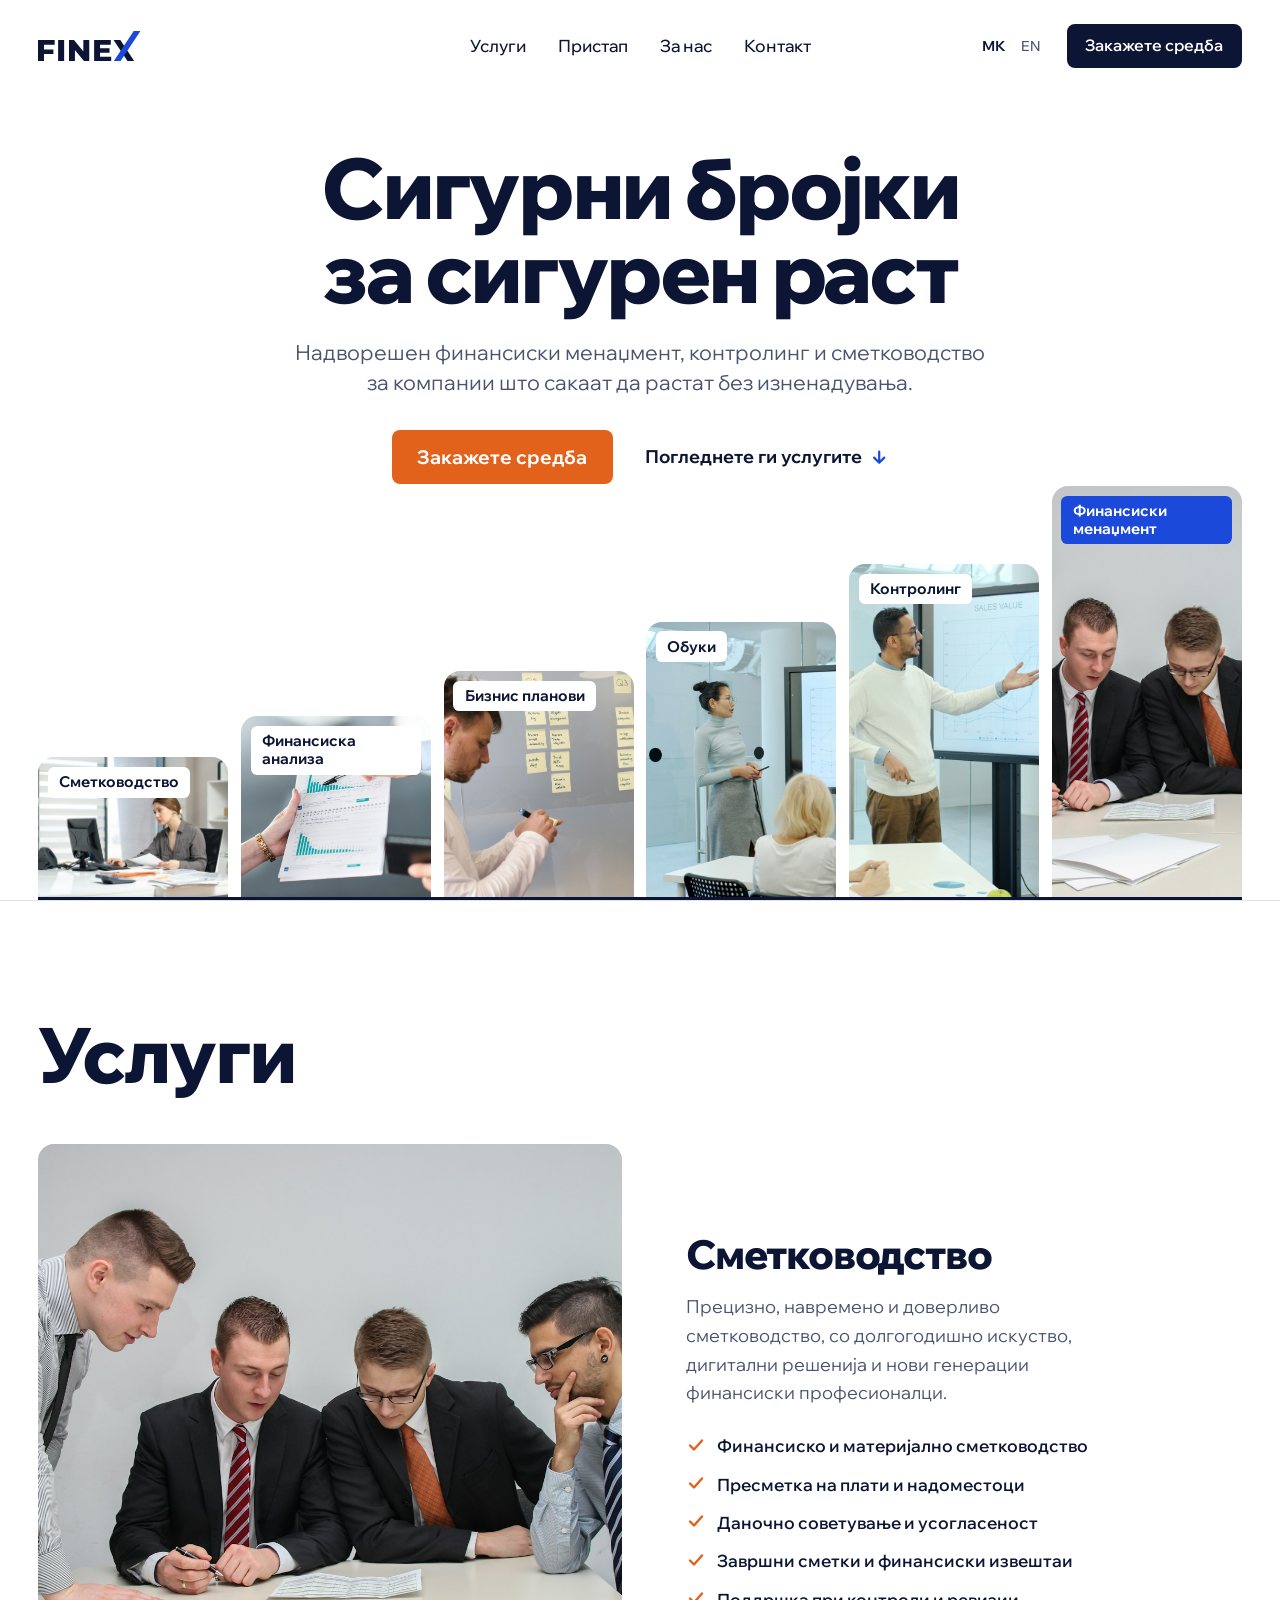
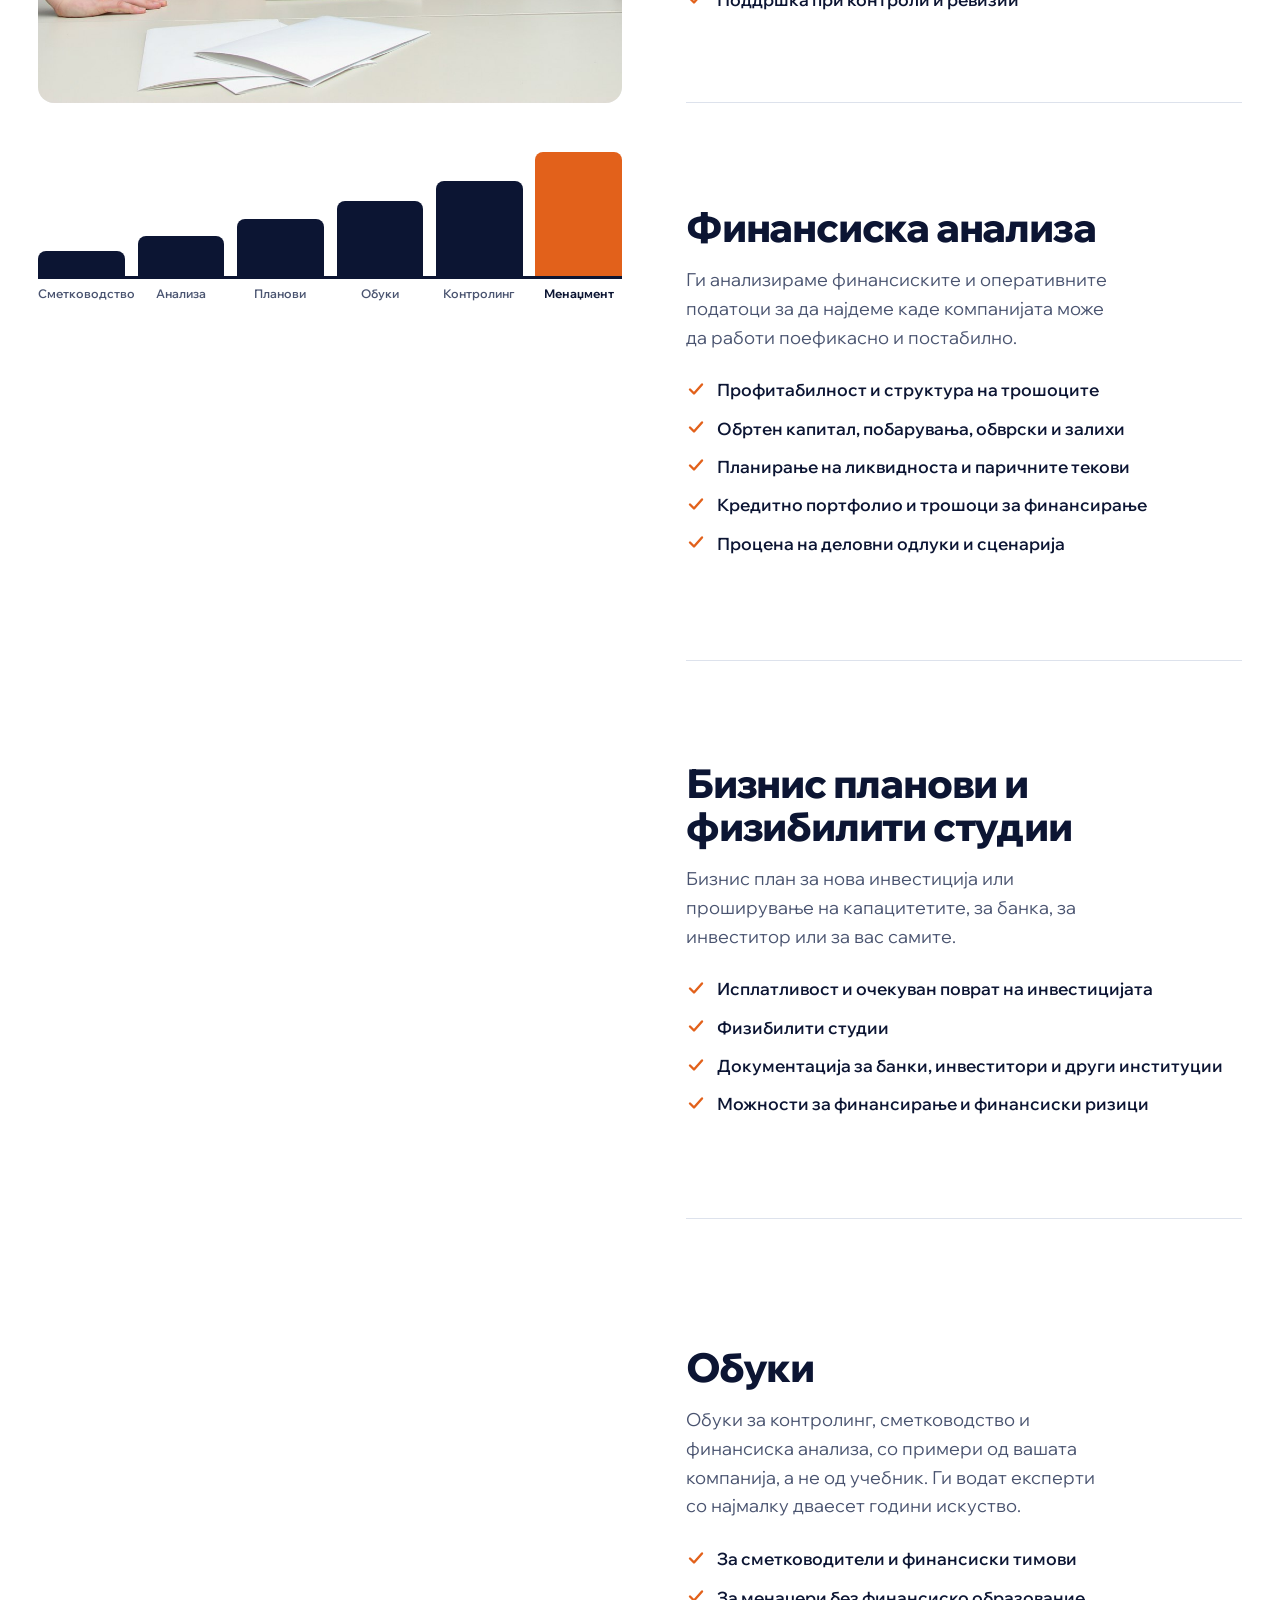
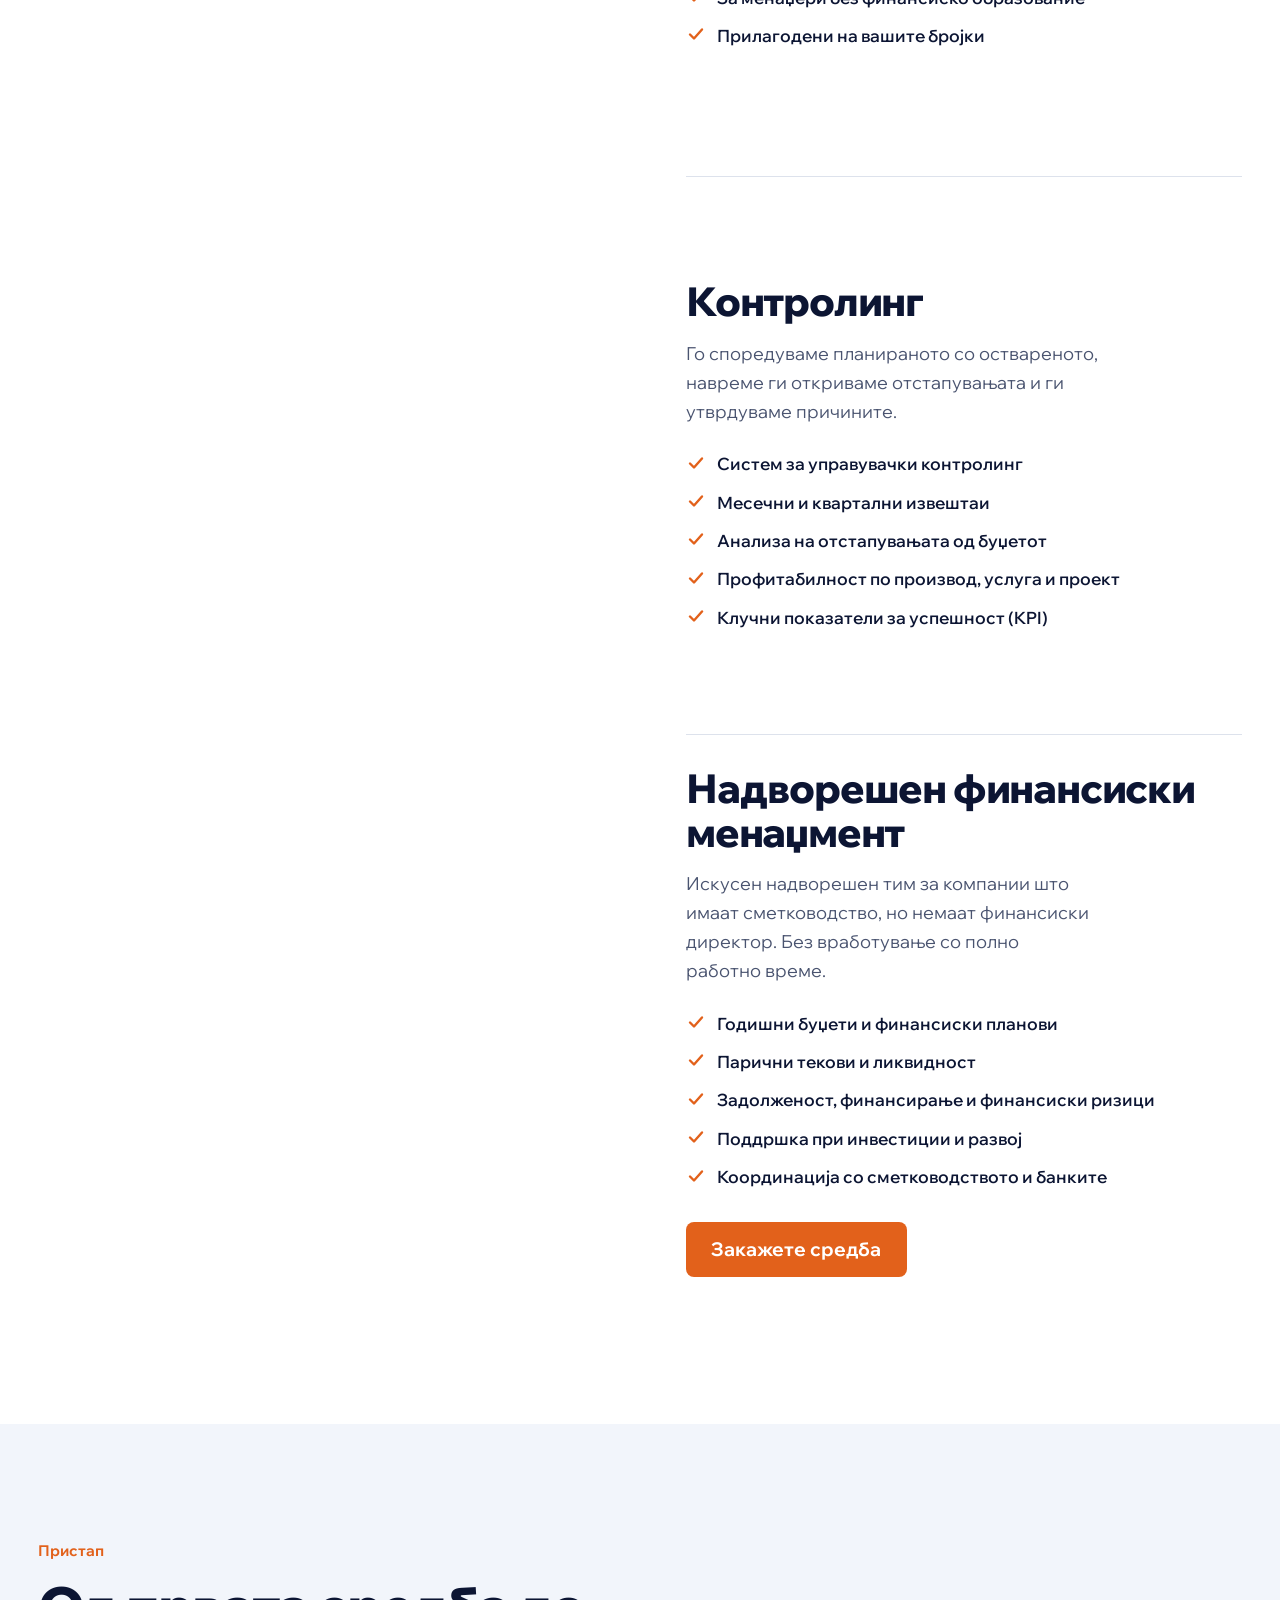
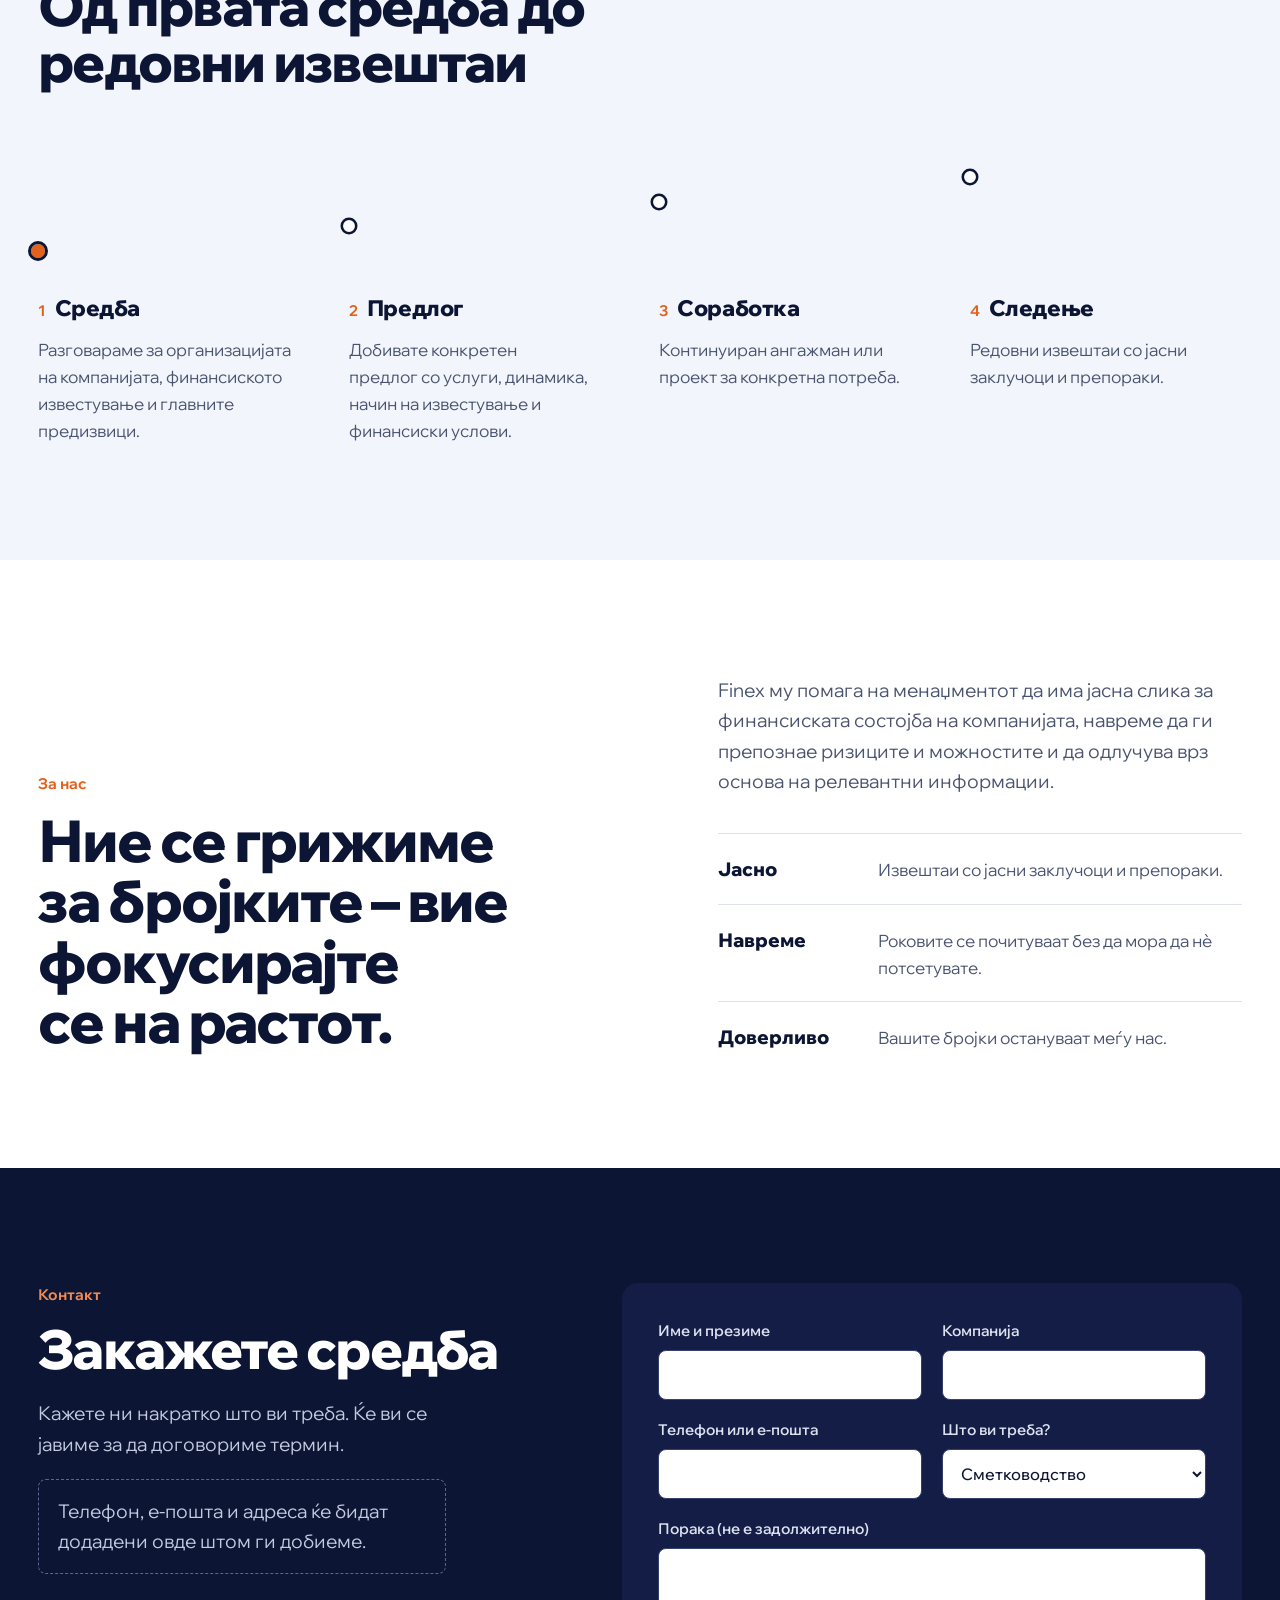
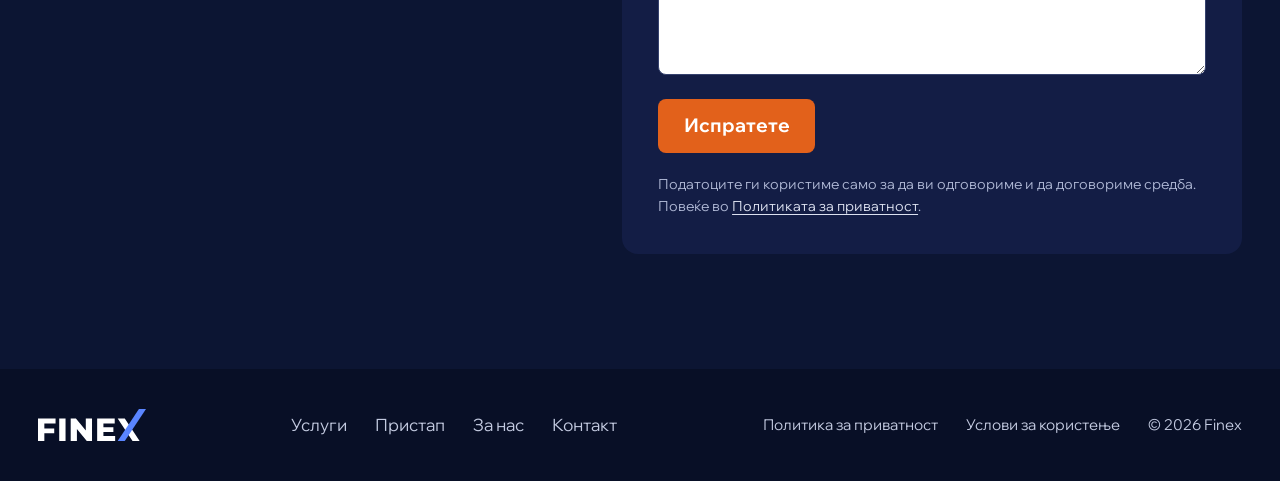
==== index.html @ ae4fdedc "Dark favicon, services link and heading Co-Authored-By: Claude Opus 5.5 <noreply@anthropic.com>" ====
<!doctype html>
<html lang="mk">
<head>
<meta charset="utf-8">
<meta name="robots" content="noindex, nofollow">
<meta name="viewport" content="width=device-width, initial-scale=1">
<title data-en="Finex | Reliable numbers for steady growth">Finex | Сигурни бројки за сигурен раст</title>
<meta name="description" content="Надворешен финансиски менаџмент, контролинг и сметководство за компании што сакаат да растат без изненадувања." data-en-content="Outsourced financial management, controlling and accounting for companies that want to grow without surprises.">
<meta name="theme-color" content="#FFFFFF">
<link rel="icon" href="logo/favicon.ico?v=3" sizes="48x48">
<link rel="icon" href="logo/favicon.svg?v=3" type="image/svg+xml">
<link rel="apple-touch-icon" href="logo/apple-touch-icon.png">
<link rel="preconnect" href="https://fonts.googleapis.com">
<link rel="preconnect" href="https://fonts.gstatic.com" crossorigin>
<link href="https://fonts.googleapis.com/css2?family=Wix+Madefor+Display:wght@400;500;600;700;800&display=swap" rel="stylesheet">
<link rel="stylesheet" href="engine/scrollcraft.css">
<link rel="stylesheet" href="finex.css">
</head>
<body>
<svg width="0" height="0" style="position:absolute" aria-hidden="true">
  <symbol id="finex" viewBox="0 0 3371.91 1000"><path fill="#0C1533" d="M0 1000V300H548.21V453.48H198.14V1000ZM184 760.17V606.69H506.59V760.17ZM662 1000V300H860.14V1000ZM1021 1000V300H1183.97L1569.45 766.34H1492.48V300H1686.48V1000H1523.52L1138.04 533.66H1215V1000ZM1847 1000V300H2395.21V453.48H2042.38V846.52H2408.52V1000ZM2028.55 718.52V571.17H2353.59V718.52ZM2487.78 300L2709.1 300L3173.07 1000L2951.75 1000Z"/><path fill="#1B49D9" d="M2487.78 1000L2709.1 1000L3371.91 0L3150.59 0Z"/></symbol>
  <symbol id="tick" viewBox="0 0 20 20"><path d="M4 10.5l4 4 8-9" fill="none" stroke="currentColor" stroke-width="2.4" stroke-linecap="round" stroke-linejoin="round"/></symbol>
</svg>

<a class="skip" href="#uslugi" data-en="Skip to services">Прескокни до услугите</a>

<header class="bar" data-bar>
  <a class="logo" href="#top" aria-label="Finex"><svg viewBox="0 0 3371.91 1000" aria-hidden="true"><use href="#finex"/></svg></a>
  <nav class="bar__nav" id="menu" aria-label="Главно мени" data-en-aria-label="Main menu">
    <a href="#uslugi" data-en="Services">Услуги</a>
    <a href="#pristap" data-en="Approach">Пристап</a>
    <a href="#za-nas" data-en="About">За нас</a>
    <a href="#kontakt" data-en="Contact">Контакт</a>
    <a class="btn btn--navy bar__menu-cta" href="#kontakt" data-en="Book a meeting">Закажете средба</a>
  </nav>
  <div class="bar__end">
    <div class="lang" role="group" aria-label="Јазик" data-en-aria-label="Language">
      <button type="button" data-lang-set="mk" lang="mk">МК</button>
      <button type="button" data-lang-set="en" lang="en">EN</button>
    </div>
    <a class="btn btn--navy bar__cta" href="#kontakt" data-en="Book a meeting">Закажете средба</a>
    <button class="bar__toggle" type="button" data-menu-toggle aria-controls="menu" aria-expanded="false" aria-label="Мени" data-en-aria-label="Menu"><span></span><span></span></button>
  </div>
</header>

<main>
  <!-- 1. Hero: the client's chosen first screen (5a-1). Readable before any scroll. -->
  <section class="hero" id="top">
    <div class="head">
      <h1 style="--i:0" data-en="Reliable numbers<br>for steady <em>growth</em>">Сигурни бројки<br>за сигурен <em>раст</em></h1>
      <p class="sub" style="--i:1" data-en="Outsourced financial management, controlling and accounting for companies that want to grow without surprises.">Надворешен финансиски менаџмент, контролинг и сметководство за компании што сакаат да растат без изненадувања.</p>
      <div class="act" style="--i:2"><a class="btn" href="#kontakt" data-en="Book a meeting">Закажете средба</a><a class="link" href="#uslugi"><span data-en="See the services">Погледнете ги услугите</span><svg viewBox="0 0 20 20" aria-hidden="true"><path d="M10 4v12M4.5 10.5L10 16l5.5-5.5" fill="none" stroke="currentColor" stroke-width="2.4" stroke-linecap="round" stroke-linejoin="round"/></svg></a></div>
    </div>

    <nav class="chart" aria-label="Услуги" data-en-aria-label="Services">
      <a class="col" href="#s-1" style="--i:0;--h:34%"><img src="img/woman-desk-documents.jpg" alt="" style="object-position:70% 42%"><span data-en="Accounting">Сметководство</span></a>
      <a class="col" href="#s-2" style="--i:1;--h:44%"><img src="img/chart-report-hands.jpg" alt="" style="object-position:62% 50%"><span data-en="Financial analysis">Финансиска анализа</span></a>
      <a class="col" href="#s-3" style="--i:2;--h:55%"><img src="img/planning-notes-man.jpg" alt="" style="object-position:30% 50%"><span data-en="Business plans">Бизнис планови</span></a>
      <a class="col" href="#s-4" style="--i:3;--h:67%"><img src="img/presenting-graph-woman.jpg" alt="" style="object-position:30% 50%"><span data-en="Training">Обуки</span></a>
      <a class="col" href="#s-5" style="--i:4;--h:81%"><img src="img/presenting-charts-man.jpg" alt="" style="object-position:62% 50%"><span data-en="Controlling">Контролинг</span></a>
      <a class="col" href="#s-6" style="--i:5;--h:100%"><img src="img/four-at-table.jpg" alt=""><span data-en="Financial management">Финансиски менаџмент</span></a>
    </nav>
  </section>

  <!-- 2. Services: the hero chart again, now beside the text. The bar of the service you are
       reading is orange, the ones you have read are navy. The bars are links. -->
  <section class="services" id="uslugi">
    <div class="wrap">
      <header class="sec-head sec-head--solo" data-sc-in>
        <h2 data-en="Services">Услуги</h2>
      </header>

      <div class="svc" data-svc>
        <div class="svc__stage" aria-hidden="true">
          <div class="svc__photo">
            <img src="img/woman-desk-documents.jpg" alt="" style="object-position:70% 42%" class="is-on" data-svc-photo="0">
            <img src="img/chart-report-hands.jpg" alt="" style="object-position:62% 50%" data-svc-photo="1" loading="lazy">
            <img src="img/planning-notes-man.jpg" alt="" style="object-position:30% 50%" data-svc-photo="2" loading="lazy">
            <img src="img/presenting-graph-woman.jpg" alt="" style="object-position:30% 50%" data-svc-photo="3" loading="lazy">
            <img src="img/presenting-charts-man.jpg" alt="" style="object-position:62% 50%" data-svc-photo="4" loading="lazy">
            <img src="img/four-at-table.jpg" alt="" data-svc-photo="5" loading="lazy">
          </div>
          <div class="svc__chart">
            <a href="#s-1" tabindex="-1" style="--h:34%" data-svc-bar="0" class="is-on"><i></i><span data-en="Accounting">Сметководство</span></a>
            <a href="#s-2" tabindex="-1" style="--h:44%" data-svc-bar="1"><i></i><span data-en="Analysis">Анализа</span></a>
            <a href="#s-3" tabindex="-1" style="--h:55%" data-svc-bar="2"><i></i><span data-en="Plans">Планови</span></a>
            <a href="#s-4" tabindex="-1" style="--h:67%" data-svc-bar="3"><i></i><span data-en="Training">Обуки</span></a>
            <a href="#s-5" tabindex="-1" style="--h:81%" data-svc-bar="4"><i></i><span data-en="Controlling">Контролинг</span></a>
            <a href="#s-6" tabindex="-1" style="--h:100%" data-svc-bar="5"><i></i><span data-en="Management">Менаџмент</span></a>
          </div>
        </div>

        <div class="svc__list">
          <article class="svc__item" id="s-1" data-svc-item="0">
            <img class="svc__img" src="img/woman-desk-documents.jpg" alt="" style="object-position:70% 42%" loading="lazy">
            <h3 data-en="Accounting">Сметководство</h3>
            <p data-en="Precise, timely and reliable accounting, with many years of experience, digital tools and a new generation of finance professionals.">Прецизно, навремено и доверливо сметководство, со долгогодишно искуство, дигитални решенија и нови генерации финансиски професионалци.</p>
            <ul class="ticks">
              <li><svg aria-hidden="true"><use href="#tick"/></svg><span data-en="Financial and inventory accounting">Финансиско и материјално сметководство</span></li>
              <li><svg aria-hidden="true"><use href="#tick"/></svg><span data-en="Payroll and compensation">Пресметка на плати и надоместоци</span></li>
              <li><svg aria-hidden="true"><use href="#tick"/></svg><span data-en="Tax advice and compliance">Даночно советување и усогласеност</span></li>
              <li><svg aria-hidden="true"><use href="#tick"/></svg><span data-en="Annual accounts and financial statements">Завршни сметки и финансиски извештаи</span></li>
              <li><svg aria-hidden="true"><use href="#tick"/></svg><span data-en="Support during inspections and audits">Поддршка при контроли и ревизии</span></li>
            </ul>
          </article>

          <article class="svc__item" id="s-2" data-svc-item="1">
            <img class="svc__img" src="img/chart-report-hands.jpg" alt="" style="object-position:62% 50%" loading="lazy">
            <h3 data-en="Financial analysis">Финансиска анализа</h3>
            <p data-en="We analyse your financial and operating data to find where the company can work more efficiently and on firmer ground.">Ги анализираме финансиските и оперативните податоци за да најдеме каде компанијата може да работи поефикасно и постабилно.</p>
            <ul class="ticks">
              <li><svg aria-hidden="true"><use href="#tick"/></svg><span data-en="Profitability and cost structure">Профитабилност и структура на трошоците</span></li>
              <li><svg aria-hidden="true"><use href="#tick"/></svg><span data-en="Working capital, receivables, payables and stock">Обртен капитал, побарувања, обврски и залихи</span></li>
              <li><svg aria-hidden="true"><use href="#tick"/></svg><span data-en="Liquidity and cash flow planning">Планирање на ликвидноста и паричните текови</span></li>
              <li><svg aria-hidden="true"><use href="#tick"/></svg><span data-en="Loan portfolio and financing costs">Кредитно портфолио и трошоци за финансирање</span></li>
              <li><svg aria-hidden="true"><use href="#tick"/></svg><span data-en="Assessment of business decisions and scenarios">Процена на деловни одлуки и сценарија</span></li>
            </ul>
          </article>

          <article class="svc__item" id="s-3" data-svc-item="2">
            <img class="svc__img" src="img/planning-notes-man.jpg" alt="" style="object-position:30% 50%" loading="lazy">
            <h3 data-en="Business plans and feasibility studies">Бизнис планови и физибилити студии</h3>
            <p data-en="A business plan for a new investment or for expanding capacity, for a bank, an investor or for yourself.">Бизнис план за нова инвестиција или проширување на капацитетите, за банка, за инвеститор или за вас самите.</p>
            <ul class="ticks">
              <li><svg aria-hidden="true"><use href="#tick"/></svg><span data-en="Viability and expected return on the investment">Исплатливост и очекуван поврат на инвестицијата</span></li>
              <li><svg aria-hidden="true"><use href="#tick"/></svg><span data-en="Feasibility studies">Физибилити студии</span></li>
              <li><svg aria-hidden="true"><use href="#tick"/></svg><span data-en="Documents for banks, investors and other institutions">Документација за банки, инвеститори и други институции</span></li>
              <li><svg aria-hidden="true"><use href="#tick"/></svg><span data-en="Financing options and financial risks">Можности за финансирање и финансиски ризици</span></li>
            </ul>
          </article>

          <article class="svc__item" id="s-4" data-svc-item="3">
            <img class="svc__img" src="img/presenting-graph-woman.jpg" alt="" style="object-position:30% 50%" loading="lazy">
            <h3 data-en="Training">Обуки</h3>
            <p data-en="Training in controlling, accounting and financial analysis, built on examples from your own company, not from a textbook. Led by experts with at least twenty years of experience.">Обуки за контролинг, сметководство и финансиска анализа, со примери од вашата компанија, а не од учебник. Ги водат експерти со најмалку дваесет години искуство.</p>
            <ul class="ticks">
              <li><svg aria-hidden="true"><use href="#tick"/></svg><span data-en="For accountants and finance teams">За сметководители и финансиски тимови</span></li>
              <li><svg aria-hidden="true"><use href="#tick"/></svg><span data-en="For managers without a finance background">За менаџери без финансиско образование</span></li>
              <li><svg aria-hidden="true"><use href="#tick"/></svg><span data-en="Built around your own numbers">Прилагодени на вашите бројки</span></li>
            </ul>
          </article>

          <article class="svc__item" id="s-5" data-svc-item="4">
            <img class="svc__img" src="img/presenting-charts-man.jpg" alt="" style="object-position:62% 50%" loading="lazy">
            <h3 data-en="Controlling">Контролинг</h3>
            <p data-en="We compare the plan with what was achieved, spot deviations in time and establish what caused them.">Го споредуваме планираното со оствареното, навреме ги откриваме отстапувањата и ги утврдуваме причините.</p>
            <ul class="ticks">
              <li><svg aria-hidden="true"><use href="#tick"/></svg><span data-en="A management controlling system">Систем за управувачки контролинг</span></li>
              <li><svg aria-hidden="true"><use href="#tick"/></svg><span data-en="Monthly and quarterly reports">Месечни и квартални извештаи</span></li>
              <li><svg aria-hidden="true"><use href="#tick"/></svg><span data-en="Analysis of deviations from the budget">Анализа на отстапувањата од буџетот</span></li>
              <li><svg aria-hidden="true"><use href="#tick"/></svg><span data-en="Profitability by product, service and project">Профитабилност по производ, услуга и проект</span></li>
              <li><svg aria-hidden="true"><use href="#tick"/></svg><span data-en="Key performance indicators (KPIs)">Клучни показатели за успешност (KPI)</span></li>
            </ul>
          </article>

          <article class="svc__item" id="s-6" data-svc-item="5">
            <img class="svc__img" src="img/four-at-table.jpg" alt="" loading="lazy">
            <h3 data-en="Outsourced financial management">Надворешен финансиски менаџмент</h3>
            <p data-en="An experienced outside team for companies that have accounting but no finance director. No full-time hire needed.">Искусен надворешен тим за компании што имаат сметководство, но немаат финансиски директор. Без вработување со полно работно време.</p>
            <ul class="ticks">
              <li><svg aria-hidden="true"><use href="#tick"/></svg><span data-en="Annual budgets and financial plans">Годишни буџети и финансиски планови</span></li>
              <li><svg aria-hidden="true"><use href="#tick"/></svg><span data-en="Cash flow and liquidity">Парични текови и ликвидност</span></li>
              <li><svg aria-hidden="true"><use href="#tick"/></svg><span data-en="Debt, financing and financial risks">Задолженост, финансирање и финансиски ризици</span></li>
              <li><svg aria-hidden="true"><use href="#tick"/></svg><span data-en="Support for investments and growth">Поддршка при инвестиции и развој</span></li>
              <li><svg aria-hidden="true"><use href="#tick"/></svg><span data-en="Coordination with your accountants and banks">Координација со сметководството и банките</span></li>
            </ul>
            <a class="btn svc__cta" href="#kontakt" data-en="Book a meeting">Закажете средба</a>
          </article>
        </div>
      </div>
    </div>
  </section>

  <!-- 3. Approach: four steps on the rising line of the logo. The line draws as the section
       passes (scroll progress from the engine, --sc-p); each dot lights when the line reaches it. -->
  <section class="approach" id="pristap" data-sc-act="flow">
    <div class="wrap">
      <header class="sec-head" data-sc-in>
        <p class="eyebrow" data-en="Approach">Пристап</p>
        <h2 data-en="From the first meeting to regular reports">Од првата средба до редовни извештаи</h2>
      </header>
      <div class="steps">
        <div class="steps__track" aria-hidden="true">
          <svg viewBox="0 0 100 100" preserveAspectRatio="none"><line x1="0" y1="100" x2="100" y2="0" vector-effect="non-scaling-stroke"/></svg>
          <i style="--i:0"></i><i style="--i:1"></i><i style="--i:2"></i><i style="--i:3"></i>
        </div>
        <ol>
          <li style="--i:0"><h3 data-en="Meeting">Средба</h3><p data-en="We talk about how the company is organised, its financial reporting and the main challenges.">Разговараме за организацијата на компанијата, финансиското известување и главните предизвици.</p></li>
          <li style="--i:1"><h3 data-en="Proposal">Предлог</h3><p data-en="You get a concrete proposal with services, schedule, way of reporting and financial terms.">Добивате конкретен предлог со услуги, динамика, начин на известување и финансиски услови.</p></li>
          <li style="--i:2"><h3 data-en="Cooperation">Соработка</h3><p data-en="Ongoing engagement or a project for a specific need.">Континуиран ангажман или проект за конкретна потреба.</p></li>
          <li style="--i:3"><h3 data-en="Follow-up">Следење</h3><p data-en="Regular reports with clear conclusions and recommendations.">Редовни извештаи со јасни заклучоци и препораки.</p></li>
        </ol>
      </div>
    </div>
  </section>

  <!-- 4. About: quiet on purpose. The slogan is the client's own, from their Facebook. -->
  <section class="about" id="za-nas">
    <div class="wrap about__grid">
      <div data-sc-in>
        <p class="eyebrow" data-en="About">За нас</p>
        <h2 class="slogan" data-en="We take care of the numbers, you focus on <em>growth</em>.">Ние се грижиме за бројките – вие фокусирајте се на <em>растот</em>.</h2>
      </div>
      <div class="about__body" data-sc-in>
        <p data-en="Finex helps management see the company's financial position clearly, recognise risks and opportunities in time and make decisions based on relevant information.">Finex му помага на менаџментот да има јасна слика за финансиската состојба на компанијата, навреме да ги препознае ризиците и можностите и да одлучува врз основа на релевантни информации.</p>
        <ul class="values" data-sc-in data-sc-stagger="90">
          <li><h3 data-en="Clear">Јасно</h3><p data-en="Reports with clear conclusions and recommendations.">Извештаи со јасни заклучоци и препораки.</p></li>
          <li><h3 data-en="On time">Навреме</h3><p data-en="Deadlines are met without you having to remind us.">Роковите се почитуваат без да мора да нѐ потсетувате.</p></li>
          <li><h3 data-en="In confidence">Доверливо</h3><p data-en="Your figures stay between us.">Вашите бројки остануваат меѓу нас.</p></li>
        </ul>
      </div>
    </div>
  </section>

  <!-- 5. Contact: the one action, same label as everywhere else. -->
  <section class="contact" id="kontakt">
    <div class="wrap contact__grid">
      <div class="contact__intro" data-sc-in>
        <p class="eyebrow eyebrow--light" data-en="Contact">Контакт</p>
        <h2 data-en="Book a meeting">Закажете средба</h2>
        <p data-en="Tell us briefly what you need. We will get back to you to agree on a time.">Кажете ни накратко што ви треба. Ќе ви се јавиме за да договориме термин.</p>
        <p class="note" data-en="Phone, e-mail and address will be added here once we have them.">Телефон, е-пошта и адреса ќе бидат додадени овде штом ги добиеме.</p>
      </div>
      <form class="form" data-form novalidate data-sc-in>
        <label><span data-en="Name and surname">Име и презиме</span><input name="ime" autocomplete="name" required></label>
        <label><span data-en="Company">Компанија</span><input name="firma" autocomplete="organization"></label>
        <label><span data-en="Phone or e-mail">Телефон или е-пошта</span><input name="kontakt" autocomplete="email" required></label>
        <label><span data-en="What do you need?">Што ви треба?</span>
          <select name="usluga">
            <option data-en="Accounting">Сметководство</option>
            <option data-en="Financial analysis">Финансиска анализа</option>
            <option data-en="Business plan or feasibility study">Бизнис план или физибилити студија</option>
            <option data-en="Training">Обука</option>
            <option data-en="Controlling">Контролинг</option>
            <option data-en="Outsourced financial management">Надворешен финансиски менаџмент</option>
            <option data-en="Not sure yet">Сѐ уште не знам</option>
          </select>
        </label>
        <label class="form__wide"><span data-en="Message (optional)">Порака (не е задолжително)</span><textarea name="poraka" rows="4"></textarea></label>
        <div class="form__wide form__end">
          <button class="btn" type="submit" data-en="Send">Испратете</button>
          <p class="form__status" data-form-status role="status" aria-live="polite"></p>
          <p class="form__privacy" data-en="We use this information only to answer you and arrange a meeting. More in the <a href='privatnost.html?lang=en'>Privacy policy</a>.">Податоците ги користиме само за да ви одговориме и да договориме средба. Повеќе во <a href="privatnost.html">Политиката за приватност</a>.</p>
        </div>
      </form>
    </div>
  </section>
</main>

<footer class="foot">
  <div class="wrap foot__grid">
    <a class="foot__logo" href="#top"><img src="logo/finex-logo-reversed.svg" alt="Finex" width="135" height="40"></a>
    <nav aria-label="Подножје" data-en-aria-label="Footer">
      <a href="#uslugi" data-en="Services">Услуги</a>
      <a href="#pristap" data-en="Approach">Пристап</a>
      <a href="#za-nas" data-en="About">За нас</a>
      <a href="#kontakt" data-en="Contact">Контакт</a>
    </nav>
    <div class="foot__legal">
      <a href="privatnost.html" data-page="privatnost.html" data-en="Privacy policy">Политика за приватност</a>
      <a href="uslovi.html" data-page="uslovi.html" data-en="Terms of use">Услови за користење</a>
      <p class="foot__copy">© 2026 Finex</p>
    </div>
  </div>
</footer>

<script src="engine/scrollcraft.js"></script>
<script src="finex.js"></script>
</body>
</html>
---- engine/scrollcraft.css ----
/* ============================================================================
   scrollcraft.css: the taste floor
   ----------------------------------------------------------------------------
   Two layers, and the split matters:

     TOKENS   what you override per brand. Colour roles, the type ramp, the
              spacing scale, elevation, motion. A brand is ~12 values.
     DEVICES  what the engine drives. Do not restyle these to taste; they are
              the mechanism. Style your own markup instead.

   Nothing here draws a "component". There are no card, badge, or pill classes,
   because a stylesheet that ships those is how every page built on it ends up
   with the same shapes. You get a floor and a vocabulary; the composition is
   yours.
   ========================================================================== */

/* ---------------------------------------------------------------- tokens -- */
:root {
  /* --- colour roles. Override these six and the page is rebranded. -------- */
  --sc-canvas:      #08090b;   /* the page ground. Drift interpolates this.   */
  --sc-surface:     #101217;   /* anything raised off the ground             */
  --sc-ink:         #f4f2ef;   /* primary text                               */
  --sc-ink-soft:    #9a9ba1;   /* secondary text. Tinted, never flat gray.   */
  --sc-accent:      #d8ff3e;   /* ONE accent. It owns a region, not confetti. */
  --sc-accent-ink:  #08090b;   /* text that sits on the accent               */

  --sc-hairline:    color-mix(in oklab, var(--sc-ink) 12%, transparent);
  --sc-hairline-strong: color-mix(in oklab, var(--sc-ink) 22%, transparent);

  /* --- type. Two families max. Display carries voice, text carries prose. - */
  --sc-font-display: "Instrument Sans", "Geist", system-ui, sans-serif;
  --sc-font-text:    "Geist", system-ui, sans-serif;
  --sc-font-mono:    "Geist Mono", ui-monospace, monospace;

  /* Fluid ramp. Tracking tightens as size grows because a face set at 6rem
     with 0 tracking reads loose; this is optical correction, not decoration. */
  --sc-t-xs:   clamp(0.75rem, 0.72rem + 0.15vw, 0.82rem);
  --sc-t-sm:   clamp(0.875rem, 0.84rem + 0.18vw, 0.95rem);
  --sc-t-base: clamp(1rem, 0.96rem + 0.22vw, 1.125rem);
  --sc-t-lg:   clamp(1.2rem, 1.1rem + 0.5vw, 1.5rem);
  --sc-t-xl:   clamp(1.6rem, 1.35rem + 1.2vw, 2.25rem);
  --sc-t-2xl:  clamp(2.1rem, 1.6rem + 2.4vw, 3.4rem);
  --sc-t-3xl:  clamp(2.8rem, 1.9rem + 4.2vw, 5rem);
  --sc-t-4xl:  clamp(3.4rem, 1.9rem + 6.6vw, 7.5rem);

  --sc-track-tight:  -0.035em;
  --sc-track-snug:   -0.02em;
  --sc-track-normal: -0.005em;
  --sc-track-wide:    0.08em;

  --sc-leading-none: 0.94;
  --sc-leading-tight: 1.06;
  --sc-leading-body: 1.62;

  --sc-measure: 62ch;

  /* --- space. 4px base: the useful middle steps an 8-only scale misses. --- */
  --sc-1: 0.25rem;  --sc-2: 0.5rem;   --sc-3: 0.75rem;  --sc-4: 1rem;
  --sc-5: 1.5rem;   --sc-6: 2rem;     --sc-7: 3rem;     --sc-8: 4rem;
  --sc-9: 6rem;     --sc-10: 8rem;    --sc-11: 12rem;

  /* Section rhythm is fluid so a phone doesn't inherit desktop air. */
  --sc-section: clamp(4.5rem, 9vw, 11rem);
  --sc-gutter:  clamp(1.25rem, 5vw, 5.5rem);
  --sc-maxw:    82rem;

  /* --- radius. Pick one scale for the page and hold it. ------------------- */
  --sc-r-sm: 6px;  --sc-r-md: 12px;  --sc-r-lg: 20px;  --sc-r-pill: 999px;

  /* --- elevation. Every shadow has an offset AND a soft blur, and is tinted
         to the canvas hue. A zero-offset coloured halo is decoration, not
         depth, so there isn't one here. ---------------------------------- */
  --sc-shadow-color: 220 40% 2%;
  --sc-e1: 0 1px 2px hsl(var(--sc-shadow-color) / 0.28),
           0 2px 6px -1px hsl(var(--sc-shadow-color) / 0.20);
  --sc-e2: 0 2px 4px hsl(var(--sc-shadow-color) / 0.24),
           0 8px 18px -4px hsl(var(--sc-shadow-color) / 0.30);
  --sc-e3: 0 4px 8px hsl(var(--sc-shadow-color) / 0.22),
           0 18px 40px -8px hsl(var(--sc-shadow-color) / 0.38),
           0 48px 90px -24px hsl(var(--sc-shadow-color) / 0.30);

  /* Edge light: a 1px top highlight sells a raised surface better than any
     amount of blur, because real raised things catch light on their lip. */
  --sc-edge: inset 0 1px 0 color-mix(in oklab, var(--sc-ink) 10%, transparent);

  /* --- motion. Built-in CSS easings are too weak for UI. ------------------ */
  --sc-ease-out:    cubic-bezier(0.23, 1, 0.32, 1);
  --sc-ease-in-out: cubic-bezier(0.77, 0, 0.175, 1);
  --sc-ease-drawer: cubic-bezier(0.32, 0.72, 0, 1);
  --sc-d-fast: 160ms;  --sc-d-base: 240ms;  --sc-d-slow: 420ms;

  --sc-z-stage: 1; --sc-z-copy: 20; --sc-z-chrome: 60;
}

/* --------------------------------------------------------------- reset -- */
*, *::before, *::after { box-sizing: border-box; }
html { -webkit-text-size-adjust: 100%; scroll-behavior: smooth; }
@media (prefers-reduced-motion: reduce) { html { scroll-behavior: auto; } }

body {
  margin: 0;
  background: var(--sc-canvas);
  color: var(--sc-ink);
  font-family: var(--sc-font-text);
  font-size: var(--sc-t-base);
  line-height: var(--sc-leading-body);
  letter-spacing: var(--sc-track-normal);
  -webkit-font-smoothing: antialiased;
  text-rendering: optimizeLegibility;
  font-synthesis-weight: none;
  overflow-x: clip;
}
img, video, canvas, svg { display: block; max-width: 100%; }
button, input, select, textarea { font: inherit; color: inherit; }

/* ------------------------------------------------- the browser surfaces --
   The parts you did not draw still carry the design. Selection, caret, focus
   ring, scrollbar and tabular numerals all ship with defaults that belong to no
   design system. Theming them is the cheapest signal that a page was built
   rather than assembled, and it is the step that gets skipped most reliably. */
::selection { background: var(--sc-accent); color: var(--sc-accent-ink); }
:root { caret-color: var(--sc-accent); accent-color: var(--sc-accent); }
:focus-visible {
  outline: 2px solid var(--sc-accent);
  outline-offset: 3px;
  border-radius: var(--sc-r-sm);
}
:where(a) { color: inherit; text-decoration-thickness: 1px; text-underline-offset: 0.22em; }
@supports (scrollbar-color: auto) {
  html { scrollbar-color: color-mix(in oklab, var(--sc-ink) 26%, transparent) transparent; scrollbar-width: thin; }
}
:where(table, .sc-nums, [data-sc-count]) { font-variant-numeric: tabular-nums; }

/* ----------------------------------------------------------- typography -- */
.sc-display {
  font-family: var(--sc-font-display);
  font-weight: 500;
  line-height: var(--sc-leading-none);
  letter-spacing: var(--sc-track-tight);
  text-wrap: balance;
  margin: 0;
}
.sc-display--xl { font-size: var(--sc-t-4xl); }
.sc-display--lg { font-size: var(--sc-t-3xl); }
.sc-display--md { font-size: var(--sc-t-2xl); letter-spacing: var(--sc-track-snug); }
.sc-lede {
  font-size: var(--sc-t-lg);
  line-height: 1.44;
  letter-spacing: var(--sc-track-snug);
  color: var(--sc-ink);
  max-width: 46ch;
  text-wrap: pretty;
  margin: 0;
}
.sc-body { max-width: var(--sc-measure); color: var(--sc-ink-soft); text-wrap: pretty; margin: 0; }
.sc-label {
  font-family: var(--sc-font-mono);
  font-size: var(--sc-t-xs);
  letter-spacing: var(--sc-track-wide);
  text-transform: uppercase;
  color: var(--sc-ink-soft);
}

/* ---------------------------------------------------------------- layout -- */
.sc-wrap { width: 100%; max-width: var(--sc-maxw); margin-inline: auto; padding-inline: var(--sc-gutter); }
.sc-section { padding-block: var(--sc-section); }
/* More space above a heading than below it: the gap belongs to the boundary,
   not to the pair. */
.sc-stack > * + * { margin-top: var(--sc-4); }
.sc-stack > :is(h1,h2,h3) { margin-top: var(--sc-7); }
.sc-stack > :is(h1,h2,h3):first-child { margin-top: 0; }
.sc-rule { height: 1px; border: 0; background: var(--sc-hairline); margin: 0; }

/* =============================================================== DEVICES ==
   Driven by the engine. Restyle your own markup, not these.                */

.sc-act--pinned { position: relative; }
.sc-stage {
  position: sticky; top: 0;
  height: 100vh; height: 100svh;
  overflow: clip;
  z-index: var(--sc-z-stage);
}

/* scrub / sequence media */
.sc-stage :is(video[data-sc-scrub], canvas[data-sc-sequence], .sc-stage__poster) {
  position: absolute; inset: 0;
  width: 100%; height: 100%;
  object-fit: cover;
}
video[data-sc-scrub] { opacity: 0; transition: opacity 380ms var(--sc-ease-out); }
.sc-has-clip video[data-sc-scrub] { opacity: 1; }
/* The poster is a live frame-holder, not a placeholder: it stays up until a
   real video frame has painted, which is what stops the blank-stage flash. */
.sc-stage__poster { z-index: 0; transition: opacity 380ms var(--sc-ease-out); }
.sc-has-clip .sc-stage__poster { opacity: 0; }

/* A scrim only where text sits. A full-frame darkening layer flattens the
   image everywhere to fix contrast in one corner. */
.sc-scrim {
  position: absolute; inset: 0; pointer-events: none; z-index: 1;
  background: linear-gradient(
    var(--sc-scrim-angle, 180deg),
    color-mix(in oklab, var(--sc-canvas) var(--sc-scrim-a, 78%), transparent) 0%,
    color-mix(in oklab, var(--sc-canvas) 30%, transparent) 42%,
    transparent 68%);
}
/* Point the scrim at the copy. A scrim gradient that darkens the top while the
   copy sits at the bottom fixes contrast nowhere and flattens the image
   everywhere, which is the most common way text-over-video goes wrong. */
.sc-scrim--bottom { --sc-scrim-angle: 0deg; }
.sc-scrim--left   { --sc-scrim-angle: 90deg; }
.sc-scrim--right  { --sc-scrim-angle: 270deg; }

/* Corner scrims, for copy anchored to a corner. An edge gradient has to darken
   a whole band across the frame to cover one corner; a corner gradient puts the
   density where the text is and leaves the rest of the image alone. Pair with
   .sc-copy--lead / .sc-copy--trail. */
.sc-scrim--lead {
  background: linear-gradient(to top right,
    color-mix(in oklab, var(--sc-canvas) 94%, transparent) 0%,
    color-mix(in oklab, var(--sc-canvas) 72%, transparent) 30%,
    color-mix(in oklab, var(--sc-canvas) 30%, transparent) 52%,
    transparent 72%);
}
.sc-scrim--trail {
  background: linear-gradient(to top left,
    color-mix(in oklab, var(--sc-canvas) 94%, transparent) 0%,
    color-mix(in oklab, var(--sc-canvas) 72%, transparent) 30%,
    color-mix(in oklab, var(--sc-canvas) 30%, transparent) 52%,
    transparent 72%);
}
/* A band across the bottom, for copy that spans the full width of the frame.
   That is what both corner anchors become below 860px, and it is also the right
   shape whenever the copy block is wider than a corner. */
.sc-scrim--band {
  background: linear-gradient(to top,
    color-mix(in oklab, var(--sc-canvas) 94%, transparent) 0%,
    color-mix(in oklab, var(--sc-canvas) 74%, transparent) 22%,
    color-mix(in oklab, var(--sc-canvas) 30%, transparent) 42%,
    transparent 58%);
}
.sc-scrim--vignette {
  background: radial-gradient(120% 90% at 50% 45%, transparent 40%,
              color-mix(in oklab, var(--sc-canvas) 70%, transparent) 100%);
}

/* copy over a stage.
   max-width is in rem, never ch. A `ch` on this container resolves against the
   CONTAINER's font-size (body size), not the display size of the heading inside
   it, so `max-width: 20ch` here silently produces a ~180px column and wraps a
   hero headline to six lines. Set a ch measure on the text element itself. */
.sc-copy {
  position: absolute; z-index: var(--sc-z-copy);
  inset-inline: var(--sc-gutter);
  max-width: min(46rem, 76vw);
  will-change: opacity, transform;
}
.sc-copy--lead   { left: var(--sc-gutter); bottom: clamp(3rem, 12vh, 9rem); }
/* inset-inline FIRST. It is the shorthand for left+right, so declaring it after
   `left: 50%` resets left to auto and the block drifts off the left edge. */
.sc-copy--center { inset-inline: auto; left: 50%; top: 50%; translate: -50% -50%; text-align: center; }
.sc-copy--trail  { inset-inline: auto; right: var(--sc-gutter); bottom: clamp(3rem, 12vh, 9rem); text-align: right; }

/* cue defaults: the engine writes opacity/transform inline, these are the
   pre-paint state so nothing flashes before the first read() */
[data-sc-cue] { opacity: 0; will-change: opacity, transform; }
.sc-ready [data-sc-cue] { transition: none; }

/* kinetic split */
.sc-split { display: inline-block; overflow: hidden; vertical-align: top; }
/* Descenders live below the baseline; a line mask clipped to the line box eats
   the tails off g, y, p, j. The padding buys them room back. */
.sc-split--line { display: block; padding-bottom: 0.14em; margin-bottom: -0.14em; }
.sc-split__i { display: inline-block; will-change: transform, opacity; }
.sc-is-split { opacity: 1 !important; }

/* horizontal rail */
[data-sc-pan] { display: flex; will-change: transform; }

/* reveal + parallax */
[data-sc-reveal] { will-change: clip-path; }
[data-sc-parallax] { will-change: transform; }

/* flow reveal (fires once) */
[data-sc-in], [data-sc-stagger] > * {
  opacity: 0;
  transform: translate3d(0, 14px, 0);
  transition: opacity 620ms var(--sc-ease-out), transform 620ms var(--sc-ease-out);
}
[data-sc-in].sc-in, [data-sc-stagger] > .sc-in { opacity: 1; transform: none; }

/* pointer devices */
[data-sc-tilt] { transform-style: preserve-3d; will-change: transform; }
[data-sc-magnet] { will-change: transform; }
/* isolation always; position only if nothing more specific already set it.
   Written with :where() (zero specificity) on purpose: a plain `position:
   relative` here has the same weight as `.sc-stage` and, being later in the
   file, silently wins. A stage carrying both attributes then stops being
   sticky and the whole act scrolls away instead of pinning. */
[data-sc-spotlight] { isolation: isolate; }
:where([data-sc-spotlight]) { position: relative; }
[data-sc-spotlight]::after {
  content: ""; position: absolute; inset: 0; pointer-events: none; z-index: 2;
  background: radial-gradient(
    28rem 28rem at calc(var(--sc-mx, 0.5) * 100%) calc(var(--sc-my, 0.5) * 100%),
    color-mix(in oklab, var(--sc-accent) 16%, transparent), transparent 70%);
  opacity: 0; transition: opacity var(--sc-d-slow) var(--sc-ease-out);
}
[data-sc-spotlight]:hover::after { opacity: 1; }

/* =========================================================== WORLDFLIGHT ==
   One fixed stage for the whole page. The only thing in document flow is the
   spacer, and it is empty. If you find yourself adding a section here, you want
   act mode instead: the moment a real block scrolls past the fixed stage, the
   page has a seam again and the whole point is gone.                        */

[data-sc-mode="worldflight"] { position: relative; }

.sc-world {
  position: fixed; inset: 0;
  overflow: clip;
  z-index: var(--sc-z-stage);
  background: var(--sc-canvas);
}

/* Every leg is mounted for the life of the page and stacked in the same box.
   The engine owns opacity, visibility and z-index here; do not set them. */
.sc-world__seg {
  position: absolute; inset: 0;
  opacity: 0;
  will-change: opacity;
}
.sc-world__seg > :is(video, img, canvas) {
  position: absolute; inset: 0;
  width: 100%; height: 100%;
  object-fit: cover;
}
/* The poster is the frame-holder AND the first camera move: the engine pushes
   it in slowly until a real decoded frame is available to replace it. */
.sc-world__poster {
  z-index: 0;
  transform-origin: 50% 50%;
  transition: opacity 420ms var(--sc-ease-out);
}
.sc-world__seg > video { z-index: 1; }
.sc-world__seg.sc-has-clip .sc-world__poster { opacity: 0; }
/* The act stylesheet lights a clip through its ancestor act. A worldflight leg
   has no act, so match the class the engine also writes on the clip itself. */
video[data-sc-scrub].sc-has-clip { opacity: 1; }

/* The copy layer is fixed too, and inert by default: the engine hands
   pointer-events back to a block only while it is actually legible. */
.sc-world__copy {
  position: fixed; inset: 0;
  z-index: var(--sc-z-copy);
  pointer-events: none;
}
.sc-world__scrim { position: absolute; inset: 0; pointer-events: none; z-index: 0; }
[data-sc-copy] {
  opacity: 0;
  pointer-events: none;
  will-change: opacity, transform;
}
.sc-ready [data-sc-copy] { transition: none; }

/* The track. Empty on purpose. */
.sc-world__spacer { pointer-events: none; }

/* scroll progress */
[data-sc-progress] {
  position: fixed; inset: 0 0 auto 0; height: 2px; z-index: var(--sc-z-chrome);
  background: var(--sc-accent); transform-origin: 0 50%; transform: scaleX(0);
  will-change: transform;
}

/* ----------------------------------------------------------- atmosphere --
   Depth is not only shadow. Grain keeps a flat dark ground from banding, and
   it is the difference between "a dark page" and "a lit room". */
.sc-grain { position: fixed; inset: 0; pointer-events: none; z-index: 3; opacity: 0.045; }
.sc-grain::before {
  content: ""; position: absolute; inset: -50%;
  background-image: url("data:image/svg+xml;utf8,<svg xmlns='http://www.w3.org/2000/svg' width='140' height='140'><filter id='n'><feTurbulence type='fractalNoise' baseFrequency='0.85' numOctaves='3'/></filter><rect width='140' height='140' filter='url(%23n)'/></svg>");
}

/* -------------------------------------------------------- reduced motion -- */
@media (prefers-reduced-motion: reduce) {
  /* Fewer and gentler, not zero. Opacity still carries the reveal so the page
     is comprehensible; every position change is dropped. */
  [data-sc-in], [data-sc-stagger] > * { transform: none; transition-duration: 220ms; }
  [data-sc-parallax], [data-sc-pan], .sc-split__i { transform: none !important; }
  /* A wipe is a position change too. Show reveal content settled. */
  [data-sc-reveal] { clip-path: none !important; }
  /* A rail's transform IS its navigation, not decoration. Zeroing it the way
     parallax and kinetic type are zeroed parks the act on its first screenful
     and makes everything past the fold unreachable: a device degrading into
     missing content. Hand the travel back to the reader as an ordinary scroll
     region instead, so the same items are all still gettable without motion.
     A build that would rather re-lay the rail out as a grid can still do that;
     this is the floor, not the ceiling. */
  [data-sc-act="pan"] .sc-stage,
  [data-sc-act="pan"] [data-sc-stage] {
    overflow-x: auto; overflow-y: hidden;
    overscroll-behavior-x: contain;
    scroll-snap-type: x proximity;
  }
  [data-sc-pan] > * { scroll-snap-align: center; }
  [data-sc-spotlight]::after { display: none; }
  /* A worldflight keeps its whole story here. No clip is ever fetched, so the
     posters are the film, and they cross-dissolve through exactly the same
     seams at exactly the same scroll positions. The push-in and the copy drift
     are the only things that go. */
  .sc-world__poster, [data-sc-copy] { transform: none !important; }
}

/* --------------------------------------------------------------- mobile -- */
@media (max-width: 860px) {
  .sc-copy { inset-inline: var(--sc-gutter); max-width: none; }
  .sc-copy--trail { text-align: left; }
  .sc-stage { height: 100svh; }
  /* .sc-copy--trail re-anchors to the left and spans the full width here, so a
     bottom-RIGHT corner gradient darkens the one corner the copy just left and
     guarantees a contrast failure over any bright clip. Point the density at
     the copy: the same band .sc-scrim--band paints. */
  .sc-scrim--trail {
    background: linear-gradient(to top,
      color-mix(in oklab, var(--sc-canvas) 94%, transparent) 0%,
      color-mix(in oklab, var(--sc-canvas) 74%, transparent) 22%,
      color-mix(in oklab, var(--sc-canvas) 30%, transparent) 42%,
      transparent 58%);
  }
}
---- finex.css ----
/* Finex website. The first screen is the client's pick, 5A "Rising bars" as 5a-1
   (website/homepages/shared/5a.css); everything below it is new. Loaded after
   engine/scrollcraft.css, which is copied unchanged from the scroll-craft skill. */

:root {
  --navy: #0C1533; --navy-deep: #080F26; --blue: #1B49D9; --orange: #E2611B; --white: #FFFFFF;
  --soft: #F2F5FB; --pale: #DCE3F2; --muted: #4A5470; --line: #DDE2EC;
  --font: "Wix Madefor Display", "Helvetica Neue", Arial, sans-serif;
  --margin: clamp(1rem, 3vw, 3rem);
  --gap: clamp(0.5rem, 1vw, 1rem);
  --bar-h: 5.75rem;
  --maxw: 84rem;

  /* engine tokens, rebranded */
  --sc-canvas: var(--white); --sc-surface: var(--soft);
  --sc-ink: var(--navy); --sc-ink-soft: var(--muted);
  --sc-accent: var(--orange); --sc-accent-ink: var(--white);
  --sc-font-display: var(--font); --sc-font-text: var(--font);
  --sc-shadow-color: 228 60% 12%;
}
html { scroll-padding-top: calc(var(--bar-h) + 1rem); }
body { font-size: 1.0625rem; line-height: 1.6; letter-spacing: 0; }
h1, h2, h3, p, ul, ol { margin: 0; }
ul, ol { padding: 0; list-style: none; }
a { color: inherit; }
img { max-width: 100%; }
:focus-visible { outline-offset: 3px; }

.skip { position: absolute; left: 1rem; top: -4rem; z-index: 100; background: var(--navy); color: var(--white); padding: 0.75rem 1rem; border-radius: 0.5rem; text-decoration: none; font-weight: 600; }
.skip:focus { top: 1rem; }

.wrap { max-width: var(--maxw); margin-inline: auto; padding-inline: var(--margin); }

/* ------------------------------------------------------------ buttons -- */
.btn { display: inline-flex; align-items: center; justify-content: center; gap: 0.6rem; min-height: 3.4rem; padding: 0 1.6rem; border: 0; border-radius: 0.5rem; font: inherit; font-weight: 700; font-size: 1.1875rem; line-height: 1.1; text-decoration: none; white-space: nowrap; background: var(--orange); color: var(--white); cursor: pointer; transition: background-color 160ms ease, transform 160ms ease; }
.btn:hover { background: #C9551A; }
.btn:active { transform: translateY(1px); }
.btn--navy { background: var(--navy); font-size: 1rem; font-weight: 600; min-height: 2.75rem; padding: 0 1.15rem; }
.btn--navy:hover { background: #1A2550; }
/* No underline (Nikola, 2026-11-22): navy and bold, the blue arrow says it is a link. */
.link { display: inline-flex; align-items: center; gap: 0.5rem; min-height: 2.75rem; font-weight: 700; font-size: 1.125rem; color: var(--navy); text-decoration: none; transition: color 160ms ease; }
.link svg { color: var(--blue); width: 1.15rem; height: 1.15rem; flex: none; transition: transform 160ms ease; }
.link:hover { color: var(--blue); }
.link:hover svg { transform: translateY(3px); }

/* --------------------------------------------------------------- bar -- */
.bar { position: fixed; inset: 0 0 auto; z-index: 60; height: var(--bar-h); display: grid; grid-template-columns: 1fr auto 1fr; align-items: center; padding: 0 var(--margin); background: var(--white); transition: box-shadow 200ms ease; }
.bar.is-scrolled { box-shadow: 0 1px 0 var(--line), 0 6px 18px -10px hsl(228 60% 12% / 0.18); }
.logo { display: block; height: 1.9rem; width: fit-content; }
.logo svg { height: 100%; width: auto; }
.bar__nav { display: flex; gap: 2rem; font-weight: 500; }
.bar__nav a { text-decoration: none; position: relative; }
.bar__nav a:not(.btn):hover { color: var(--blue); }
.bar__nav a.is-here::after { content: ""; position: absolute; left: 0; right: 0; bottom: -0.35rem; height: 2px; background: var(--orange); }
.bar__menu-cta { display: none; }
.bar__end { justify-self: end; display: flex; align-items: center; gap: 1.25rem; }
.lang { display: flex; gap: 0.15rem; }
.lang button { background: none; border: 0; padding: 0.35rem 0.4rem; font-size: 0.875rem; font-weight: 500; color: var(--muted); cursor: pointer; border-radius: 0.3rem; }
.lang button[aria-pressed="true"] { color: var(--navy); font-weight: 700; }
.bar__toggle { display: none; }

/* -------------------------------------------------------------- hero -- */
.hero { position: relative; height: 100vh; height: 100svh; min-height: 50rem; padding-top: var(--bar-h); overflow: hidden; display: flex; flex-direction: column; align-items: center; }
.head { margin-top: clamp(2rem, 6vh, 4.5rem); text-align: center; padding-inline: var(--margin); position: relative; z-index: 2; }
h1 { font-weight: 800; font-size: clamp(2.75rem, 0.9rem + 5.4vw, 6rem); line-height: 1; letter-spacing: -0.04em; }
h1 em, .slogan em { font-style: normal; white-space: nowrap; }
.sub { margin: 1.5rem auto 0; font-size: clamp(1.125rem, 1rem + 0.4vw, 1.3125rem); line-height: 1.45; max-width: 54ch; text-wrap: balance; color: var(--muted); }
.act { margin-top: 2rem; display: flex; justify-content: center; align-items: center; gap: 2rem; }

.chart { position: absolute; left: var(--margin); right: var(--margin); bottom: 0; height: 46vh; display: flex; align-items: flex-end; gap: var(--gap); border-bottom: 3px solid var(--navy); }
.col { position: relative; flex: 1; height: var(--h); border-radius: 1rem 1rem 0 0; overflow: hidden; background: var(--soft); text-decoration: none; }
.col img { width: 100%; height: 100%; object-fit: cover; transition: transform 500ms var(--sc-ease-out); }
.col span { position: absolute; left: 0.6rem; top: 0.6rem; background: var(--white); padding: 0.4rem 0.7rem; border-radius: 0.4rem; font-weight: 700; font-size: 0.9375rem; line-height: 1.2; }
.col:last-of-type span { background: var(--blue); color: var(--white); }
@media (min-width: 861px) { .col span { max-width: calc(100% - 1.2rem); } } /* a two-line label keeps its gap on the right too */
.col:hover img { transform: scale(1.04); }

/* Opening (Nikola, 2026-11-15: no squish; the dashed trend line was removed on 2026-11-22).
   Each bar rises out of the base line like a column of a chart being filled: the bar's
   outline opens upward while its photo slides up inside it, left to right, one after another.
   The label lands once its bar is up. All with fill-mode
   backwards, so nothing holds a transform afterwards and the hover zoom still works. */
@media (prefers-reduced-motion: no-preference) {
  .col { --t: calc(var(--i) * 120ms + 250ms); animation: bar-up 950ms cubic-bezier(0.65, 0, 0.2, 1) var(--t) backwards; }
  .col img { animation: photo-up 1300ms cubic-bezier(0.22, 1, 0.36, 1) var(--t) backwards; }
  .col span { animation: label-in 380ms ease-out calc(var(--t) + 750ms) backwards; }
  .head > * { animation: rise 800ms cubic-bezier(0.22, 1, 0.36, 1) both; animation-delay: calc(var(--i, 0) * 90ms); }
}
@keyframes bar-up { from { clip-path: inset(100% 0 0 0 round 1rem 1rem 0 0); } to { clip-path: inset(0 0 0 0 round 1rem 1rem 0 0); } }
@keyframes photo-up { from { transform: translateY(35%) scale(1.15); } }
@keyframes label-in { from { opacity: 0; } }
@keyframes rise { from { transform: translateY(18px); opacity: 0; } }

/* ------------------------------------------------- section furniture -- */
section[id]:not(.hero) { padding-block: clamp(4.5rem, 9vw, 8.5rem); }
.sec-head { max-width: 46rem; margin-bottom: clamp(2.5rem, 5vw, 4rem); }
.eyebrow { font-size: 0.9375rem; font-weight: 700; color: var(--orange); margin-bottom: 0.9rem; }
.eyebrow--light { color: #F08A52; }
h2 { font-weight: 800; font-size: clamp(2.1rem, 1.3rem + 2.6vw, 3.6rem); line-height: 1.05; letter-spacing: -0.035em; text-wrap: balance; }
#uslugi { scroll-margin-top: -1.25rem; } /* no strip of the hero left under the bar */
.sec-head--solo { margin-bottom: clamp(2rem, 4vw, 3.25rem); }
.sec-head--solo h2 { font-size: clamp(2.75rem, 1.6rem + 4vw, 5rem); line-height: 1; }
.lead { margin-top: 1.25rem; font-size: clamp(1.125rem, 1rem + 0.3vw, 1.25rem); color: var(--muted); max-width: 40ch; }

/* ----------------------------------------------------------- services -- */
.services { background: var(--white); border-top: 1px solid var(--line); }
.svc { display: grid; grid-template-columns: minmax(0, 1.05fr) minmax(0, 1fr); gap: clamp(2rem, 5vw, 5.5rem); align-items: start; }
.svc__stage { position: sticky; top: calc(var(--bar-h) + 1.5rem); height: calc(100vh - var(--bar-h) - 3rem); height: calc(100svh - var(--bar-h) - 3rem); max-height: 48rem; display: grid; grid-template-rows: 1fr auto; gap: 1.5rem; }
.svc__photo { position: relative; border-radius: 1rem; overflow: hidden; background: var(--soft); min-height: 0; }
.svc__photo img { position: absolute; inset: 0; width: 100%; height: 100%; object-fit: cover; opacity: 0; transition: opacity 450ms ease; }
.svc__photo img.is-on { opacity: 1; }
.svc__chart { height: 9.5rem; display: flex; align-items: flex-end; gap: var(--gap); border-bottom: 3px solid var(--navy); }
.svc__chart a { flex: 1; height: 100%; display: flex; flex-direction: column; justify-content: flex-end; text-decoration: none; position: relative; }
.svc__chart i { display: block; height: calc(var(--h) - 1.6rem); min-height: 0.5rem; border-radius: 0.5rem 0.5rem 0 0; background: var(--pale); transition: background-color 300ms ease; }
.svc__chart a.is-done i { background: var(--navy); }
.svc__chart a.is-on i { background: var(--orange); }
.svc__chart span { position: absolute; left: 0; right: 0; top: calc(100% + 0.5rem); font-size: 0.75rem; font-weight: 600; color: var(--muted); text-align: center; white-space: nowrap; }
.svc__chart a.is-on span { color: var(--navy); font-weight: 700; }
.svc__chart a:hover i { outline: 2px solid var(--navy); outline-offset: 2px; }
.svc__stage { padding-bottom: 1.6rem; }

.svc__item { min-height: 62vh; display: flex; flex-direction: column; justify-content: center; padding-block: 2rem; }
.svc__item + .svc__item { border-top: 1px solid var(--line); }
.svc__item h3 { font-weight: 800; font-size: clamp(1.75rem, 1.2rem + 1.6vw, 2.6rem); line-height: 1.1; letter-spacing: -0.03em; }
.svc__item p { text-wrap: pretty; margin-top: 1rem; font-size: 1.125rem; color: var(--muted); max-width: 36ch; }
.svc__img { display: none; }
.svc__cta { margin-top: 2rem; align-self: flex-start; }
.ticks { margin-top: 1.5rem; display: grid; gap: 0.7rem; }
.ticks li { display: flex; gap: 0.7rem; align-items: flex-start; font-weight: 600; }
.ticks svg { width: 1.25rem; height: 1.25rem; flex: none; margin-top: 0.15rem; color: var(--orange); }

/* ----------------------------------------------------------- approach -- */
.approach { background: var(--soft); --draw: clamp(0, calc((var(--sc-p, 1) - 0.22) / 0.3), 1); }
.steps__track { position: relative; height: 6rem; margin-bottom: 2.5rem; }
.steps__track svg { position: absolute; inset: 0; width: 100%; height: 100%; overflow: visible; clip-path: inset(-10px calc((1 - var(--draw)) * 100%) -10px -10px); }
.steps__track line { stroke: var(--orange); stroke-width: 3; stroke-dasharray: 6 7; stroke-linecap: round; }
.steps__track i { --at: var(--x, calc(var(--i) / 4)); --on: clamp(0, calc((var(--draw) - var(--at)) * 30 + 1), 1); position: absolute; left: calc(var(--at) * 100%); top: calc((1 - var(--at)) * 100%); width: 1.25rem; height: 1.25rem; margin: -0.625rem 0 0 -0.625rem; border-radius: 50%; background: var(--white); border: 3px solid var(--navy); box-shadow: inset 0 0 0 calc(var(--on) * 0.5rem) var(--orange); transform: scale(calc(0.85 + var(--on) * 0.15)); }
.steps ol { display: grid; grid-template-columns: repeat(4, minmax(0, 1fr)); gap: clamp(1.25rem, 3vw, 2.5rem); counter-reset: step; }
.steps li { counter-increment: step; }
.steps li h3 { font-size: 1.375rem; font-weight: 800; letter-spacing: -0.02em; display: flex; align-items: baseline; gap: 0.6rem; }
.steps li h3::before { content: counter(step); font-size: 0.9375rem; font-weight: 700; color: var(--orange); }
.steps li p { text-wrap: pretty; margin-top: 0.6rem; color: var(--muted); }

/* -------------------------------------------------------------- about -- */
.about__grid { display: grid; grid-template-columns: minmax(0, 1.15fr) minmax(0, 1fr); gap: clamp(2.5rem, 6vw, 6rem); align-items: end; }
.slogan { font-size: clamp(2.2rem, 1.2rem + 3vw, 4rem); line-height: 1.05; }
.about__body > p { font-size: 1.1875rem; color: var(--muted); }
.values { margin-top: 2.25rem; display: grid; gap: 1.25rem; }
.values li { padding-top: 1.25rem; border-top: 1px solid var(--line); display: grid; grid-template-columns: 9rem 1fr; gap: 1rem; align-items: baseline; }
.values h3 { font-size: 1.1875rem; font-weight: 800; }
.values p { color: var(--muted); }

/* ------------------------------------------------------------ contact -- */
.contact { background: var(--navy); color: var(--white); }
.contact__grid { display: grid; grid-template-columns: minmax(0, 0.9fr) minmax(0, 1.1fr); gap: clamp(2.5rem, 6vw, 6rem); align-items: start; }
.contact__intro > p:not(.eyebrow) { margin-top: 1.25rem; font-size: 1.1875rem; color: #C3CAE0; max-width: 34ch; }
.contact__intro .note { margin-top: 2rem; padding: 1rem 1.15rem; border: 1px dashed #5A6690; border-radius: 0.5rem; font-size: 0.9375rem; color: #AEB7D4; }
.form { display: grid; grid-template-columns: 1fr 1fr; gap: 1.1rem 1.25rem; background: #131D45; padding: clamp(1.25rem, 3vw, 2.25rem); border-radius: 1rem; }
.form label { display: grid; gap: 0.45rem; font-size: 0.9375rem; font-weight: 600; color: #DCE1F0; }
.form__wide { grid-column: 1 / -1; }
.form input, .form select, .form textarea { width: 100%; min-height: 3.1rem; padding: 0.7rem 0.9rem; border: 1px solid #36426E; border-radius: 0.5rem; background: var(--white); color: var(--navy); font-size: 1rem; font-weight: 500; }
.form textarea { resize: vertical; min-height: 7rem; }
.form input:focus-visible, .form select:focus-visible, .form textarea:focus-visible { outline: 3px solid var(--orange); outline-offset: 1px; }
.form [aria-invalid="true"] { border-color: var(--orange); box-shadow: 0 0 0 1px var(--orange); }
.form__end { display: flex; align-items: center; gap: 1.25rem; flex-wrap: wrap; margin-top: 0.4rem; }
.form__status { font-size: 0.9375rem; color: #DCE1F0; max-width: 34ch; }
.form__privacy { flex-basis: 100%; font-size: 0.875rem; color: #AEB7D4; }
.form__privacy a { color: #DCE1F0; }

/* ------------------------------------------------------------- footer -- */
.foot { background: var(--navy-deep); color: #C3CAE0; padding-block: 2.5rem; }
.foot__grid { display: flex; align-items: center; justify-content: space-between; gap: 1.5rem 2.5rem; flex-wrap: wrap; }
.foot__logo img { height: 2rem; width: auto; }
.foot nav { display: flex; gap: 1.75rem; flex-wrap: wrap; }
.foot nav a { text-decoration: none; }
.foot nav a:hover { color: var(--white); }
.foot__copy { font-size: 0.9375rem; }
.foot__legal { display: flex; align-items: center; gap: 0.5rem 1.75rem; flex-wrap: wrap; font-size: 0.9375rem; }
.foot__legal a { text-decoration: none; }
.foot__legal a:hover { color: var(--white); }

/* -------------------------------------- privacy policy and terms pages -- */
[data-lang-block="en"], html[lang="en"] [data-lang-block="mk"] { display: none; }
html[lang="en"] [data-lang-block="en"] { display: block; }
.legal { padding-block: calc(var(--bar-h) + clamp(2.5rem, 6vw, 5rem)) clamp(4rem, 8vw, 7rem); }
.legal__head { max-width: 46rem; margin-bottom: clamp(2rem, 4vw, 3.5rem); }
.legal h1 { font-size: clamp(2.1rem, 1.3rem + 2.6vw, 3.6rem); line-height: 1.05; letter-spacing: -0.035em; text-wrap: balance; }
.legal__date { margin-top: 1rem; font-size: 0.9375rem; color: var(--muted); }
.legal .lead { max-width: 52ch; }
.legal__sec { display: grid; grid-template-columns: minmax(0, 18rem) minmax(0, 44rem); gap: 1rem clamp(2rem, 5vw, 5rem); padding-block: 2rem; border-top: 1px solid var(--line); }
.legal__sec h2 { font-size: 1.375rem; line-height: 1.25; letter-spacing: -0.02em; text-wrap: balance; }
.legal__sec p + p, .legal__sec ul + p, .legal__sec p + ul { margin-top: 0.9rem; }
.legal__sec ul { list-style: disc; padding-left: 1.2rem; display: grid; gap: 0.4rem; }
.legal__sec li::marker { color: var(--orange); }
.legal__sec a { text-underline-offset: 0.2em; overflow-wrap: anywhere; }
.legal__sec a:hover { color: var(--blue); }
/* A detail the client has not given yet; none may be left when the site goes live. */
.todo { background: #FFE9DC; color: var(--navy); padding: 0.05em 0.3em; border-radius: 0.25rem; }

/* ----------------------------------------------- reduced motion extras -- */
@media (prefers-reduced-motion: reduce) {
  .approach { --draw: 1; }
  .svc__photo img, .col img, .link svg { transition: none; }
}

/* ----------------------------------- short laptop screens (720 to 820) -- */
/* The whole first screen, bars included, stays on screen without scrolling. */
@media (max-height: 820px) and (min-width: 861px) {
  .hero { min-height: 40rem; }
  .head { margin-top: 3vh; }
  h1 { font-size: clamp(2.75rem, 9vh, 6rem); }
  .sub { margin-top: 1rem; }
  .act { margin-top: 1.25rem; }
  .chart { height: 44vh; }
}

/* ------------------------------------------------------ laptop / tablet -- */
@media (max-width: 1100px) {
  .bar__nav { gap: 1.25rem; }
  .bar__cta { display: none; }
}

/* -------------------------------------------------------------- phone -- */
@media (max-width: 860px) {
  :root { --bar-h: 4.25rem; }
  .bar { grid-template-columns: 1fr auto; }
  .logo { height: 1.5rem; }
  .bar__end { gap: 0.5rem; }
  .bar__toggle { display: inline-grid; place-content: center; gap: 6px; width: 2.75rem; height: 2.75rem; border: 0; background: none; cursor: pointer; margin-right: -0.5rem; }
  .bar__toggle span { display: block; width: 1.4rem; height: 2px; background: var(--navy); transition: transform 200ms ease; }
  .bar__toggle[aria-expanded="true"] span:first-child { transform: translateY(4px) rotate(45deg); }
  .bar__toggle[aria-expanded="true"] span:last-child { transform: translateY(-4px) rotate(-45deg); }
  .bar__nav { position: fixed; inset: var(--bar-h) 0 auto; flex-direction: column; gap: 0; padding: 0.5rem var(--margin) 1.5rem; background: var(--white); box-shadow: 0 12px 24px -12px hsl(228 60% 12% / 0.25); border-top: 1px solid var(--line); visibility: hidden; opacity: 0; transform: translateY(-8px); transition: opacity 180ms ease, transform 180ms ease, visibility 0s 180ms; }
  .bar__nav.is-open { visibility: visible; opacity: 1; transform: none; transition: opacity 180ms ease, transform 180ms ease; }
  .bar__nav a:not(.btn) { padding: 0.9rem 0; font-size: 1.125rem; border-bottom: 1px solid var(--line); }
  .bar__nav a.is-here::after { display: none; }
  .bar__menu-cta { display: inline-flex; margin-top: 1.25rem; min-height: 3.2rem; }

  .hero { min-height: 40rem; }
  .head { margin-top: clamp(1.25rem, 4vh, 2.5rem); }
  h1 { font-size: clamp(2.5rem, 11vw, 3.4rem); }
  .sub { font-size: 1.0625rem; margin-top: 1rem; }
  .act { flex-direction: column; gap: 1rem; margin-top: 1.5rem; }
  /* Phones (Nikola, 2026-11-15: thin upright bars hid the photos and the sideways labels were
     hard to read). The chart lies on its side: six bars growing to the right from a navy base
     line on the left, shortest on top, Финансиски менаџмент full width at the bottom. Labels
     read normally and each photo shows as a wide strip. In the flow of the page, not pinned to
     the bottom, so it can never cover the buttons on a short phone. */
  .hero { height: auto; min-height: 100vh; min-height: 100svh; padding-bottom: 1.25rem; }
  .chart { position: relative; inset: auto; width: calc(100% - 2 * var(--margin)); height: auto; margin-top: auto; padding-top: 2rem;
    flex-direction: column; align-items: flex-start; gap: 0.5rem; border-bottom: 0; border-left: 3px solid var(--navy); }
  .col { flex: none; width: calc(25% + var(--h) * 0.75); height: clamp(2.9rem, 6.4svh, 3.75rem); border-radius: 0 0.6rem 0.6rem 0; }
  .col span { left: 0.45rem; top: 50%; transform: translateY(-50%); padding: 0.35rem 0.6rem; font-size: 0.875rem; white-space: nowrap; }
  /* The photos are framed for tall bars inline; a wide strip needs the faces instead. */
  .col:nth-of-type(1) img { object-position: 65% 22% !important; }
  .col:nth-of-type(2) img { object-position: 50% 40% !important; }
  .col:nth-of-type(3) img { object-position: 30% 30% !important; }
  .col:nth-of-type(4) img { object-position: 45% 26% !important; }
  .col:nth-of-type(5) img { object-position: 50% 22% !important; }
  .col:nth-of-type(6) img { object-position: 50% 30% !important; }

  .svc { grid-template-columns: 1fr; }
  .svc__stage { display: none; }
  .svc__item { min-height: 0; padding-block: 2.25rem; }
  .svc__item:first-child { padding-top: 0; }
  .svc__img { display: block; width: 100%; aspect-ratio: 16 / 10; object-fit: cover; border-radius: 0.75rem; margin-bottom: 1.25rem; }

  .steps__track { display: none; }
  .steps ol { grid-template-columns: 1fr; gap: 0; border-left: 3px dashed var(--orange); margin-left: 0.4rem; }
  .steps li { padding: 0 0 1.75rem 1.5rem; position: relative; }
  .steps li:last-child { padding-bottom: 0; }
  .steps li::before { content: ""; position: absolute; left: calc(-0.55rem - 1.5px); top: 0.35rem; width: 1.1rem; height: 1.1rem; border-radius: 50%; background: var(--orange); border: 3px solid var(--soft); }

  .about__grid, .contact__grid { grid-template-columns: 1fr; }
  .values li { grid-template-columns: 1fr; gap: 0.25rem; }
  .form { grid-template-columns: 1fr; }
  .legal__sec { grid-template-columns: 1fr; gap: 0.75rem; }
  .foot__grid { flex-direction: column; align-items: flex-start; }
}
/* Upright tablets: taller rows, so the chart fills the screen under the buttons. */
@media (min-width: 600px) and (max-width: 860px) {
  .col { height: clamp(3.5rem, 7.5svh, 5.5rem); }
  .col span { font-size: 1rem; }
}
/* Phone opening: the same idea as on desktop, turned on its side. Each bar grows out of the
   base line to the right, its photo sliding in with it, then the label lands. */
@media (max-width: 860px) and (prefers-reduced-motion: no-preference) {
  .col { animation-name: bar-right; }
  .col img { animation-name: photo-right; }
}
@keyframes bar-right { from { clip-path: inset(0 100% 0 0 round 0 0.6rem 0.6rem 0); } to { clip-path: inset(0 0 0 0 round 0 0.6rem 0.6rem 0); } }
@keyframes photo-right { from { transform: translateX(-30%) scale(1.15); } }
@media (max-width: 380px) {
  .lang button { padding-inline: 0.3rem; }
}
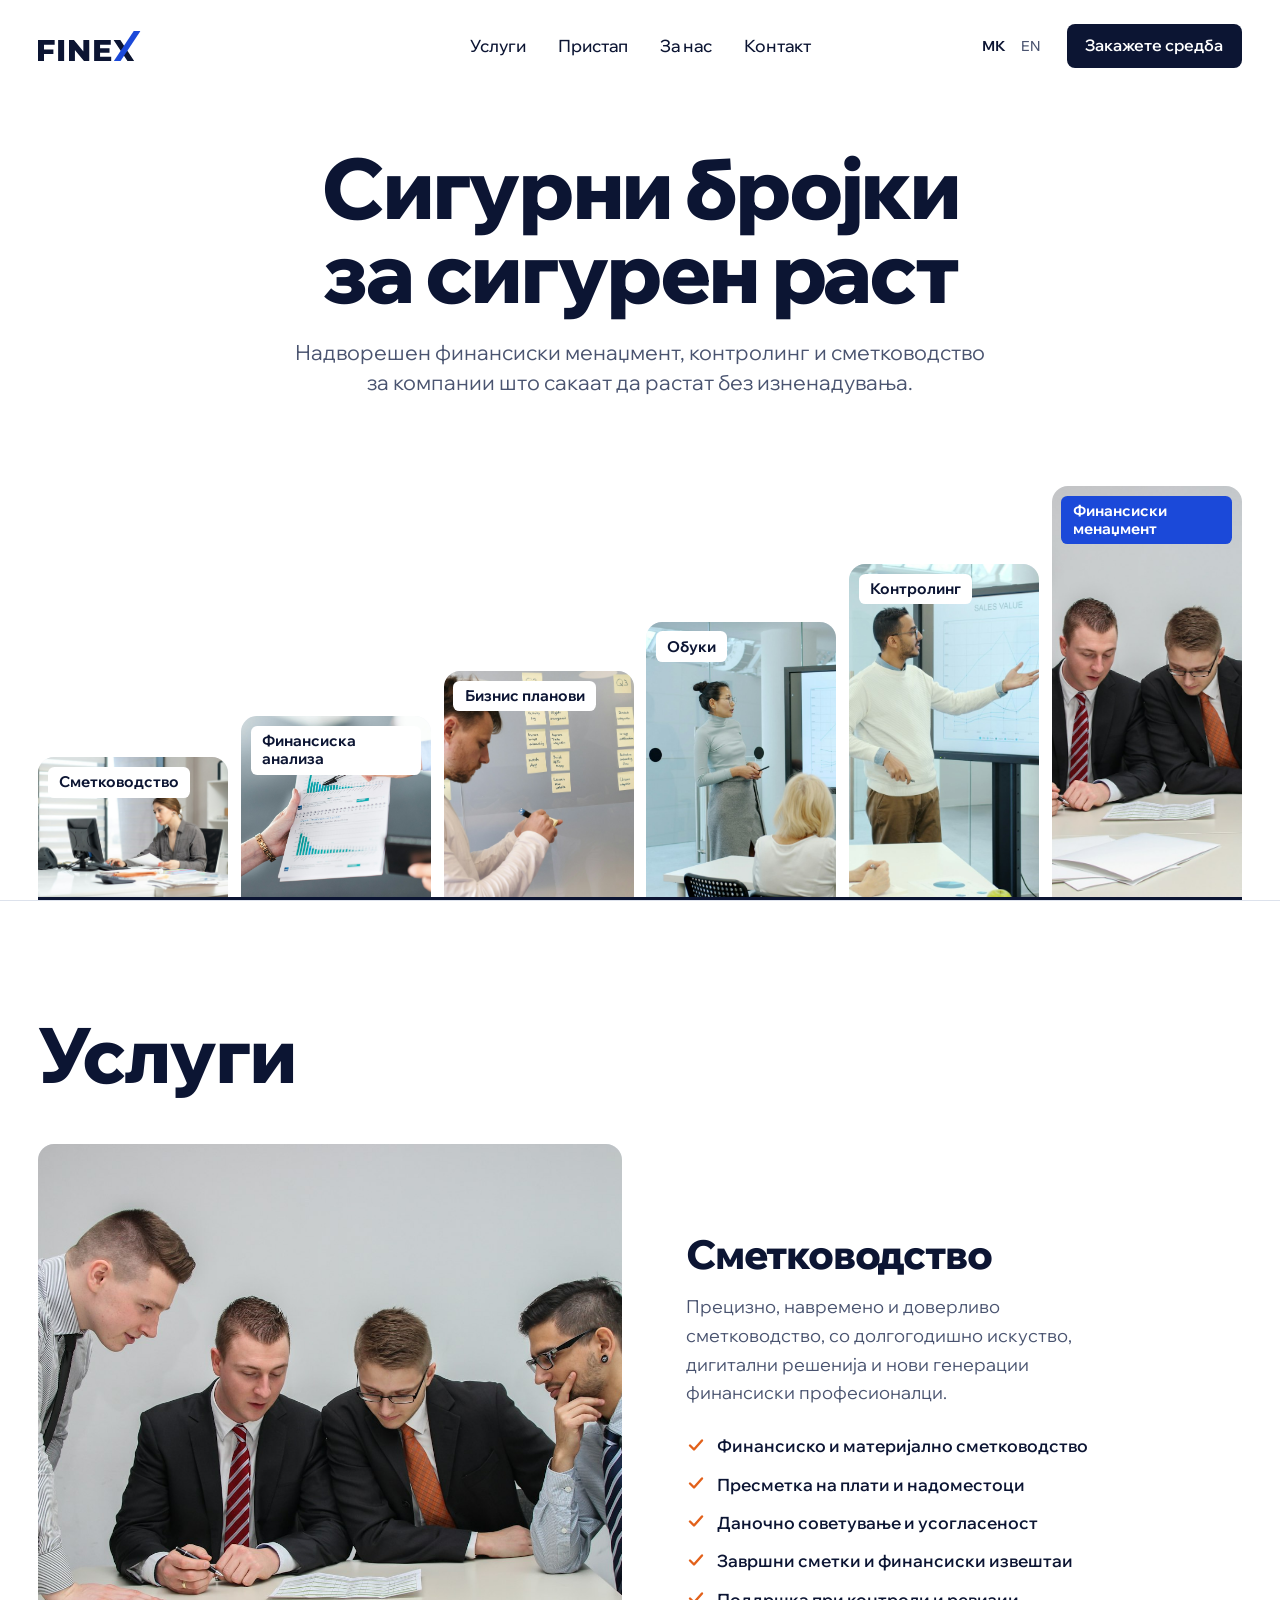
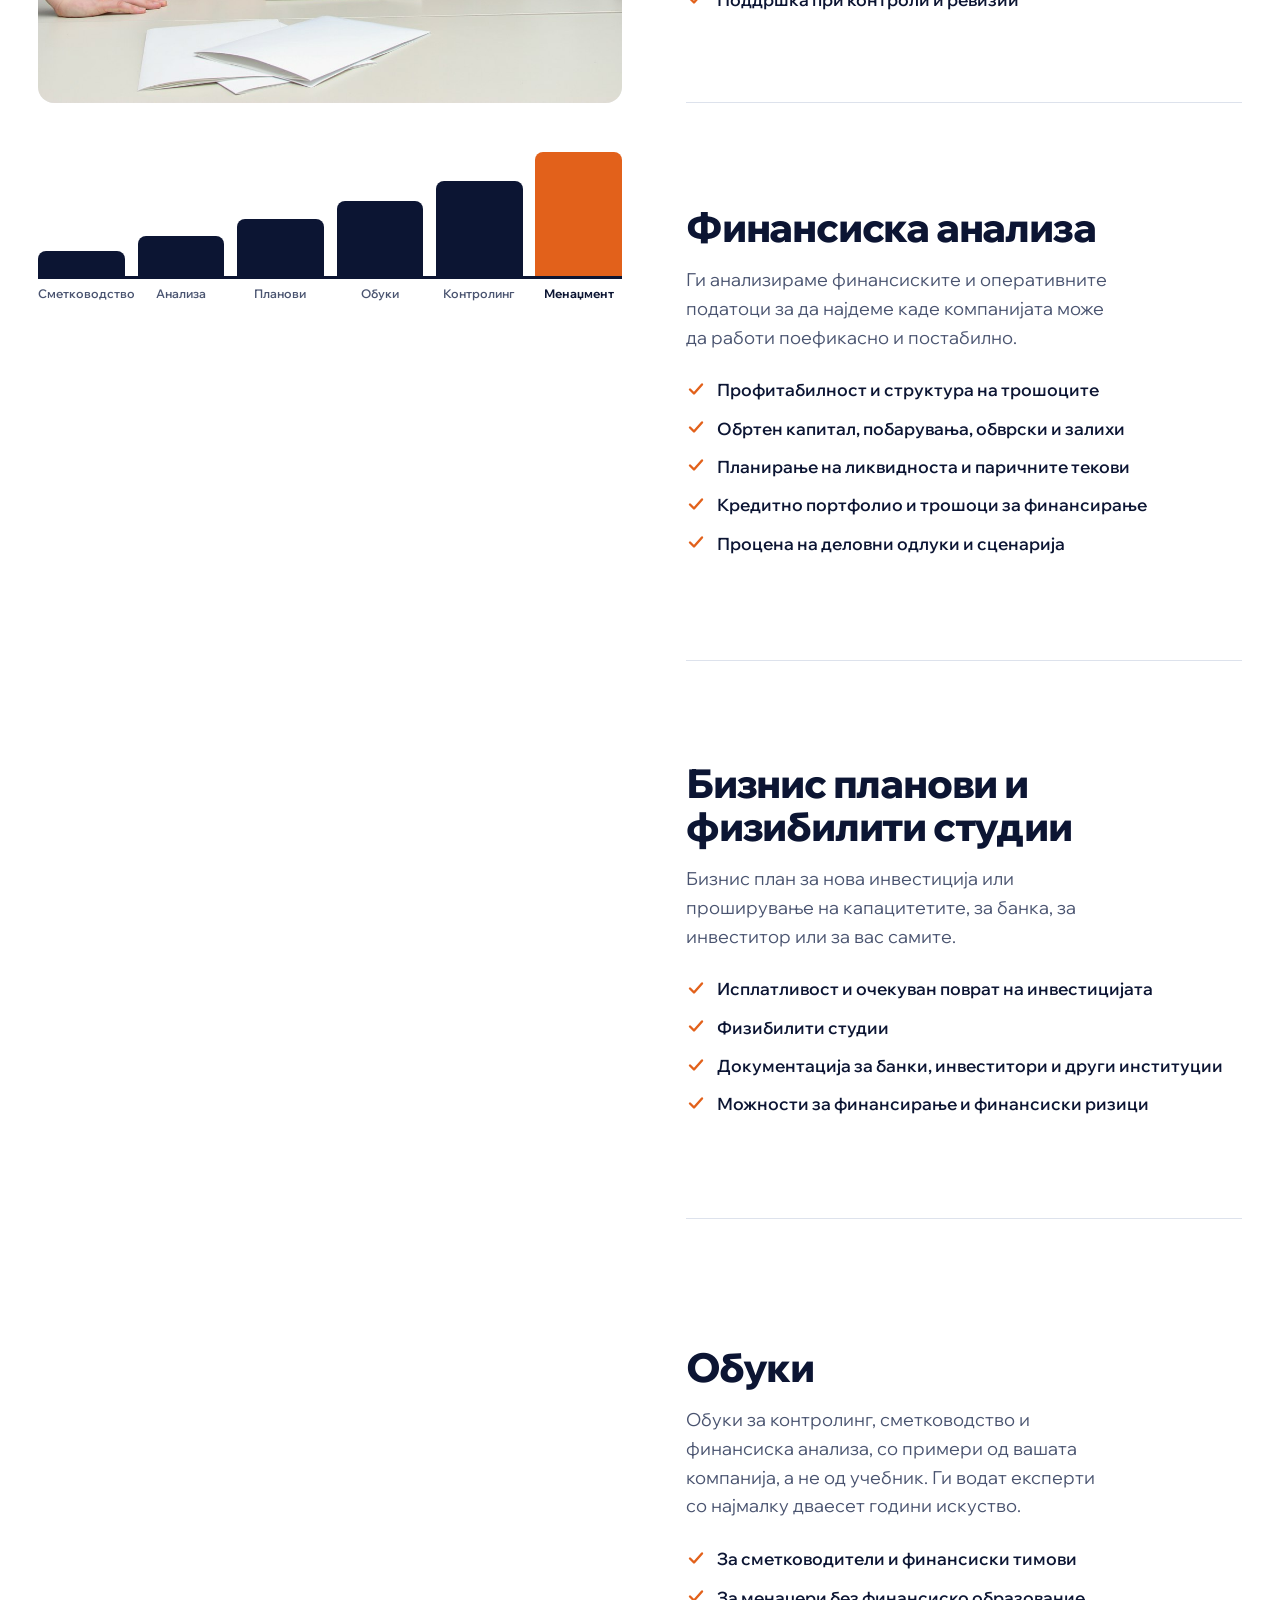
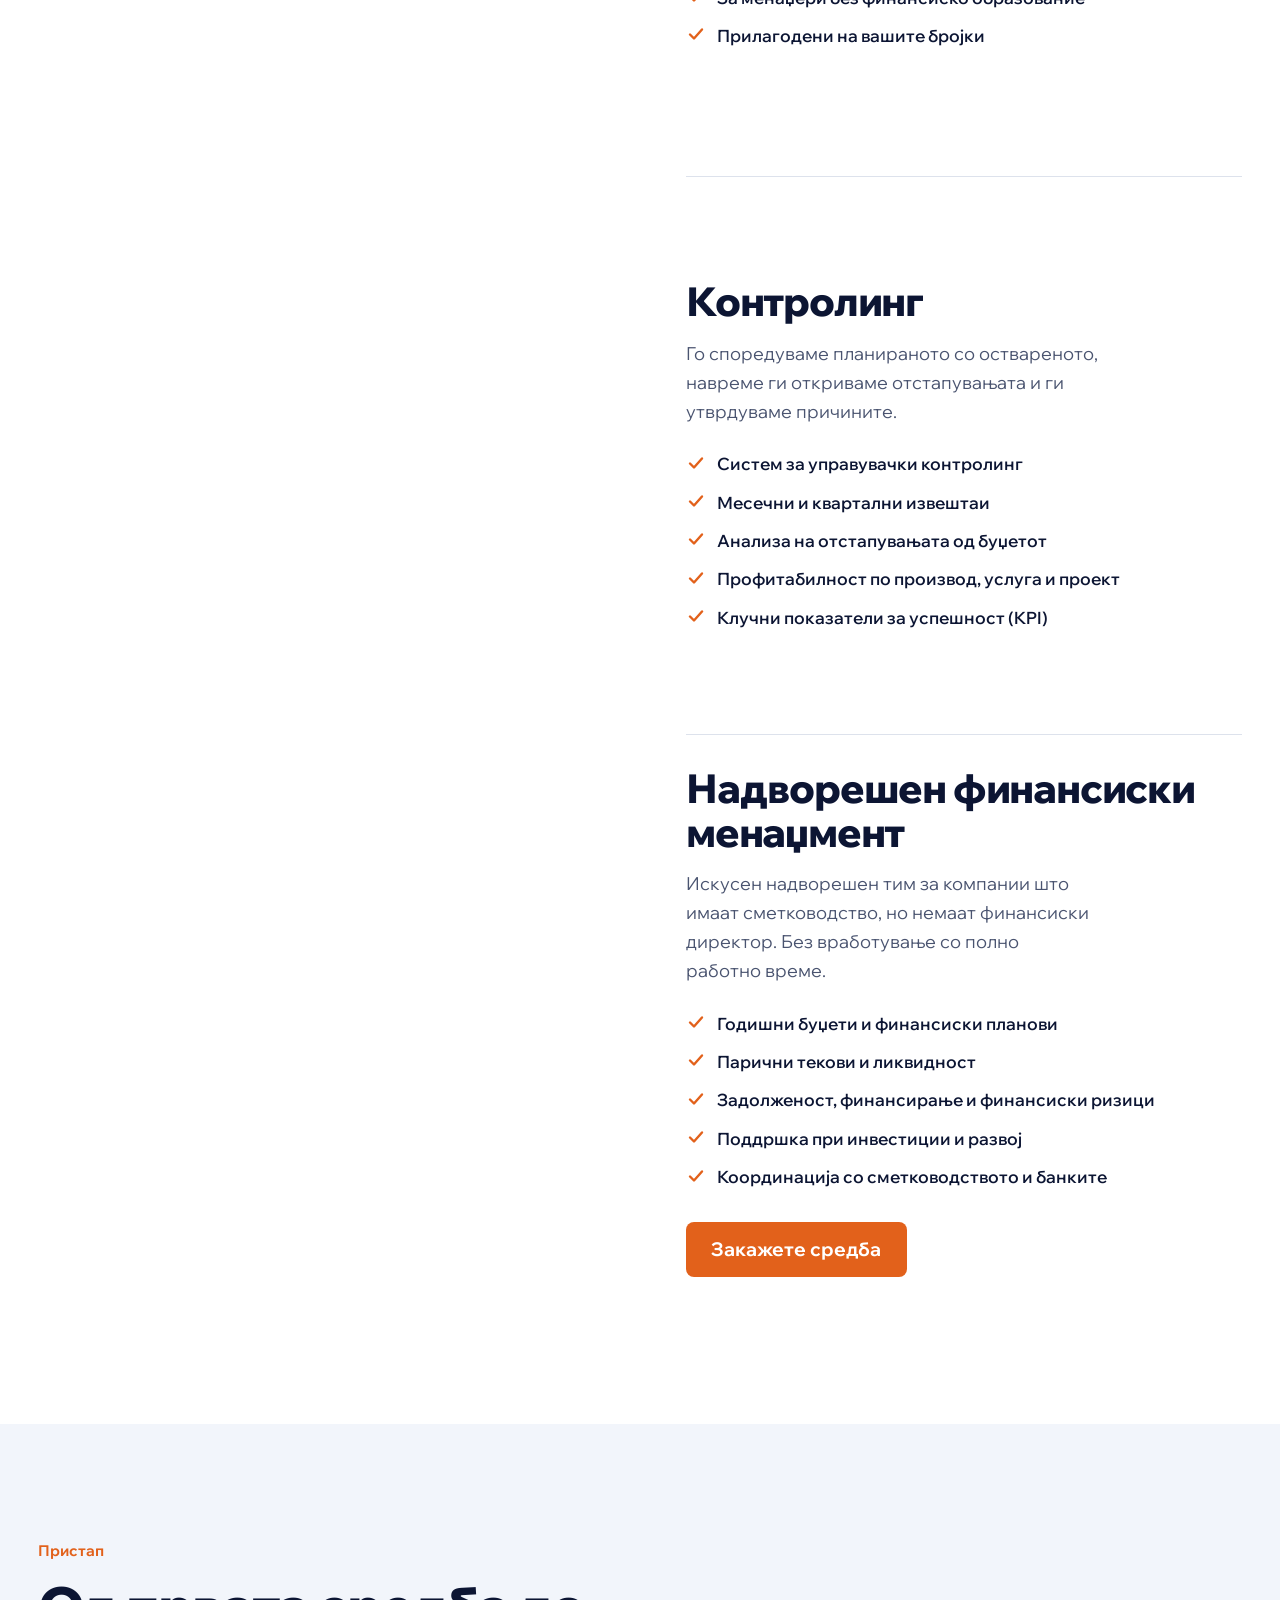
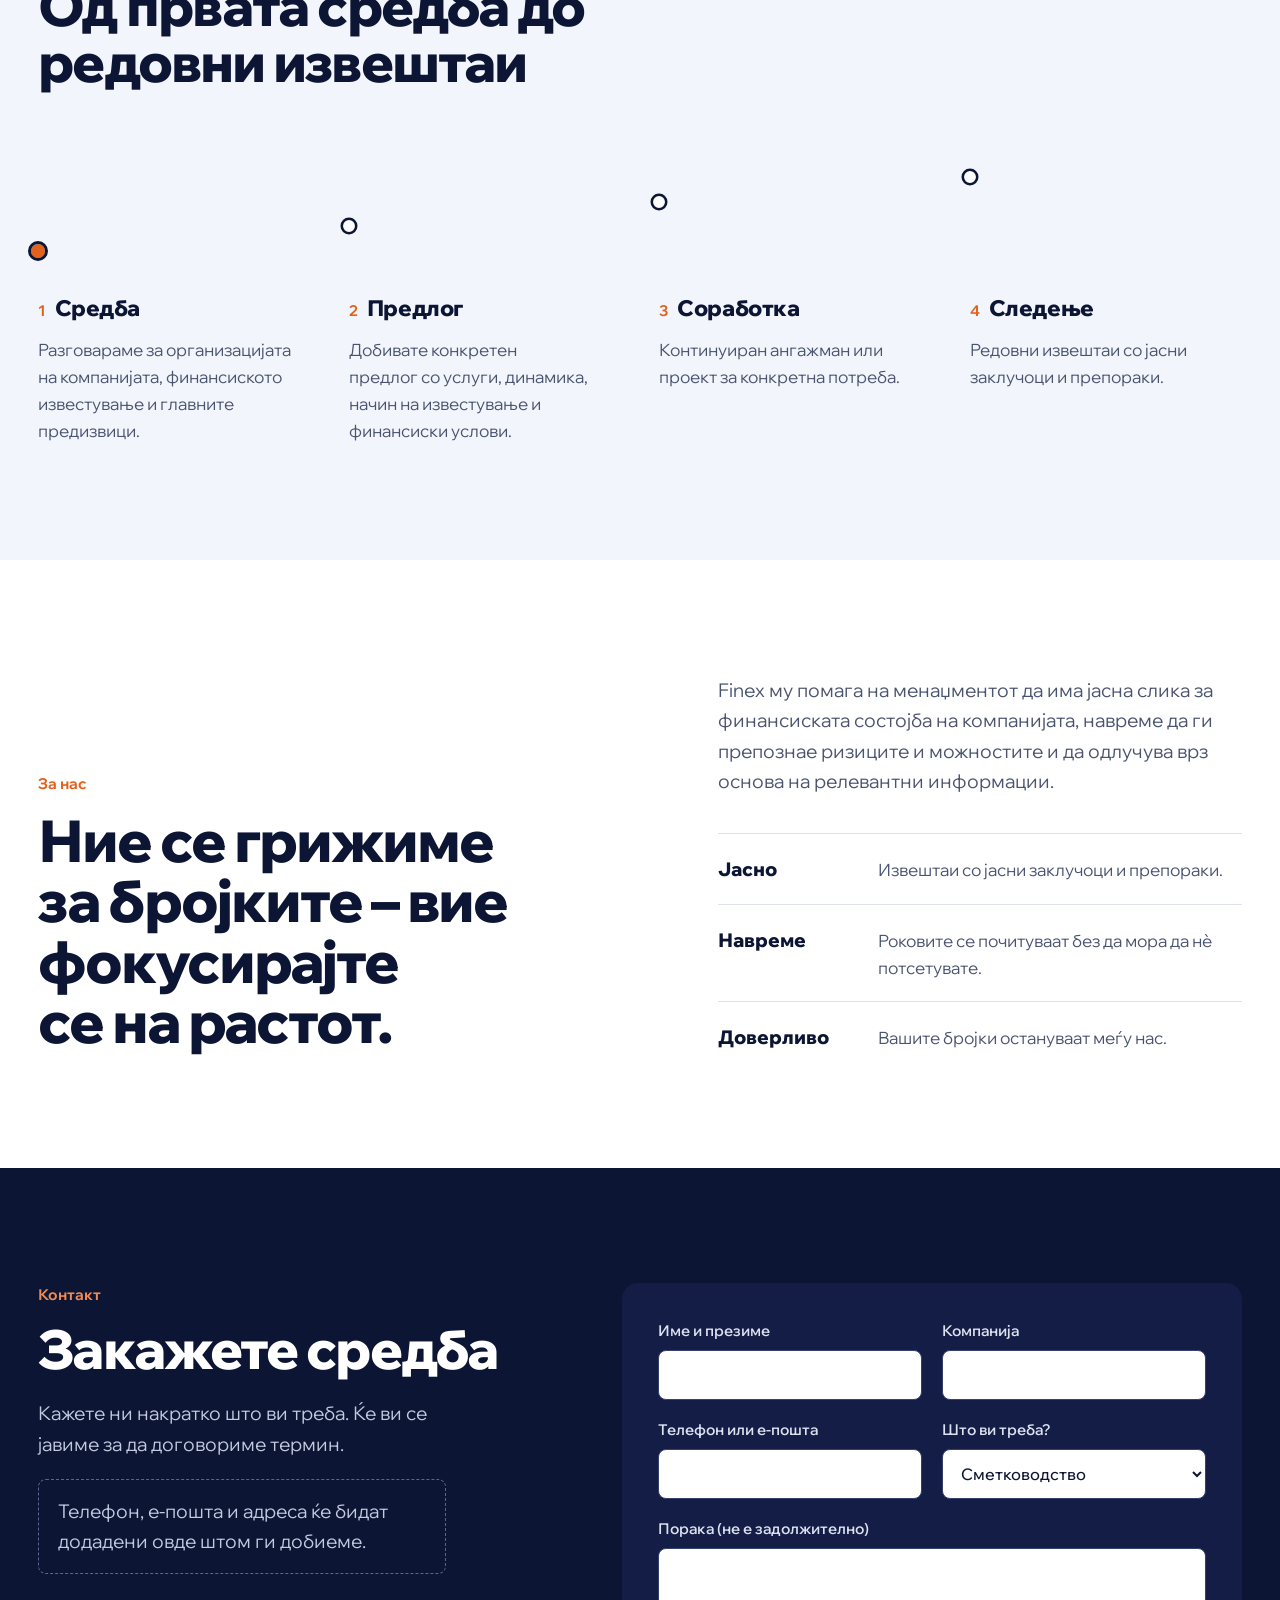
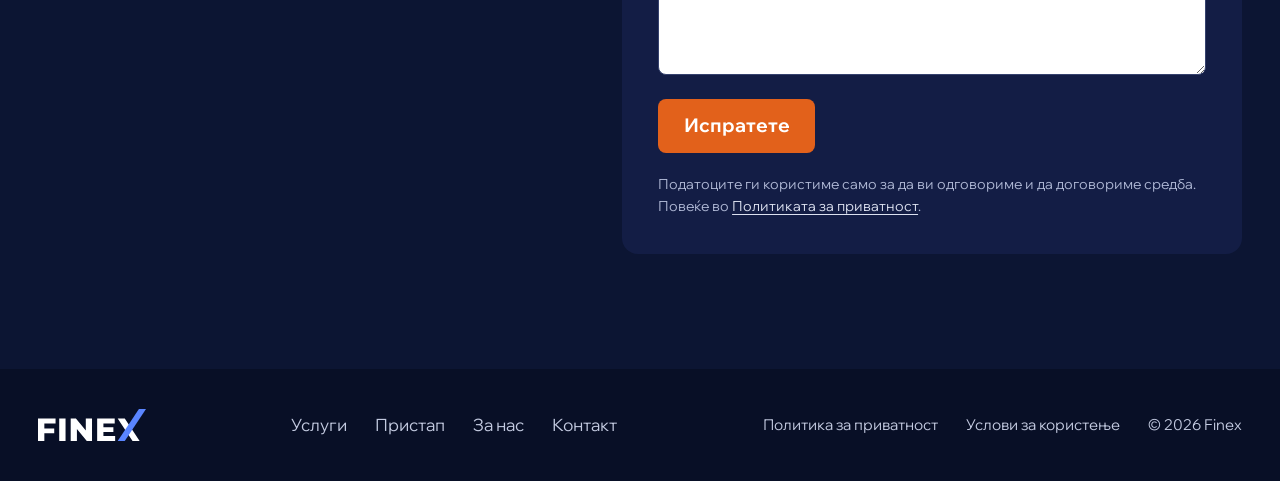
==== commit 18a3a6d4: "Hero without the two buttons (trial) Co-Authored-By: Claude Opus 5.5 <noreply@anthropic.com>" ====
--- a/index.html
+++ b/index.html
@@ -49,7 +49,6 @@
     <div class="head">
       <h1 style="--i:0" data-en="Reliable numbers<br>for steady <em>growth</em>">Сигурни бројки<br>за сигурен <em>раст</em></h1>
       <p class="sub" style="--i:1" data-en="Outsourced financial management, controlling and accounting for companies that want to grow without surprises.">Надворешен финансиски менаџмент, контролинг и сметководство за компании што сакаат да растат без изненадувања.</p>
-      <div class="act" style="--i:2"><a class="btn" href="#kontakt" data-en="Book a meeting">Закажете средба</a><a class="link" href="#uslugi"><span data-en="See the services">Погледнете ги услугите</span><svg viewBox="0 0 20 20" aria-hidden="true"><path d="M10 4v12M4.5 10.5L10 16l5.5-5.5" fill="none" stroke="currentColor" stroke-width="2.4" stroke-linecap="round" stroke-linejoin="round"/></svg></a></div>
     </div>
 
     <nav class="chart" aria-label="Услуги" data-en-aria-label="Services">
--- a/finex.css
+++ b/finex.css
@@ -282,6 +282,10 @@
   .col { height: clamp(3.5rem, 7.5svh, 5.5rem); }
   .col span { font-size: 1rem; }
 }
+/* No buttons in the hero (trial, Nikola 2026-11-22): the bars grow into their place. Stops
+   applying by itself if the .act row comes back. */
+@media (max-width: 599px) { .hero:not(:has(.act)) .col { height: clamp(2.9rem, calc((100svh - 26.5rem) / 6), 4.75rem); } }
+@media (min-width: 600px) and (max-width: 860px) { .hero:not(:has(.act)) .col { height: clamp(3.5rem, 9.2svh, 7rem); } }
 /* Phone opening: the same idea as on desktop, turned on its side. Each bar grows out of the
    base line to the right, its photo sliding in with it, then the label lands. */
 @media (max-width: 860px) and (prefers-reduced-motion: no-preference) {
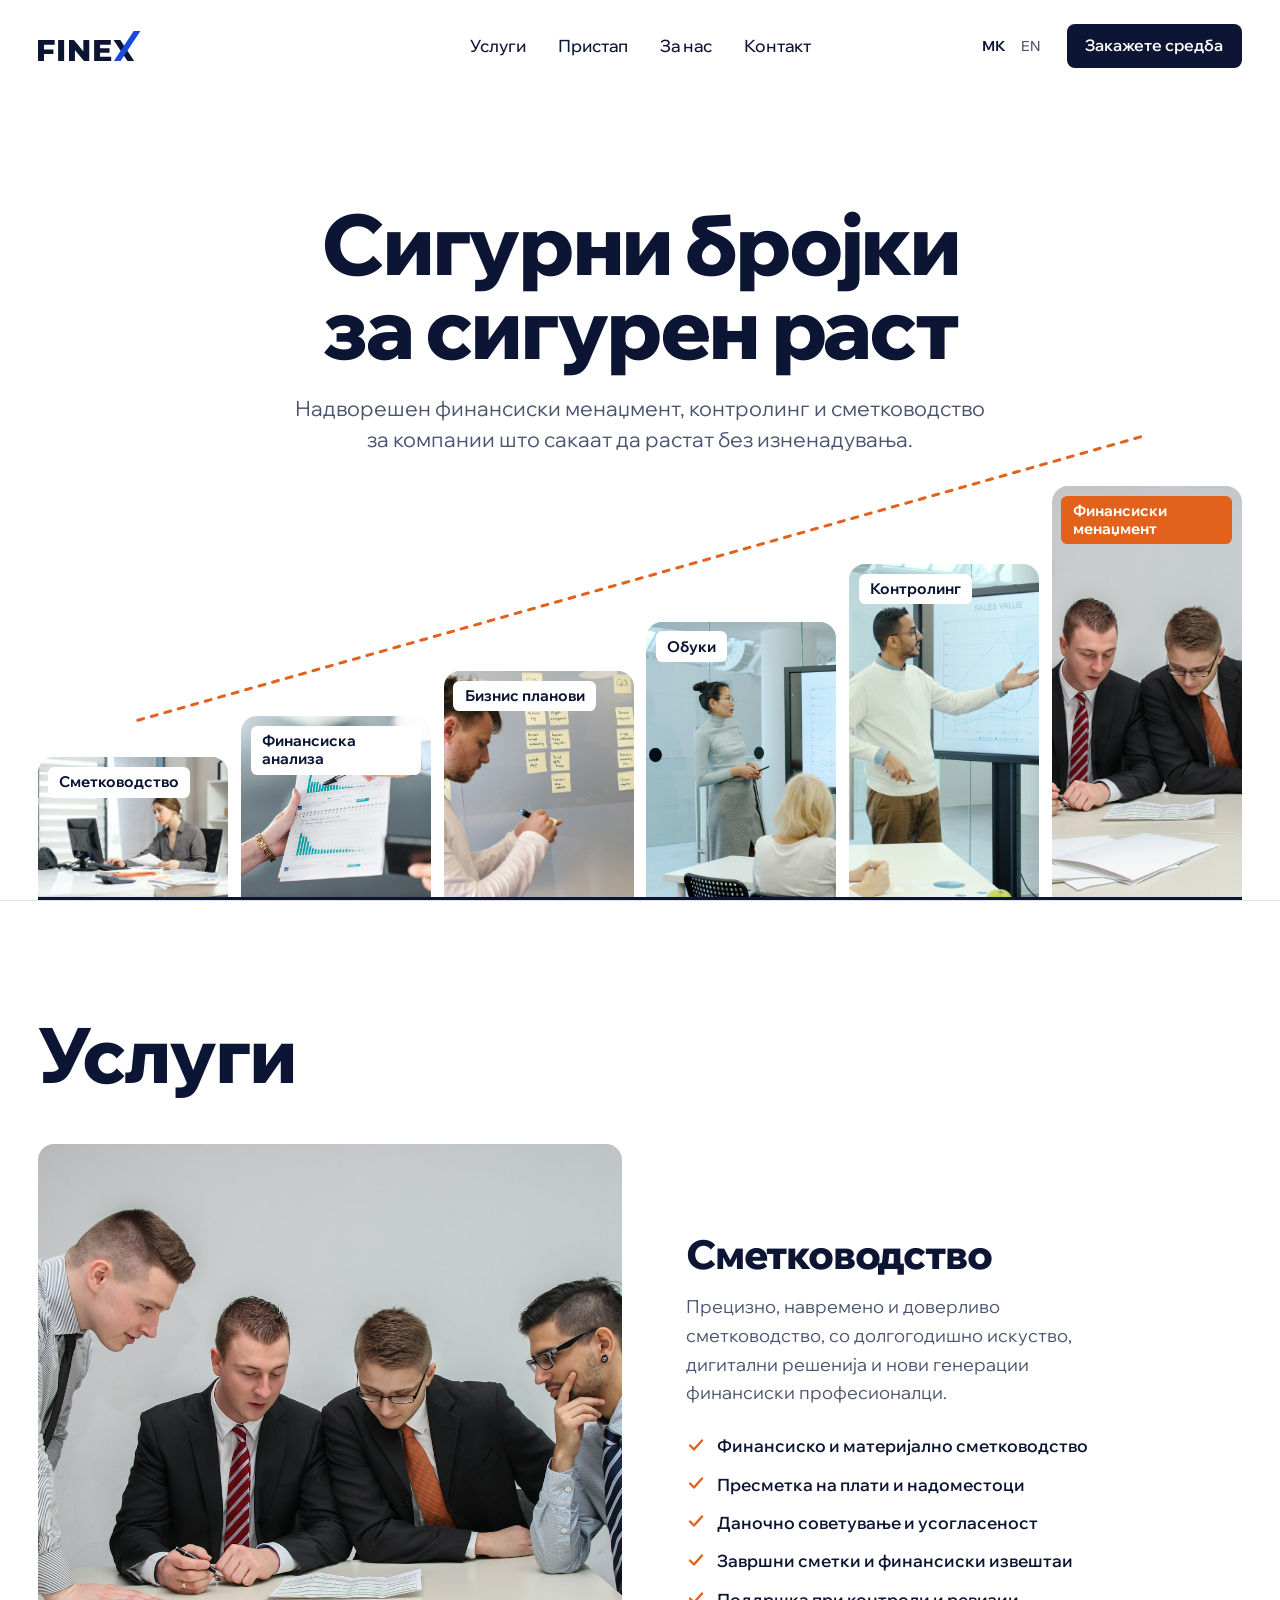
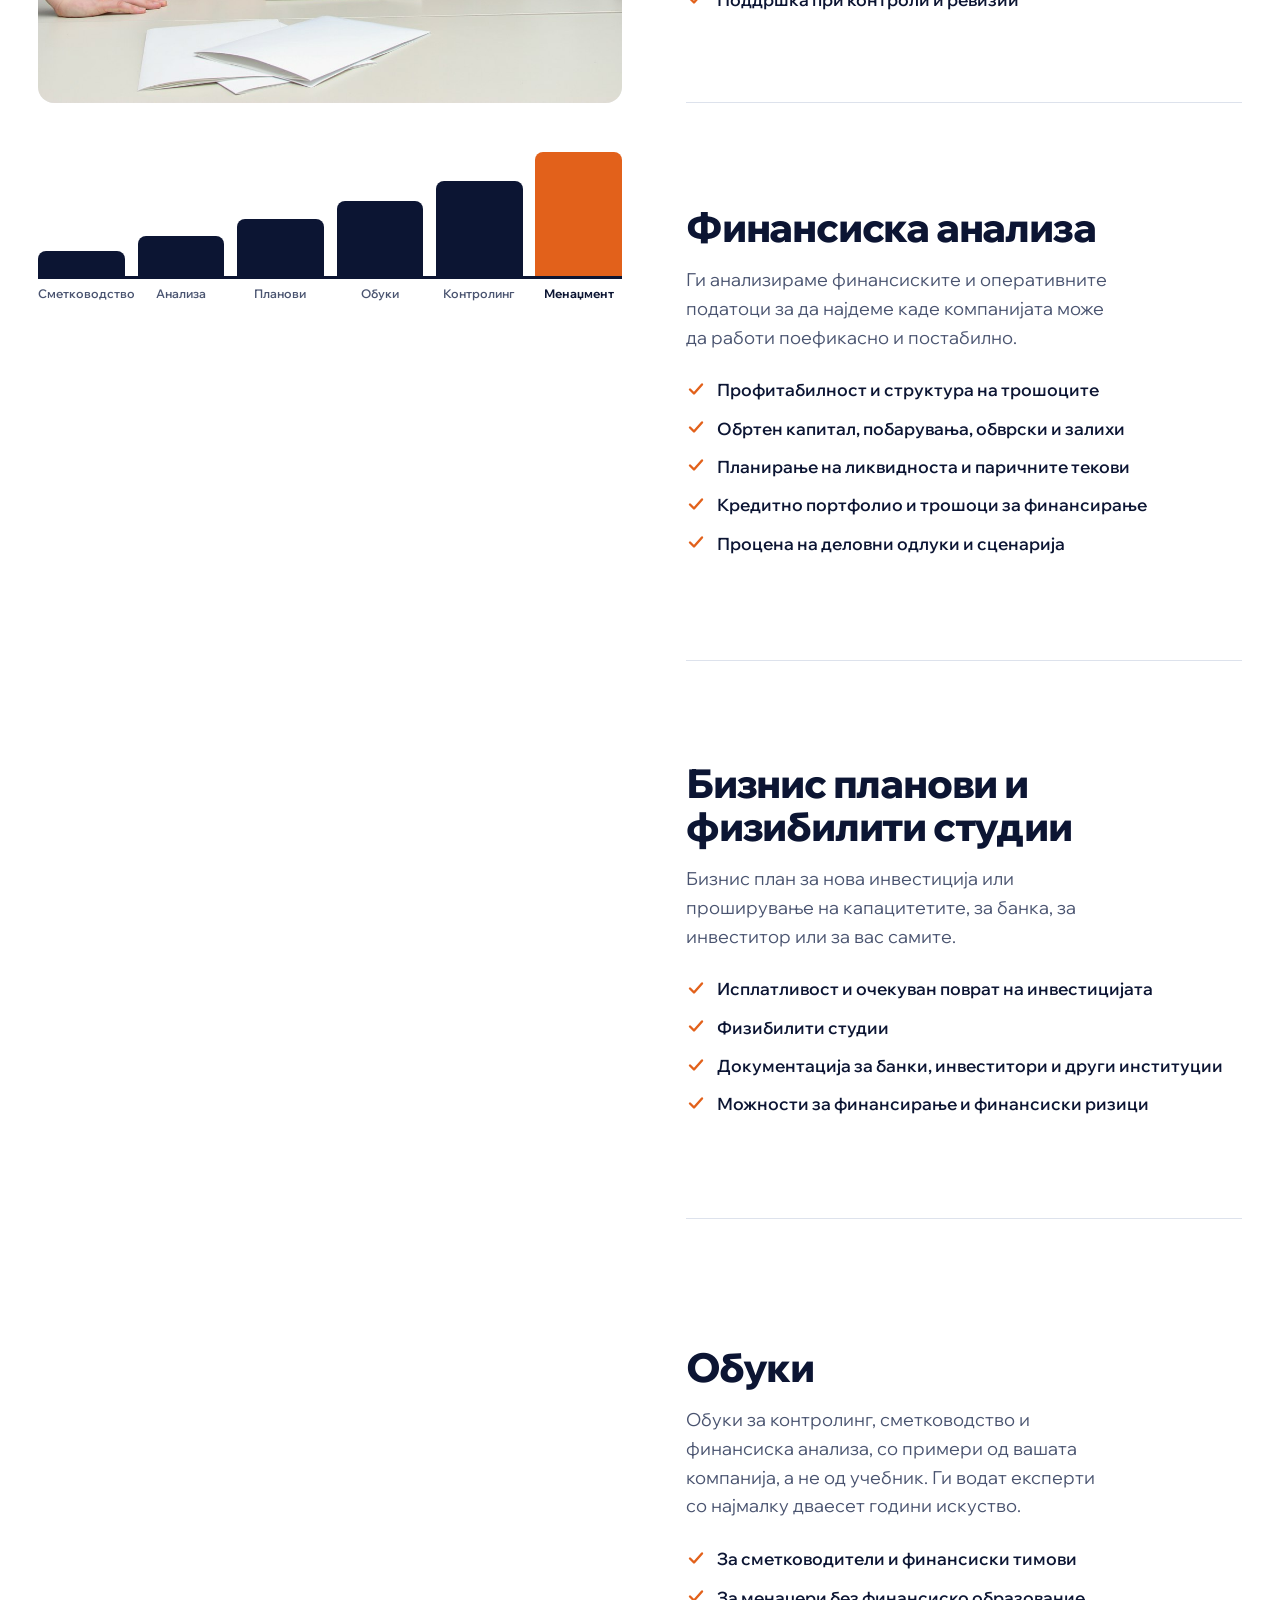
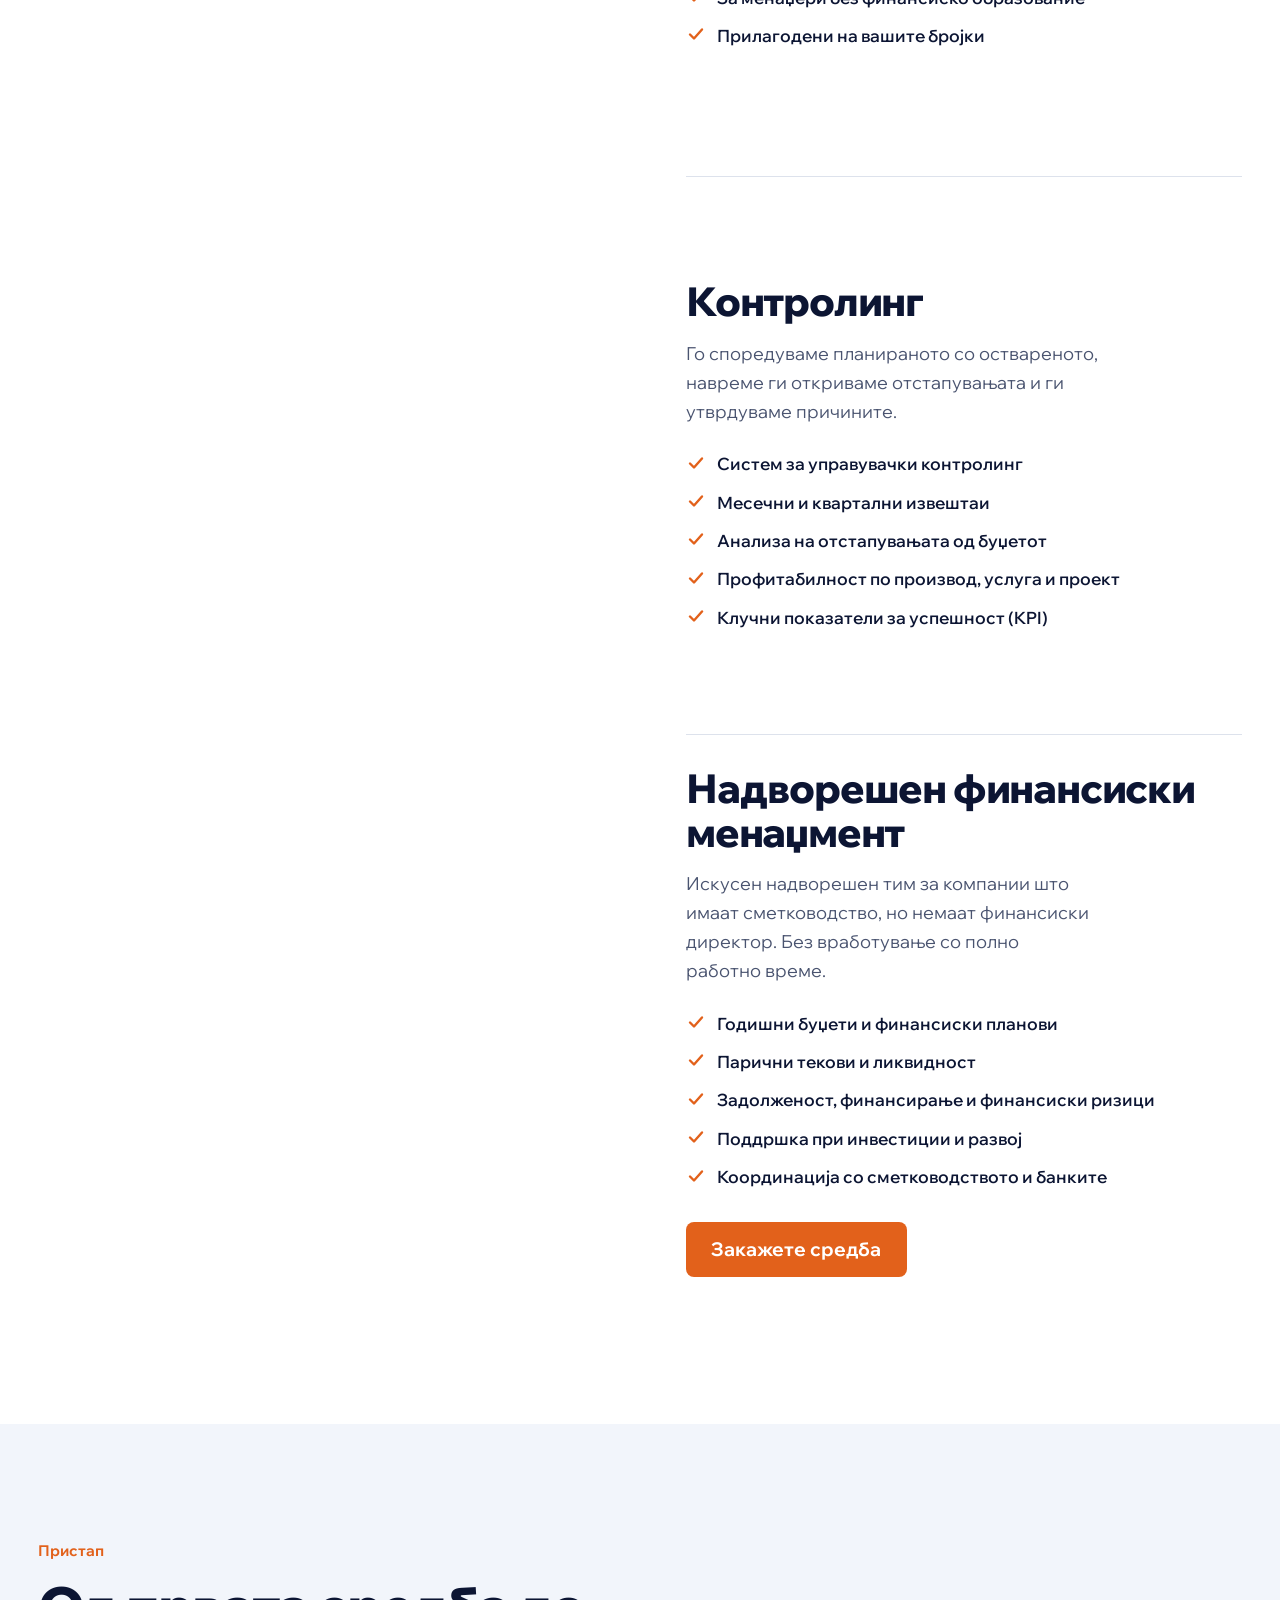
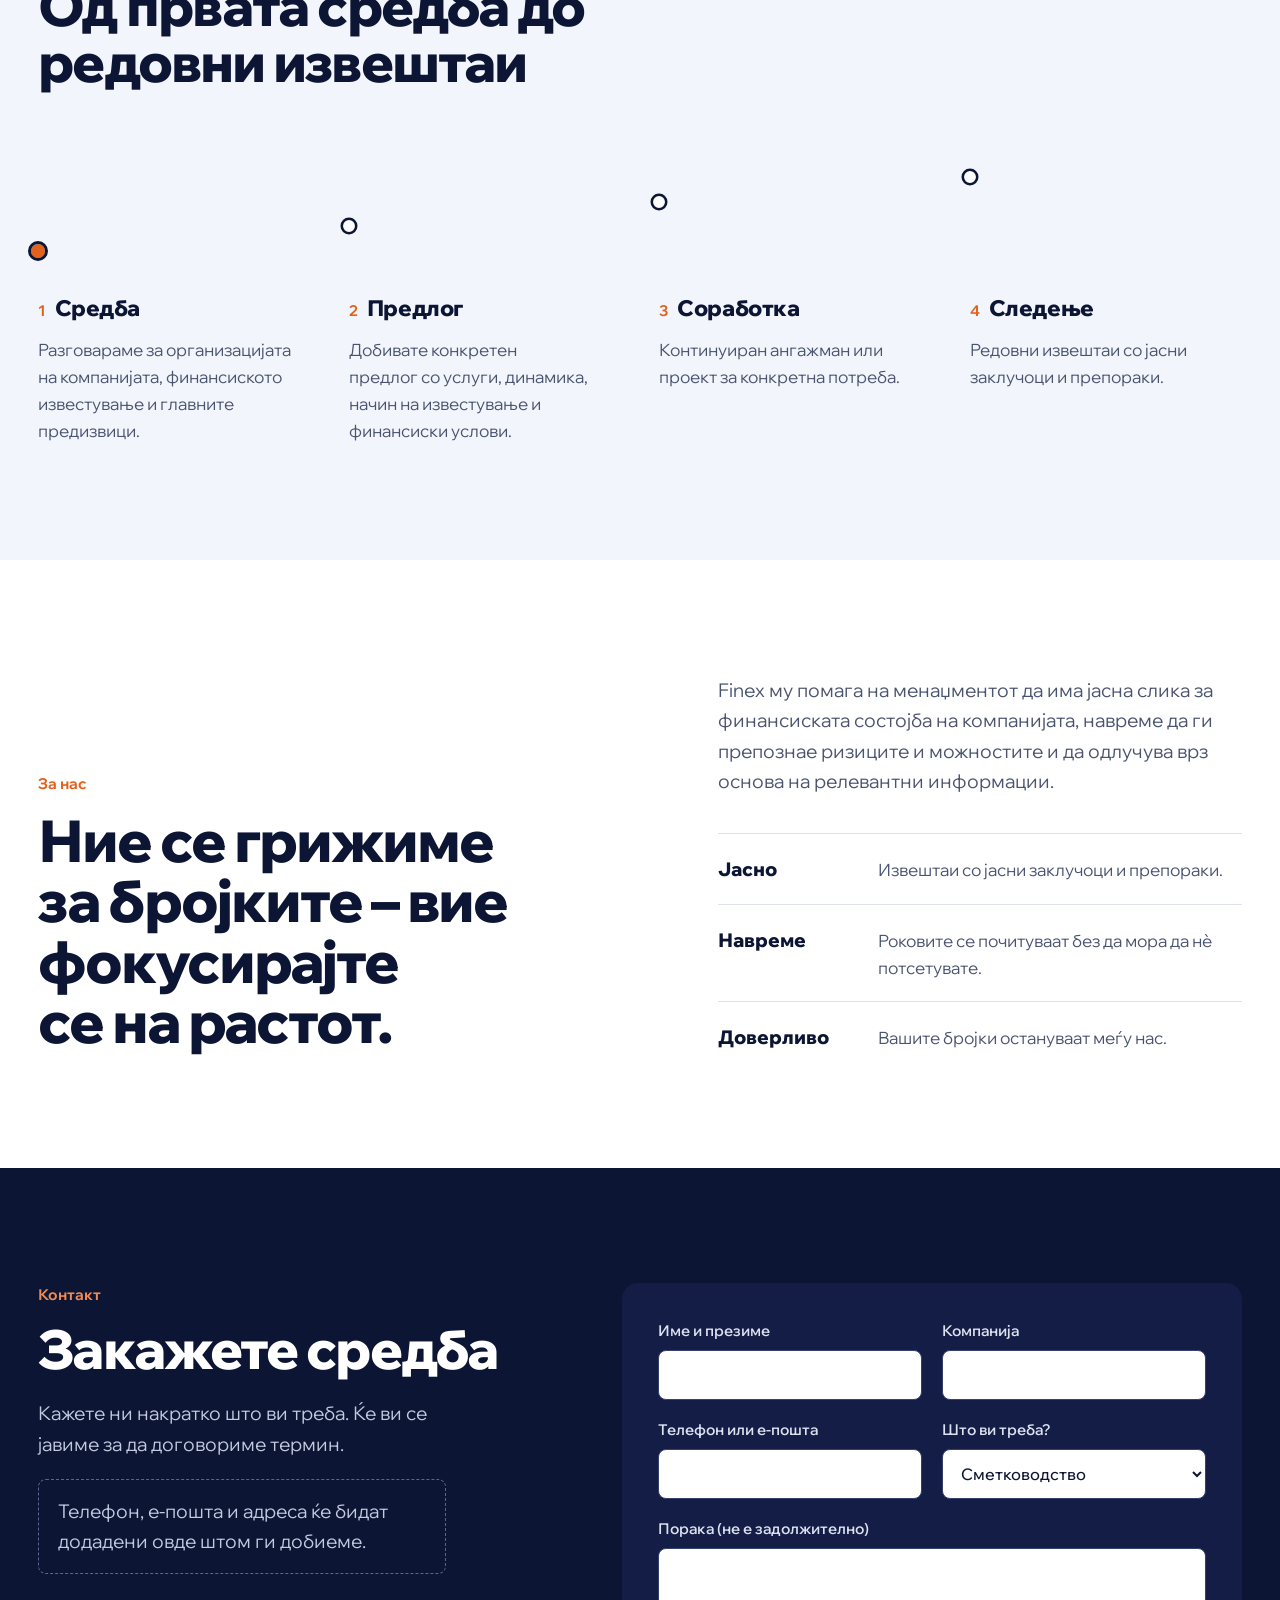
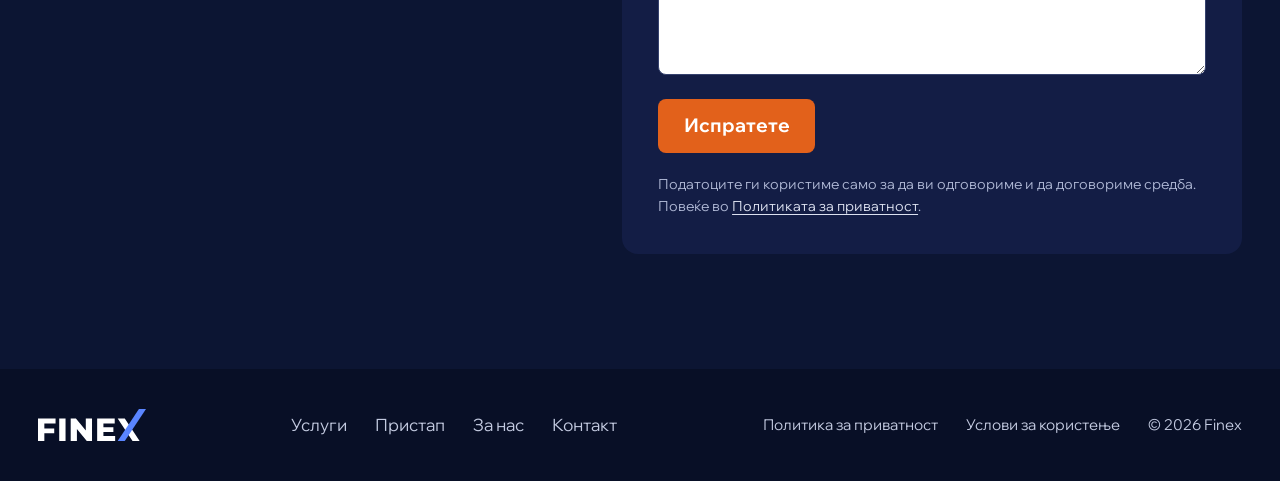
==== commit 605b1672: "Orange hero label and one straight dashed line Co-Authored-By: Claude Opus 5.5 <noreply@anthropic.co" ====
--- a/index.html
+++ b/index.html
@@ -58,6 +58,7 @@
       <a class="col" href="#s-4" style="--i:3;--h:67%"><img src="img/presenting-graph-woman.jpg" alt="" style="object-position:30% 50%"><span data-en="Training">Обуки</span></a>
       <a class="col" href="#s-5" style="--i:4;--h:81%"><img src="img/presenting-charts-man.jpg" alt="" style="object-position:62% 50%"><span data-en="Controlling">Контролинг</span></a>
       <a class="col" href="#s-6" style="--i:5;--h:100%"><img src="img/four-at-table.jpg" alt=""><span data-en="Financial management">Финансиски менаџмент</span></a>
+      <svg class="trend" viewBox="0 0 100 100" preserveAspectRatio="none" aria-hidden="true"><line x1="8.3" y1="57" x2="91.7" y2="-12" vector-effect="non-scaling-stroke"/></svg>
     </nav>
   </section>
 
--- a/finex.css
+++ b/finex.css
@@ -71,11 +71,16 @@
 .col { position: relative; flex: 1; height: var(--h); border-radius: 1rem 1rem 0 0; overflow: hidden; background: var(--soft); text-decoration: none; }
 .col img { width: 100%; height: 100%; object-fit: cover; transition: transform 500ms var(--sc-ease-out); }
 .col span { position: absolute; left: 0.6rem; top: 0.6rem; background: var(--white); padding: 0.4rem 0.7rem; border-radius: 0.4rem; font-weight: 700; font-size: 0.9375rem; line-height: 1.2; }
-.col:last-of-type span { background: var(--blue); color: var(--white); }
+.col:last-of-type span { background: var(--orange); color: var(--white); }
 @media (min-width: 861px) { .col span { max-width: calc(100% - 1.2rem); } } /* a two-line label keeps its gap on the right too */
 .col:hover img { transform: scale(1.04); }
 
-/* Opening (Nikola, 2026-11-15: no squish; the dashed trend line was removed on 2026-11-22).
+/* One straight dashed line over the bars (Nikola, 2026-11-22: no kinks, not curved). A straight
+   line stays clear of the tops because the bars grow faster towards the end. */
+.trend { position: absolute; inset: 0; width: 100%; height: 100%; overflow: visible; pointer-events: none; }
+.trend line { stroke: var(--orange); stroke-width: 3; stroke-linecap: round; stroke-dasharray: 6 8; }
+
+/* Opening (Nikola, 2026-11-15: no squish, the line draws itself from bottom left to top right).
    Each bar rises out of the base line like a column of a chart being filled: the bar's
    outline opens upward while its photo slides up inside it, left to right, one after another.
    The label lands once its bar is up. All with fill-mode
@@ -84,11 +89,13 @@
   .col { --t: calc(var(--i) * 120ms + 250ms); animation: bar-up 950ms cubic-bezier(0.65, 0, 0.2, 1) var(--t) backwards; }
   .col img { animation: photo-up 1300ms cubic-bezier(0.22, 1, 0.36, 1) var(--t) backwards; }
   .col span { animation: label-in 380ms ease-out calc(var(--t) + 750ms) backwards; }
+  .trend { animation: draw 1500ms cubic-bezier(0.55, 0, 0.35, 1) 450ms backwards; }
   .head > * { animation: rise 800ms cubic-bezier(0.22, 1, 0.36, 1) both; animation-delay: calc(var(--i, 0) * 90ms); }
 }
 @keyframes bar-up { from { clip-path: inset(100% 0 0 0 round 1rem 1rem 0 0); } to { clip-path: inset(0 0 0 0 round 1rem 1rem 0 0); } }
 @keyframes photo-up { from { transform: translateY(35%) scale(1.15); } }
 @keyframes label-in { from { opacity: 0; } }
+@keyframes draw { from { clip-path: inset(-30% 100% -5% 0); } to { clip-path: inset(-30% 0 -5% 0); } }
 @keyframes rise { from { transform: translateY(18px); opacity: 0; } }
 
 /* ------------------------------------------------- section furniture -- */
@@ -259,6 +266,8 @@
   .col:nth-of-type(5) img { object-position: 50% 22% !important; }
   .col:nth-of-type(6) img { object-position: 50% 30% !important; }
 
+  .trend { display: none; }
+
   .svc { grid-template-columns: 1fr; }
   .svc__stage { display: none; }
   .svc__item { min-height: 0; padding-block: 2.25rem; }
@@ -284,6 +293,12 @@
 }
 /* No buttons in the hero (trial, Nikola 2026-11-22): the bars grow into their place. Stops
    applying by itself if the .act row comes back. */
+/* The text sits in the middle of the space between the bar and the top of the fifth column
+   (81 % of the chart), the one under the headline's right end. */
+.hero:not(:has(.act)) .head { margin-block: auto; }
+@media (min-width: 861px) { .hero:not(:has(.act)) { padding-bottom: calc(46vh * 0.81); } }
+@media (min-width: 861px) and (max-height: 820px) { .hero:not(:has(.act)) { padding-bottom: calc(44vh * 0.81); } }
+@media (max-width: 860px) { .hero:not(:has(.act)) .chart { margin-top: 0; } .hero:not(:has(.act)) .head { padding-block: 0.75rem; } }
 @media (max-width: 599px) { .hero:not(:has(.act)) .col { height: clamp(2.9rem, calc((100svh - 26.5rem) / 6), 4.75rem); } }
 @media (min-width: 600px) and (max-width: 860px) { .hero:not(:has(.act)) .col { height: clamp(3.5rem, 9.2svh, 7rem); } }
 /* Phone opening: the same idea as on desktop, turned on its side. Each bar grows out of the
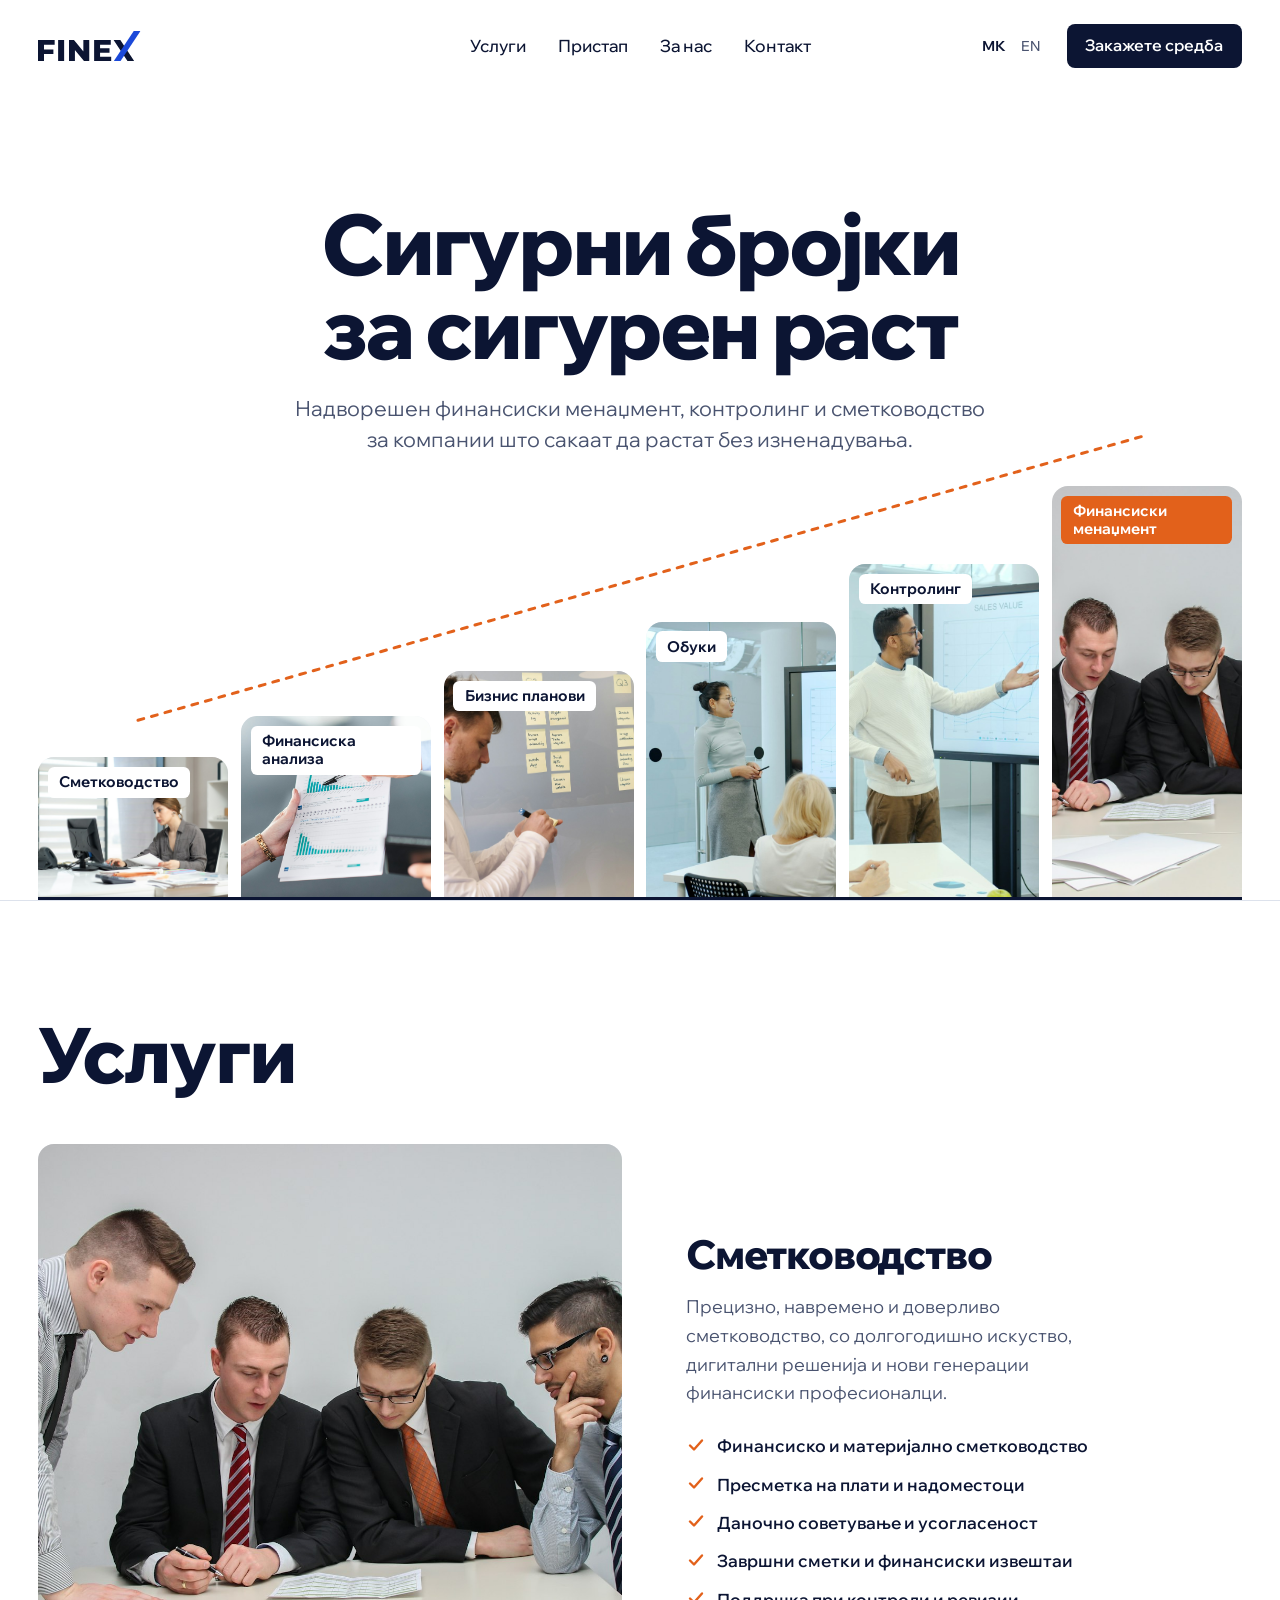
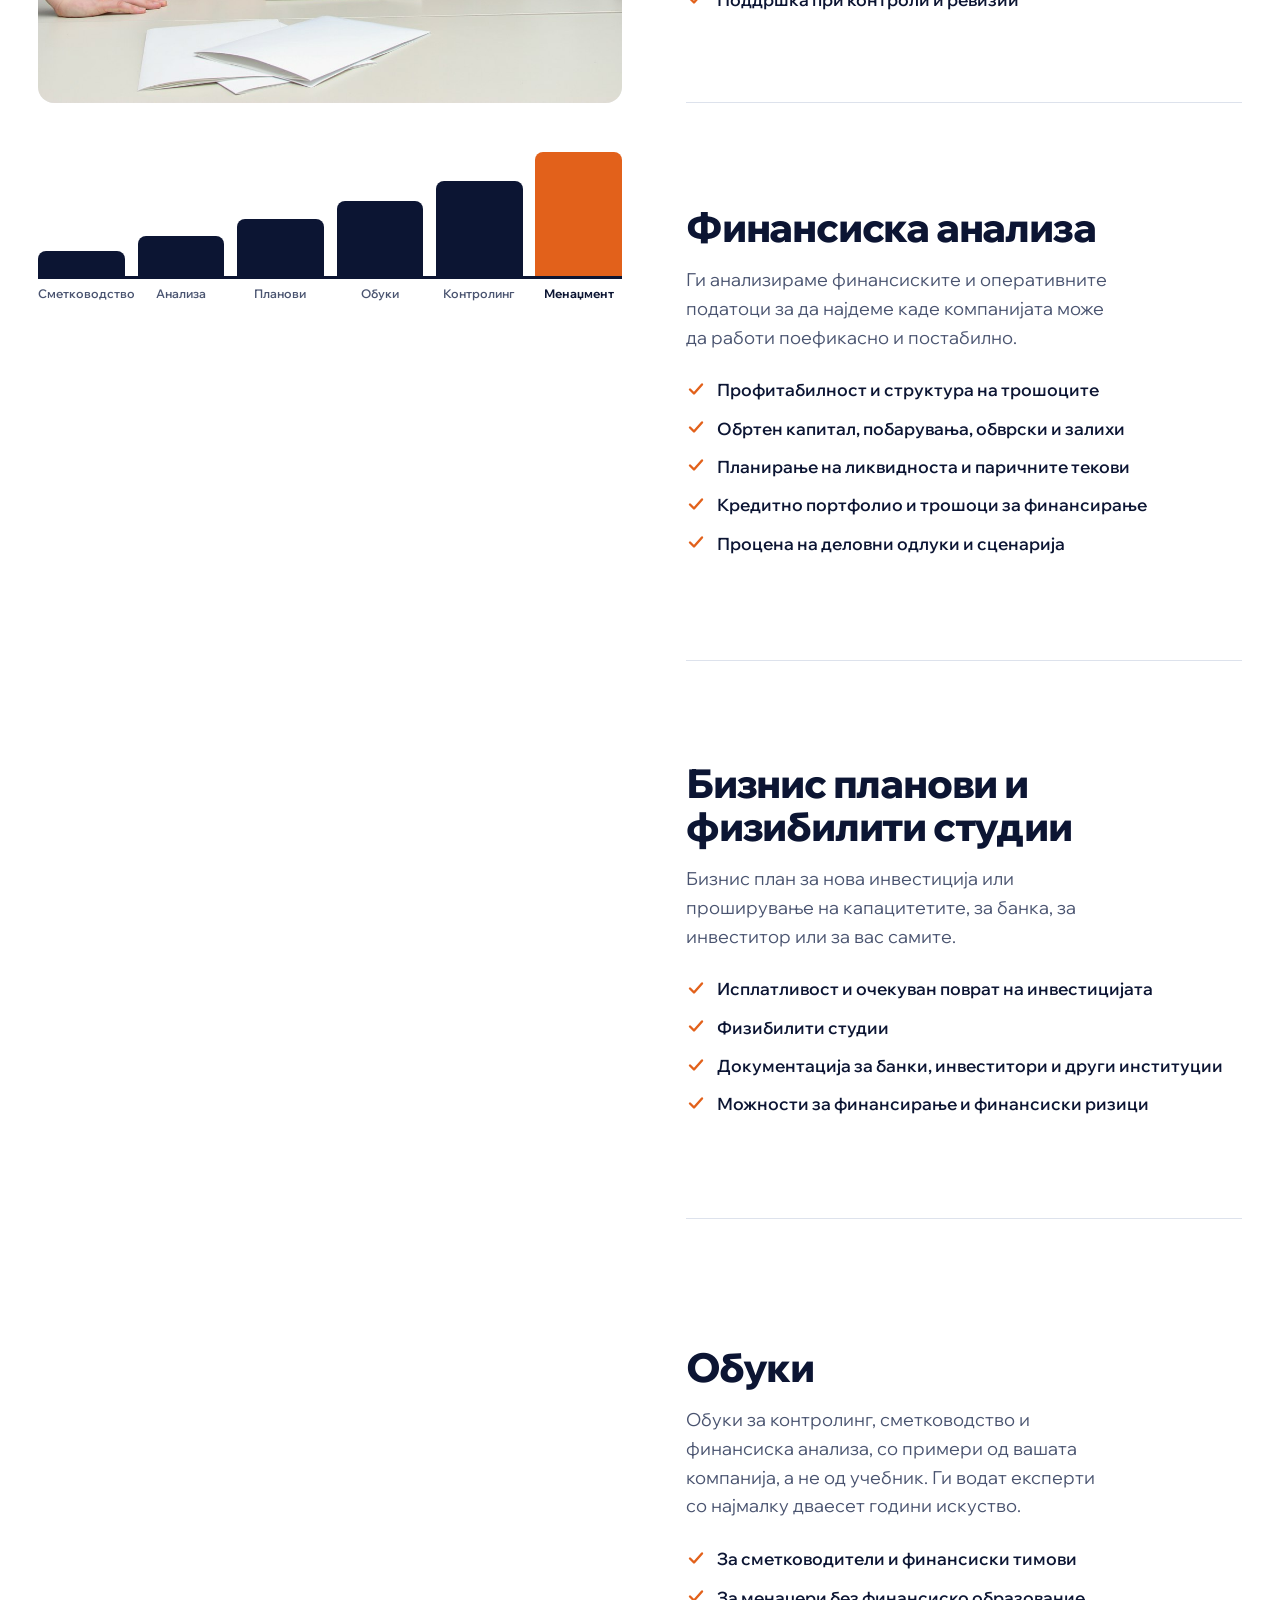
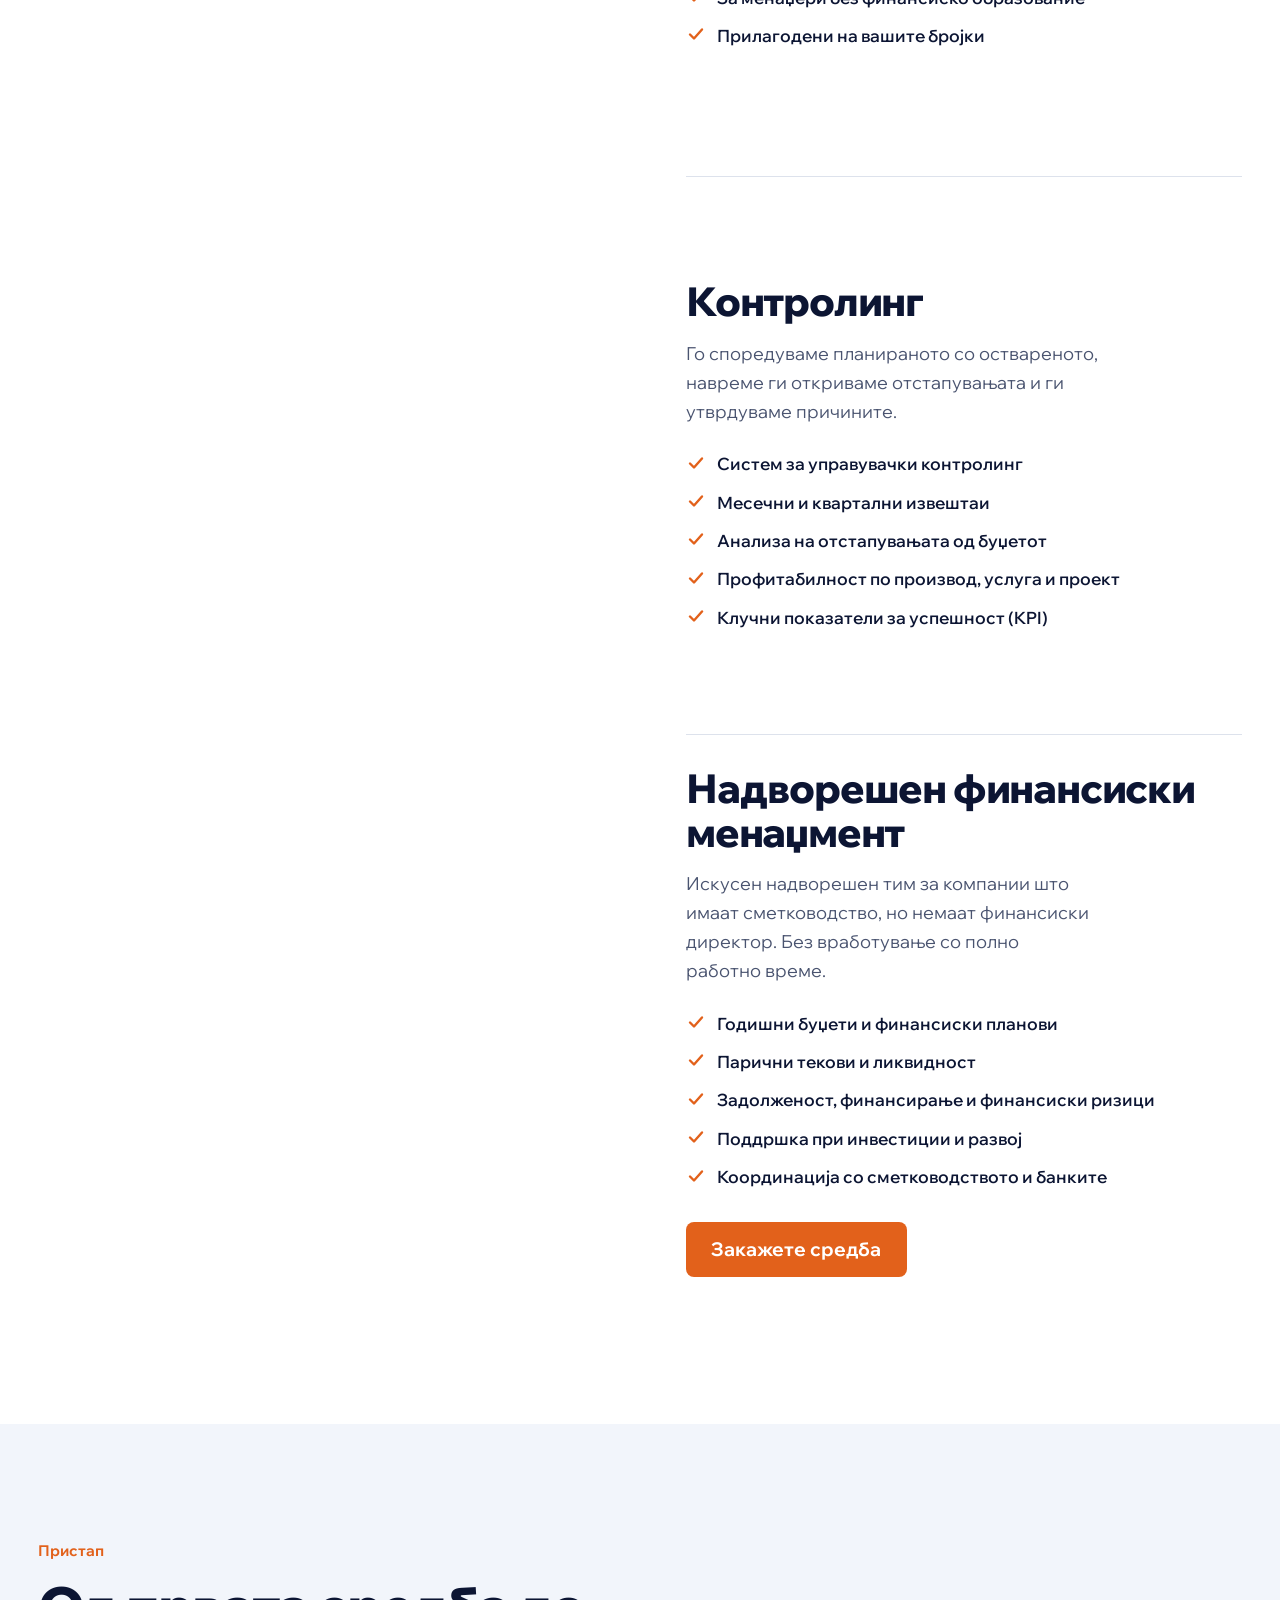
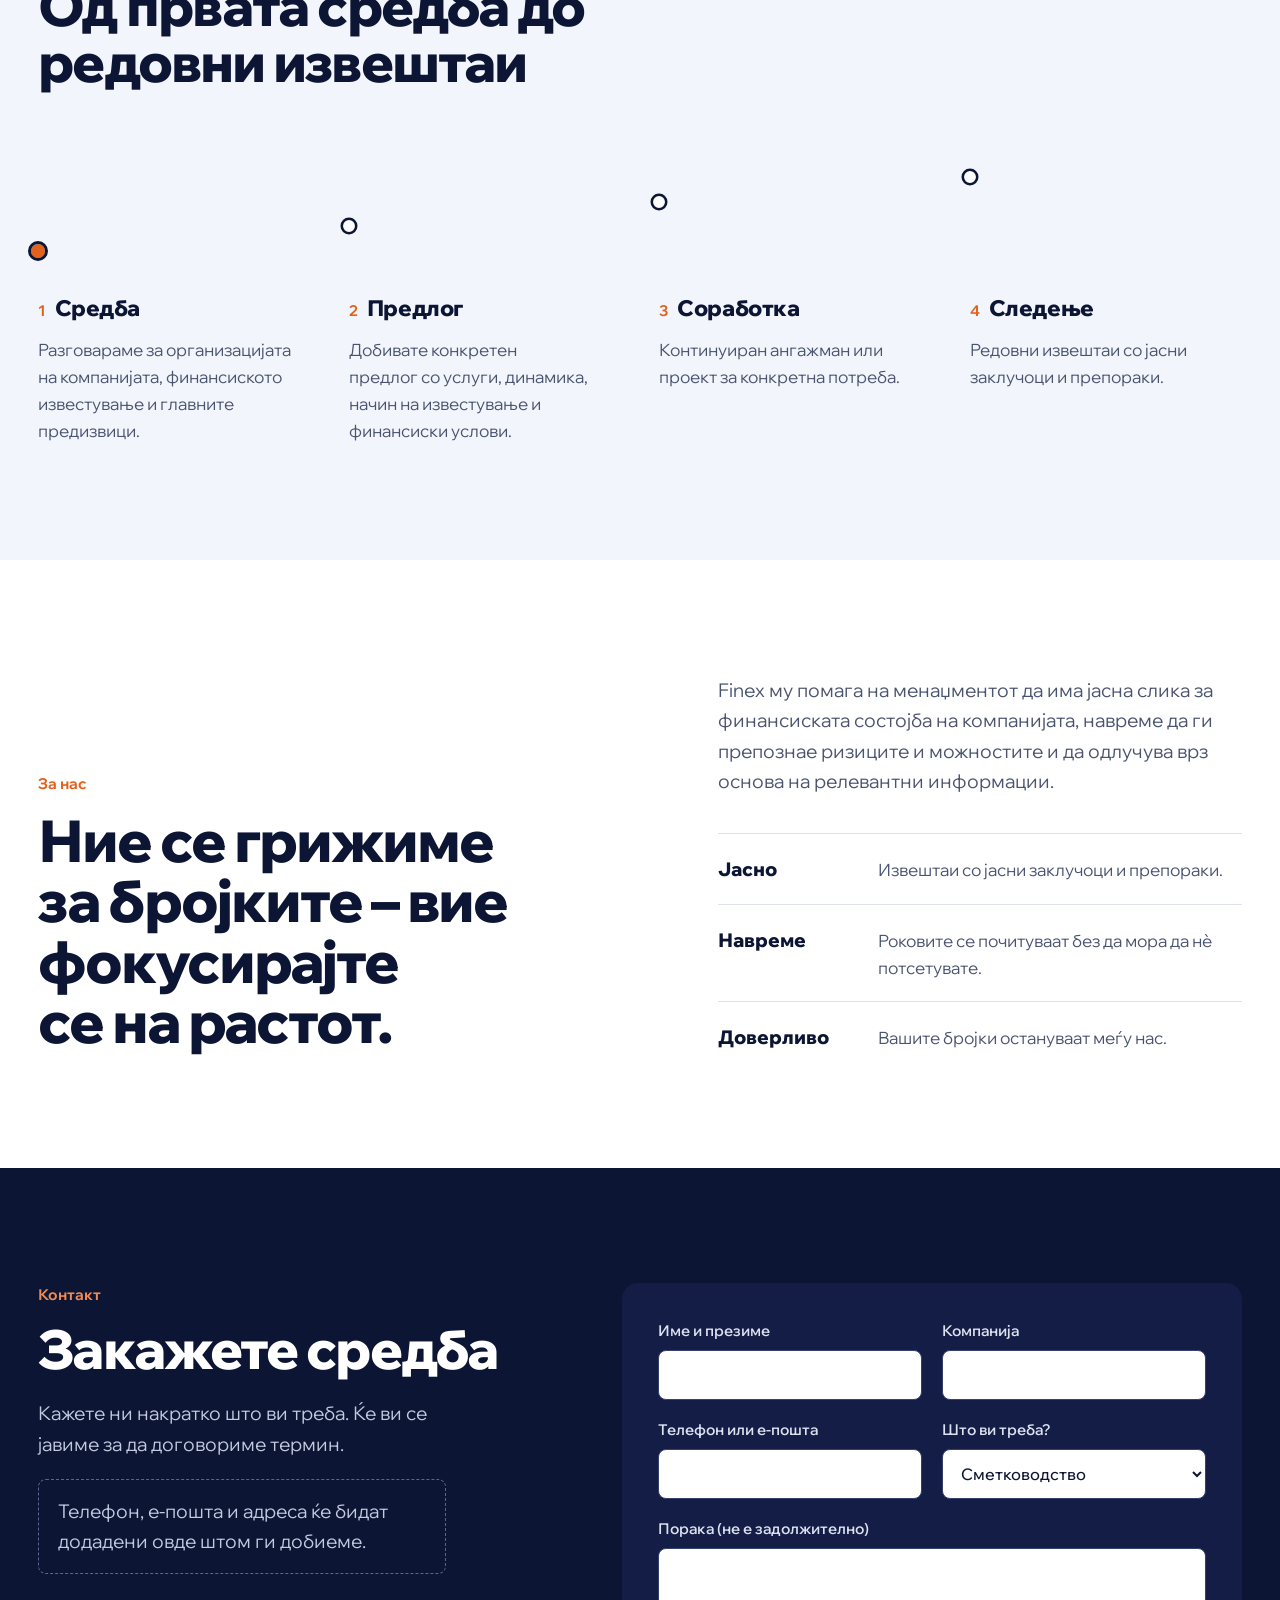
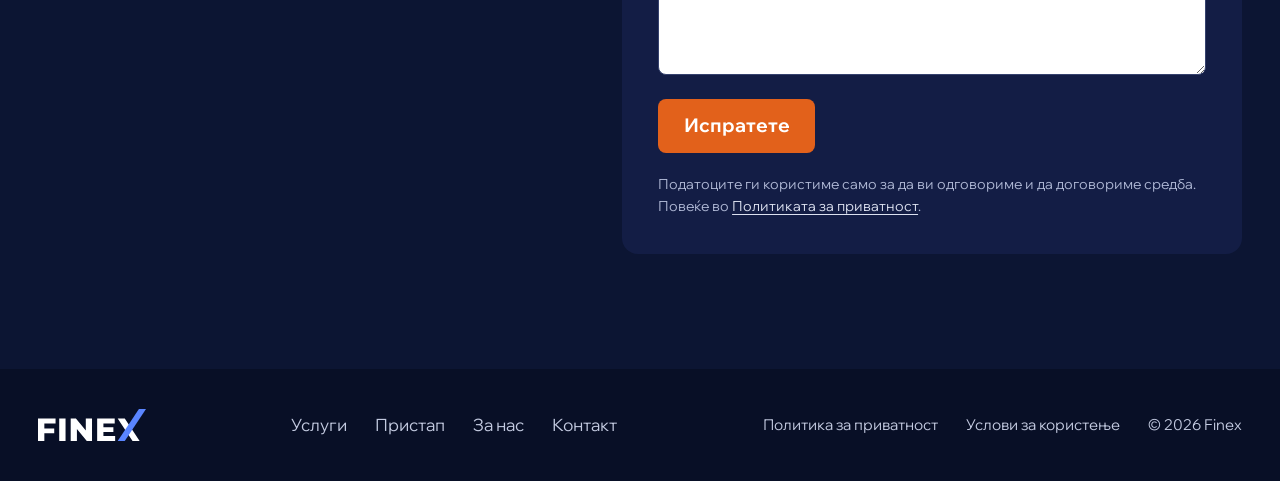
==== commit 9abf9d38: "The line starts after the pictures and appears dash by dash Co-Authored-By: Claude Opus 5.5 <noreply" ====
--- a/index.html
+++ b/index.html
@@ -58,7 +58,7 @@
       <a class="col" href="#s-4" style="--i:3;--h:67%"><img src="img/presenting-graph-woman.jpg" alt="" style="object-position:30% 50%"><span data-en="Training">Обуки</span></a>
       <a class="col" href="#s-5" style="--i:4;--h:81%"><img src="img/presenting-charts-man.jpg" alt="" style="object-position:62% 50%"><span data-en="Controlling">Контролинг</span></a>
       <a class="col" href="#s-6" style="--i:5;--h:100%"><img src="img/four-at-table.jpg" alt=""><span data-en="Financial management">Финансиски менаџмент</span></a>
-      <svg class="trend" viewBox="0 0 100 100" preserveAspectRatio="none" aria-hidden="true"><line x1="8.3" y1="57" x2="91.7" y2="-12" vector-effect="non-scaling-stroke"/></svg>
+      <svg class="trend" aria-hidden="true"></svg>
     </nav>
   </section>
 
--- a/finex.css
+++ b/finex.css
@@ -78,9 +78,10 @@
 /* One straight dashed line over the bars (Nikola, 2026-11-22: no kinks, not curved). A straight
    line stays clear of the tops because the bars grow faster towards the end. */
 .trend { position: absolute; inset: 0; width: 100%; height: 100%; overflow: visible; pointer-events: none; }
-.trend line { stroke: var(--orange); stroke-width: 3; stroke-linecap: round; stroke-dasharray: 6 8; }
-
-/* Opening (Nikola, 2026-11-15: no squish, the line draws itself from bottom left to top right).
+.trend line { stroke: var(--orange); stroke-width: 3; stroke-linecap: round; }
+
+/* Opening (Nikola, 2026-11-15: no squish). The line waits for all of this and then appears
+   one dash at a time, no fade (Nikola, 2026-11-22; finex.js draws the dashes).
    Each bar rises out of the base line like a column of a chart being filled: the bar's
    outline opens upward while its photo slides up inside it, left to right, one after another.
    The label lands once its bar is up. All with fill-mode
@@ -89,13 +90,13 @@
   .col { --t: calc(var(--i) * 120ms + 250ms); animation: bar-up 950ms cubic-bezier(0.65, 0, 0.2, 1) var(--t) backwards; }
   .col img { animation: photo-up 1300ms cubic-bezier(0.22, 1, 0.36, 1) var(--t) backwards; }
   .col span { animation: label-in 380ms ease-out calc(var(--t) + 750ms) backwards; }
-  .trend { animation: draw 1500ms cubic-bezier(0.55, 0, 0.35, 1) 450ms backwards; }
+  .trend.is-playing line { animation: dash-in 1ms steps(1) backwards; }
   .head > * { animation: rise 800ms cubic-bezier(0.22, 1, 0.36, 1) both; animation-delay: calc(var(--i, 0) * 90ms); }
 }
 @keyframes bar-up { from { clip-path: inset(100% 0 0 0 round 1rem 1rem 0 0); } to { clip-path: inset(0 0 0 0 round 1rem 1rem 0 0); } }
 @keyframes photo-up { from { transform: translateY(35%) scale(1.15); } }
 @keyframes label-in { from { opacity: 0; } }
-@keyframes draw { from { clip-path: inset(-30% 100% -5% 0); } to { clip-path: inset(-30% 0 -5% 0); } }
+@keyframes dash-in { from { visibility: hidden; } }
 @keyframes rise { from { transform: translateY(18px); opacity: 0; } }
 
 /* ------------------------------------------------- section furniture -- */
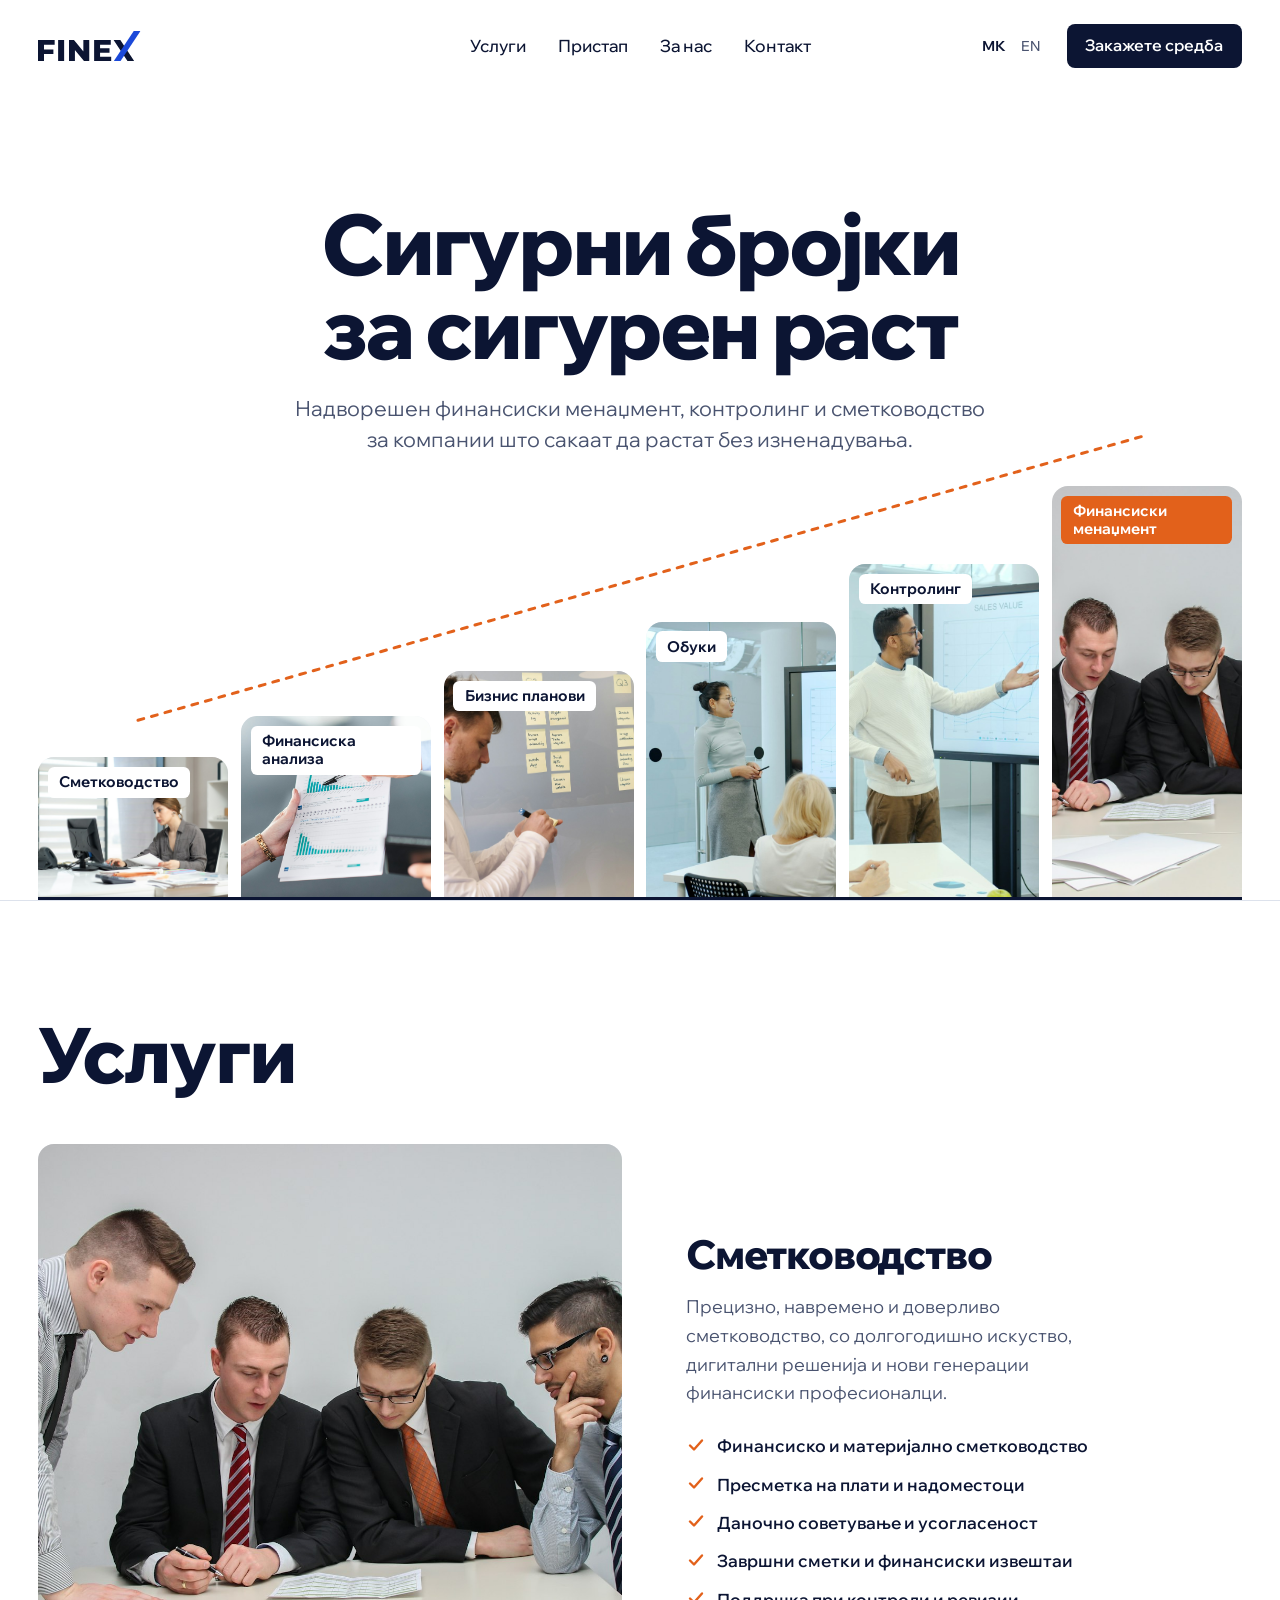
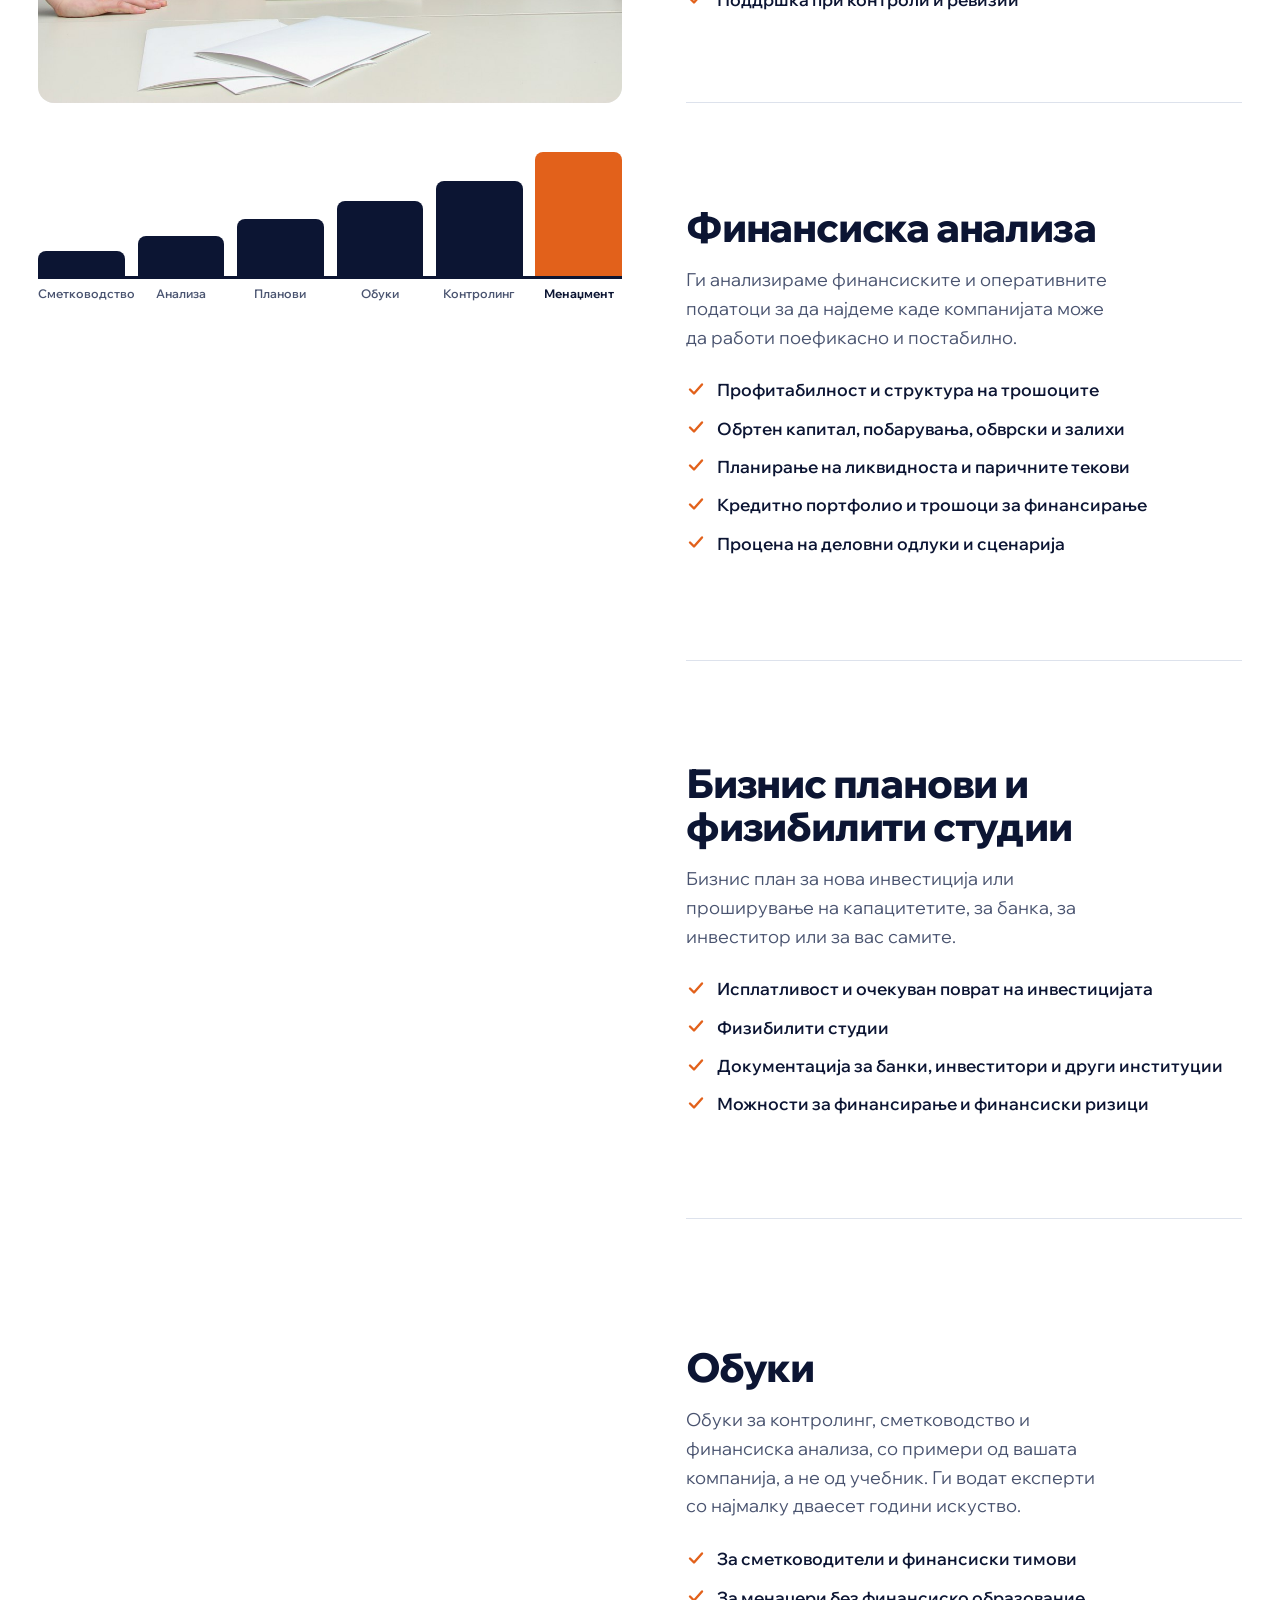
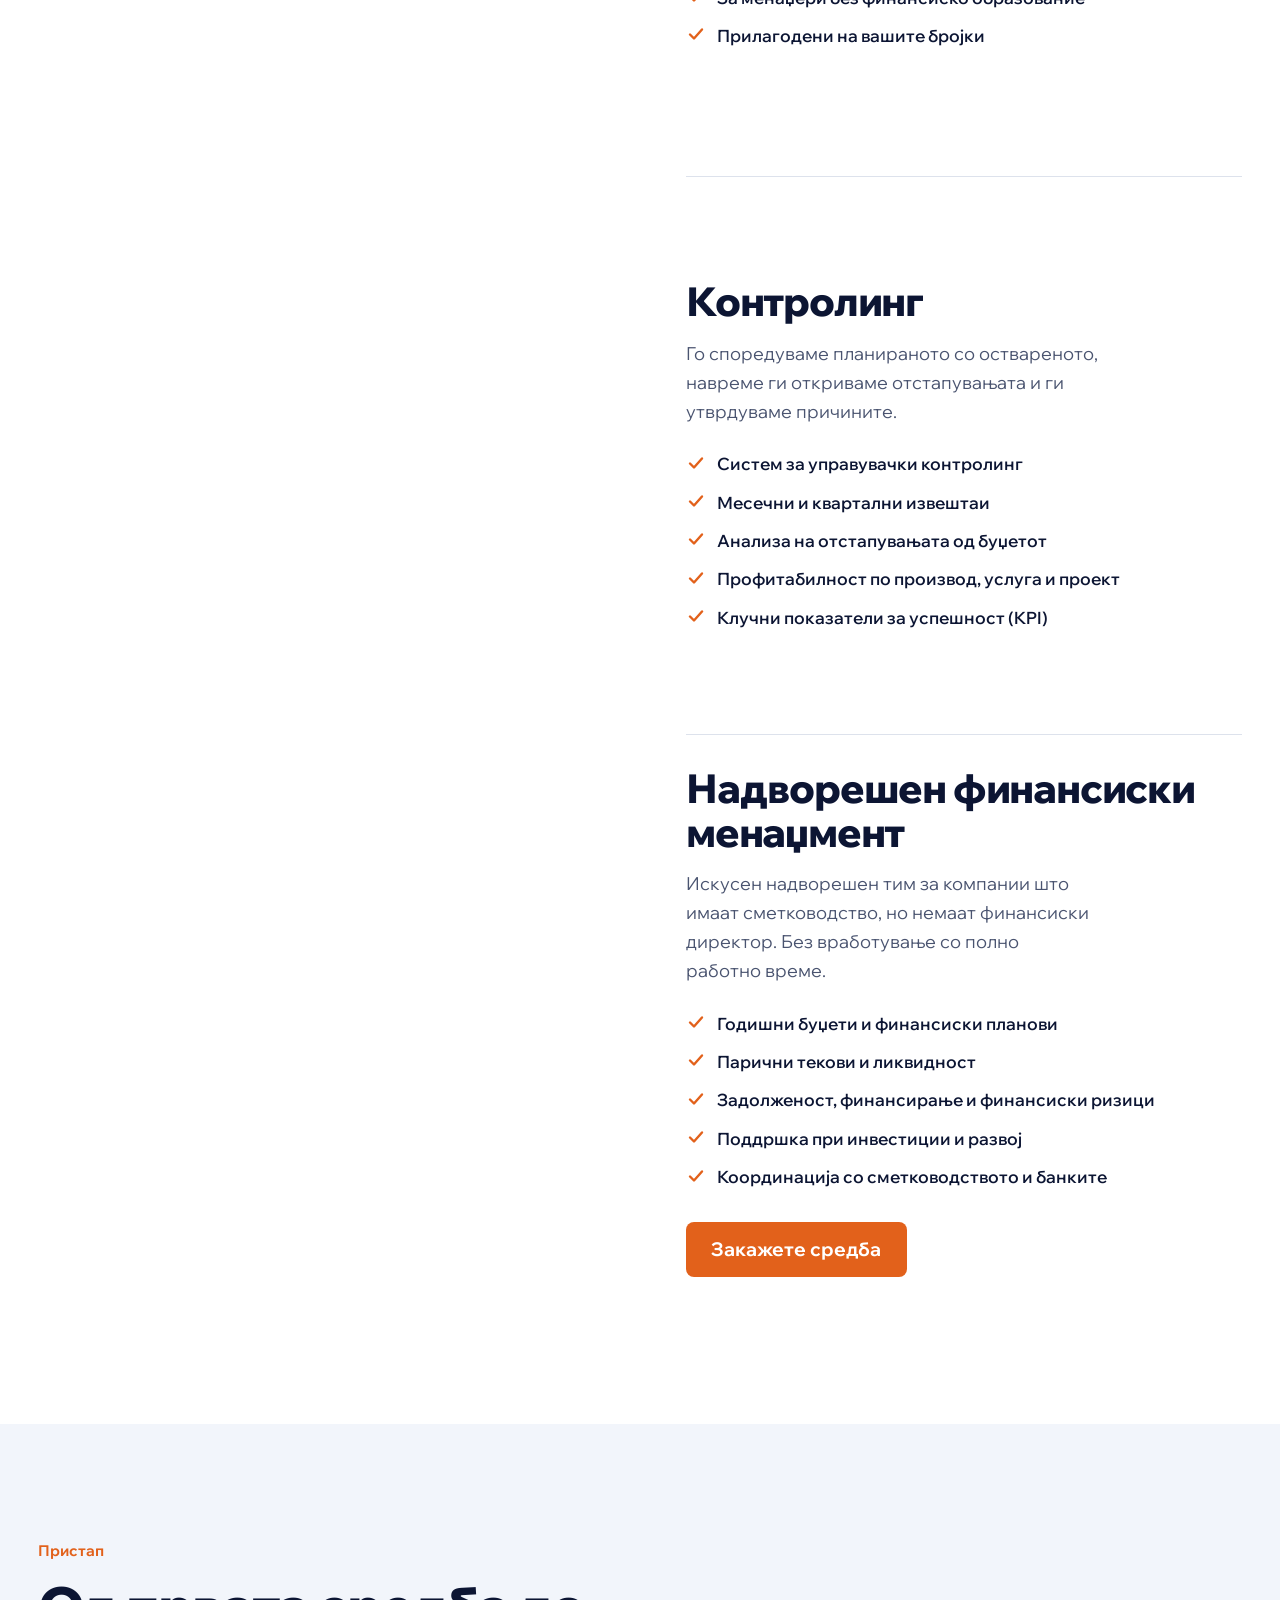
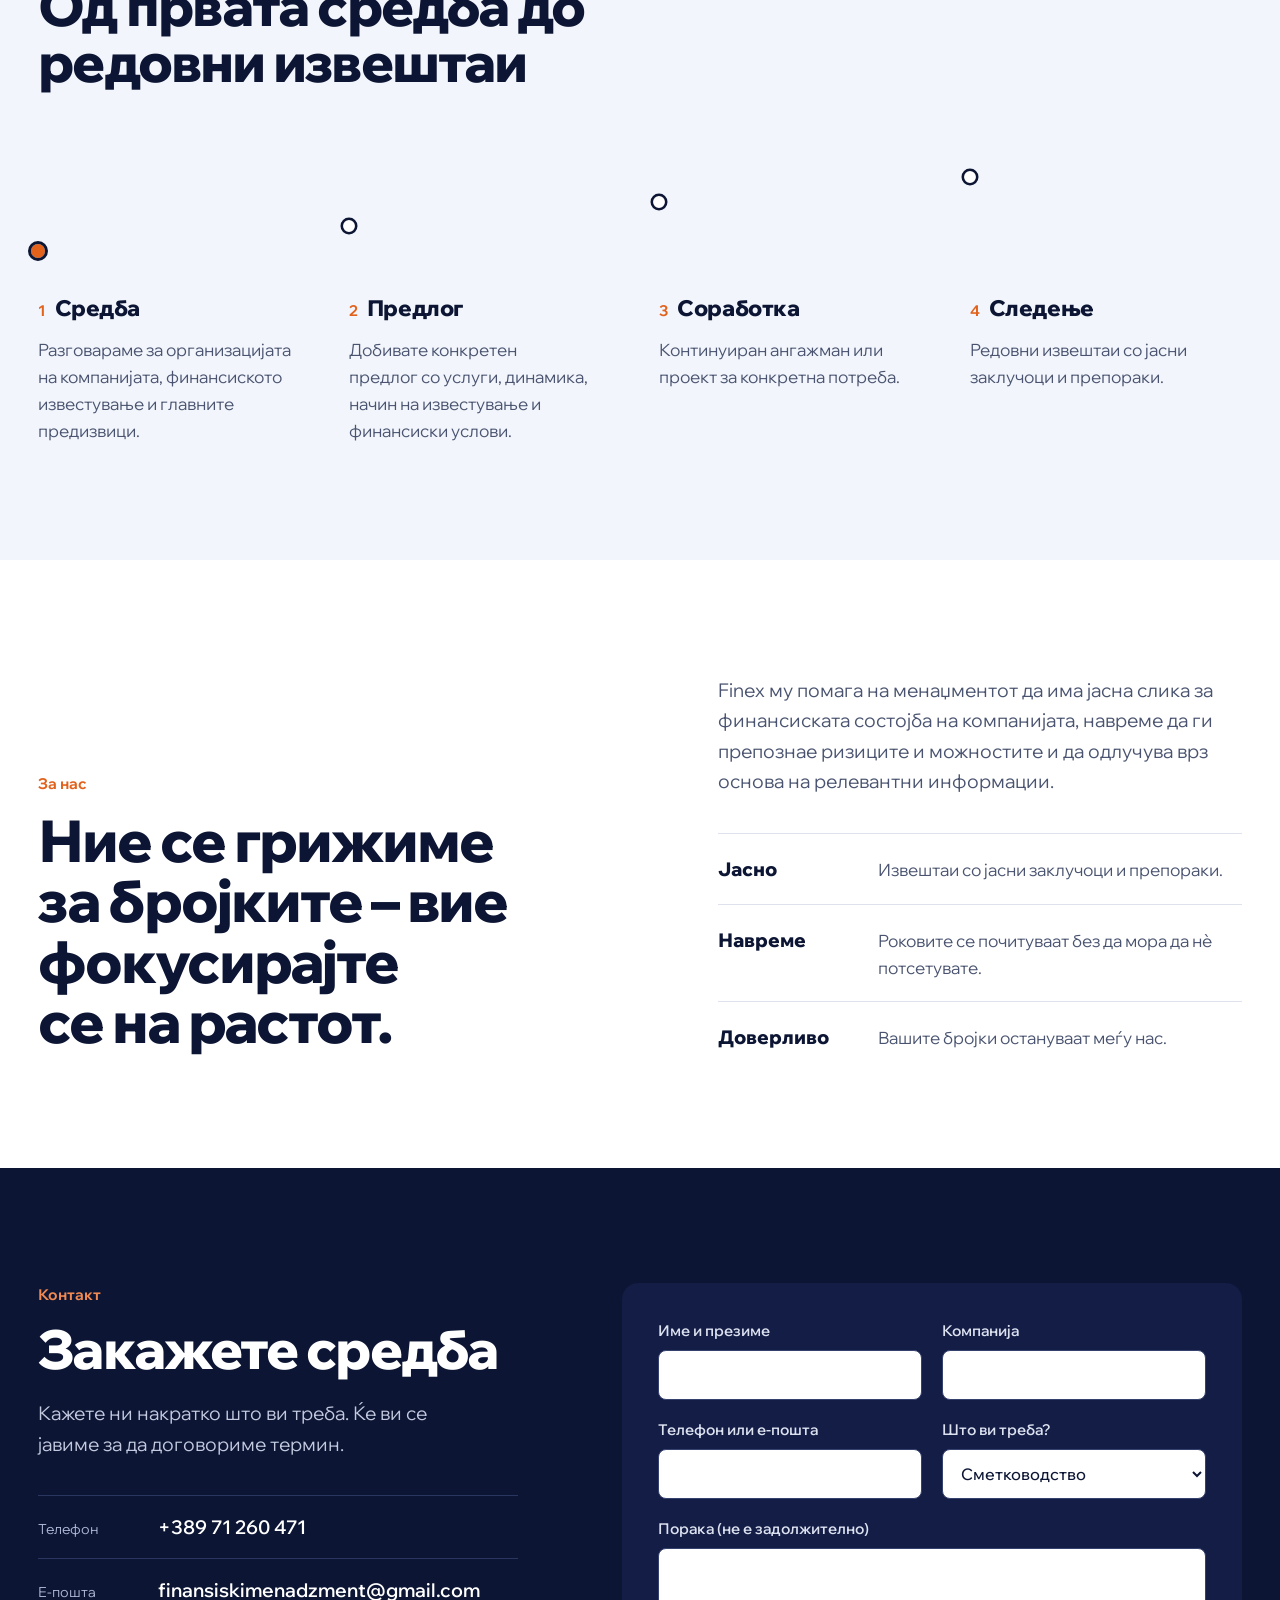
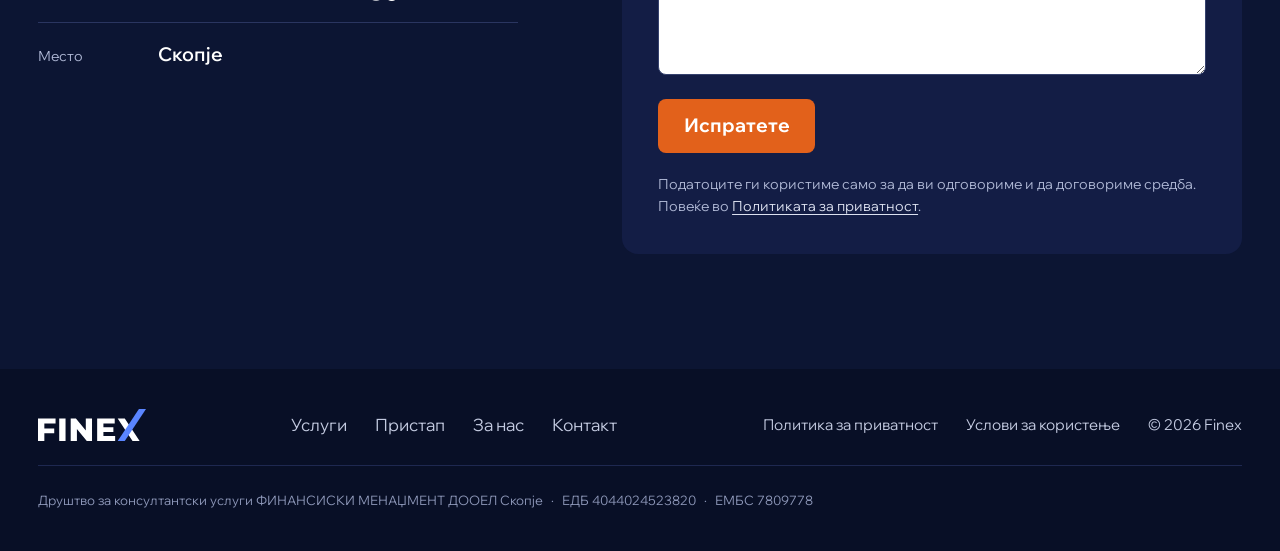
==== commit b6b8b355: "Contact details, firm line and a working form Co-Authored-By: Claude Opus 5.5 <noreply@anthropic.com" ====
--- a/index.html
+++ b/index.html
@@ -219,14 +219,19 @@
         <p class="eyebrow eyebrow--light" data-en="Contact">Контакт</p>
         <h2 data-en="Book a meeting">Закажете средба</h2>
         <p data-en="Tell us briefly what you need. We will get back to you to agree on a time.">Кажете ни накратко што ви треба. Ќе ви се јавиме за да договориме термин.</p>
-        <p class="note" data-en="Phone, e-mail and address will be added here once we have them.">Телефон, е-пошта и адреса ќе бидат додадени овде штом ги добиеме.</p>
-      </div>
-      <form class="form" data-form novalidate data-sc-in>
-        <label><span data-en="Name and surname">Име и презиме</span><input name="ime" autocomplete="name" required></label>
-        <label><span data-en="Company">Компанија</span><input name="firma" autocomplete="organization"></label>
-        <label><span data-en="Phone or e-mail">Телефон или е-пошта</span><input name="kontakt" autocomplete="email" required></label>
+        <dl class="reach">
+          <div><dt data-en="Phone">Телефон</dt><dd><a href="tel:+38971260471">+389 71 260 471</a></dd></div>
+          <div><dt data-en="E-mail">Е-пошта</dt><dd><a href="mailto:finansiskimenadzment@gmail.com">finansiskimenadzment@gmail.com</a></dd></div>
+          <div><dt data-en="Location">Место</dt><dd data-en="Skopje">Скопје</dd></div>
+        </dl>
+      </div>
+      <form class="form" data-form="finansiskimenadzment@gmail.com" novalidate data-sc-in>
+        <input class="form__trap" type="text" name="_honey" tabindex="-1" autocomplete="off" aria-hidden="true">
+        <label><span data-en="Name and surname">Име и презиме</span><input name="Име и презиме" autocomplete="name" required></label>
+        <label><span data-en="Company">Компанија</span><input name="Компанија" autocomplete="organization"></label>
+        <label><span data-en="Phone or e-mail">Телефон или е-пошта</span><input name="Телефон или е-пошта" autocomplete="email" required></label>
         <label><span data-en="What do you need?">Што ви треба?</span>
-          <select name="usluga">
+          <select name="Услуга">
             <option data-en="Accounting">Сметководство</option>
             <option data-en="Financial analysis">Финансиска анализа</option>
             <option data-en="Business plan or feasibility study">Бизнис план или физибилити студија</option>
@@ -236,7 +241,7 @@
             <option data-en="Not sure yet">Сѐ уште не знам</option>
           </select>
         </label>
-        <label class="form__wide"><span data-en="Message (optional)">Порака (не е задолжително)</span><textarea name="poraka" rows="4"></textarea></label>
+        <label class="form__wide"><span data-en="Message (optional)">Порака (не е задолжително)</span><textarea name="Порака" rows="4"></textarea></label>
         <div class="form__wide form__end">
           <button class="btn" type="submit" data-en="Send">Испратете</button>
           <p class="form__status" data-form-status role="status" aria-live="polite"></p>
@@ -261,6 +266,7 @@
       <a href="uslovi.html" data-page="uslovi.html" data-en="Terms of use">Услови за користење</a>
       <p class="foot__copy">© 2026 Finex</p>
     </div>
+    <p class="foot__firm">Друштво за консултантски услуги ФИНАНСИСКИ МЕНАЏМЕНТ ДООЕЛ Скопје<span><span data-en="Tax no. (ЕДБ)">ЕДБ</span> 4044024523820</span><span><span data-en="Reg. no. (ЕМБС)">ЕМБС</span> 7809778</span></p>
   </div>
 </footer>
 
--- a/finex.css
+++ b/finex.css
@@ -162,7 +162,16 @@
 .contact { background: var(--navy); color: var(--white); }
 .contact__grid { display: grid; grid-template-columns: minmax(0, 0.9fr) minmax(0, 1.1fr); gap: clamp(2.5rem, 6vw, 6rem); align-items: start; }
 .contact__intro > p:not(.eyebrow) { margin-top: 1.25rem; font-size: 1.1875rem; color: #C3CAE0; max-width: 34ch; }
-.contact__intro .note { margin-top: 2rem; padding: 1rem 1.15rem; border: 1px dashed #5A6690; border-radius: 0.5rem; font-size: 0.9375rem; color: #AEB7D4; }
+.reach { margin: 2.25rem 0 0; display: grid; gap: 1rem; max-width: 30rem; }
+.reach div { display: grid; grid-template-columns: 6.5rem minmax(0, 1fr); gap: 1rem; align-items: baseline; padding-top: 1rem; border-top: 1px solid #2A3560; }
+.reach dt { font-size: 0.875rem; color: #AEB7D4; }
+.reach dd { margin: 0; font-size: 1.1875rem; font-weight: 600; color: var(--white); overflow-wrap: anywhere; }
+.reach a { color: inherit; text-decoration: none; }
+.reach a:hover { text-decoration: underline; text-underline-offset: 0.2em; }
+.form__status.is-ok { color: var(--white); font-weight: 600; }
+.form { position: relative; }
+.form__trap { position: absolute; left: -9999px; width: 1px; height: 1px; opacity: 0; pointer-events: none; }
+.form button[disabled] { opacity: 0.6; cursor: progress; }
 .form { display: grid; grid-template-columns: 1fr 1fr; gap: 1.1rem 1.25rem; background: #131D45; padding: clamp(1.25rem, 3vw, 2.25rem); border-radius: 1rem; }
 .form label { display: grid; gap: 0.45rem; font-size: 0.9375rem; font-weight: 600; color: #DCE1F0; }
 .form__wide { grid-column: 1 / -1; }
@@ -186,6 +195,9 @@
 .foot__legal { display: flex; align-items: center; gap: 0.5rem 1.75rem; flex-wrap: wrap; font-size: 0.9375rem; }
 .foot__legal a { text-decoration: none; }
 .foot__legal a:hover { color: var(--white); }
+.foot__firm { width: 100%; min-width: 0; margin: 0; padding-top: 1.5rem; border-top: 1px solid #1E2850; font-size: 0.8125rem; color: #8D97B8; }
+.foot__firm > span { display: inline-block; white-space: nowrap; }
+.foot__firm > span::before { content: "·"; margin-inline: 0.6em; }
 
 /* -------------------------------------- privacy policy and terms pages -- */
 [data-lang-block="en"], html[lang="en"] [data-lang-block="mk"] { display: none; }
@@ -286,6 +298,8 @@
   .form { grid-template-columns: 1fr; }
   .legal__sec { grid-template-columns: 1fr; gap: 0.75rem; }
   .foot__grid { flex-direction: column; align-items: flex-start; }
+  .foot__firm > span { display: block; }
+  .foot__firm > span::before { content: none; }
 }
 /* Upright tablets: taller rows, so the chart fills the screen under the buttons. */
 @media (min-width: 600px) and (max-width: 860px) {
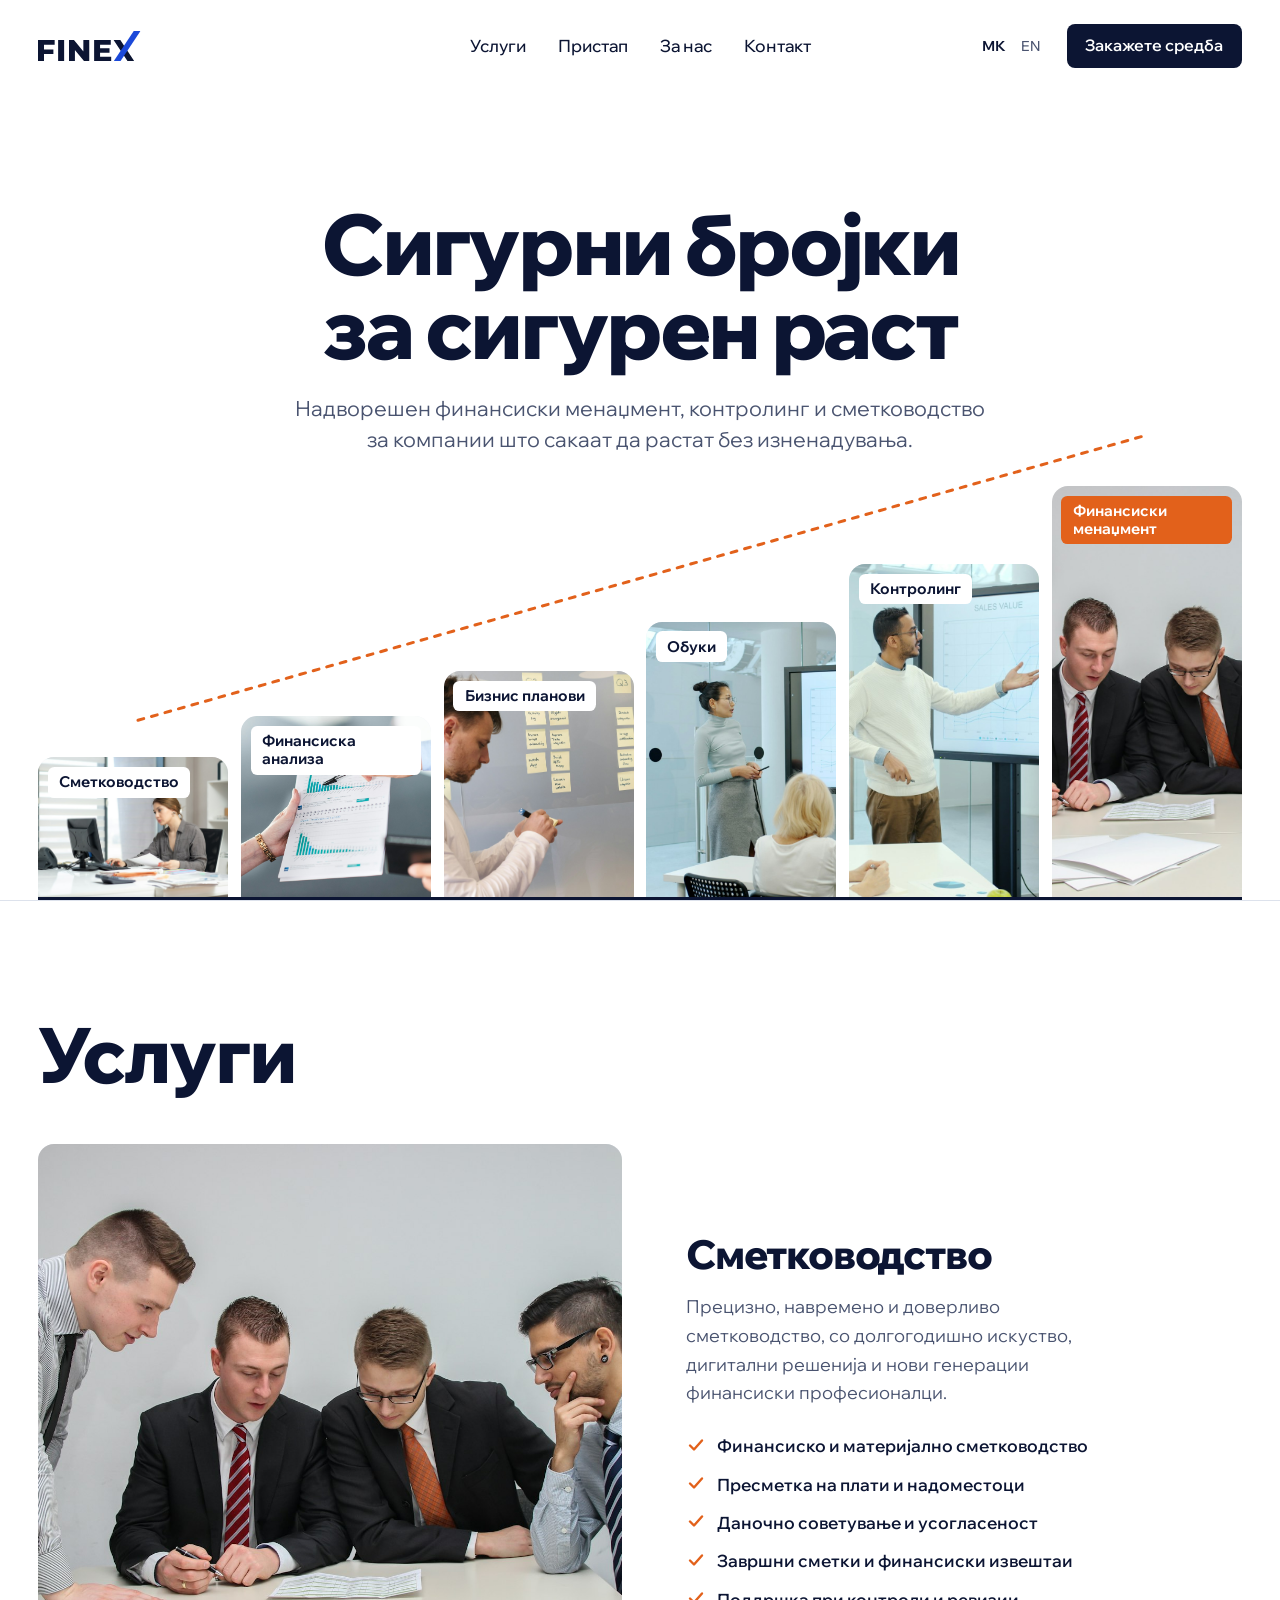
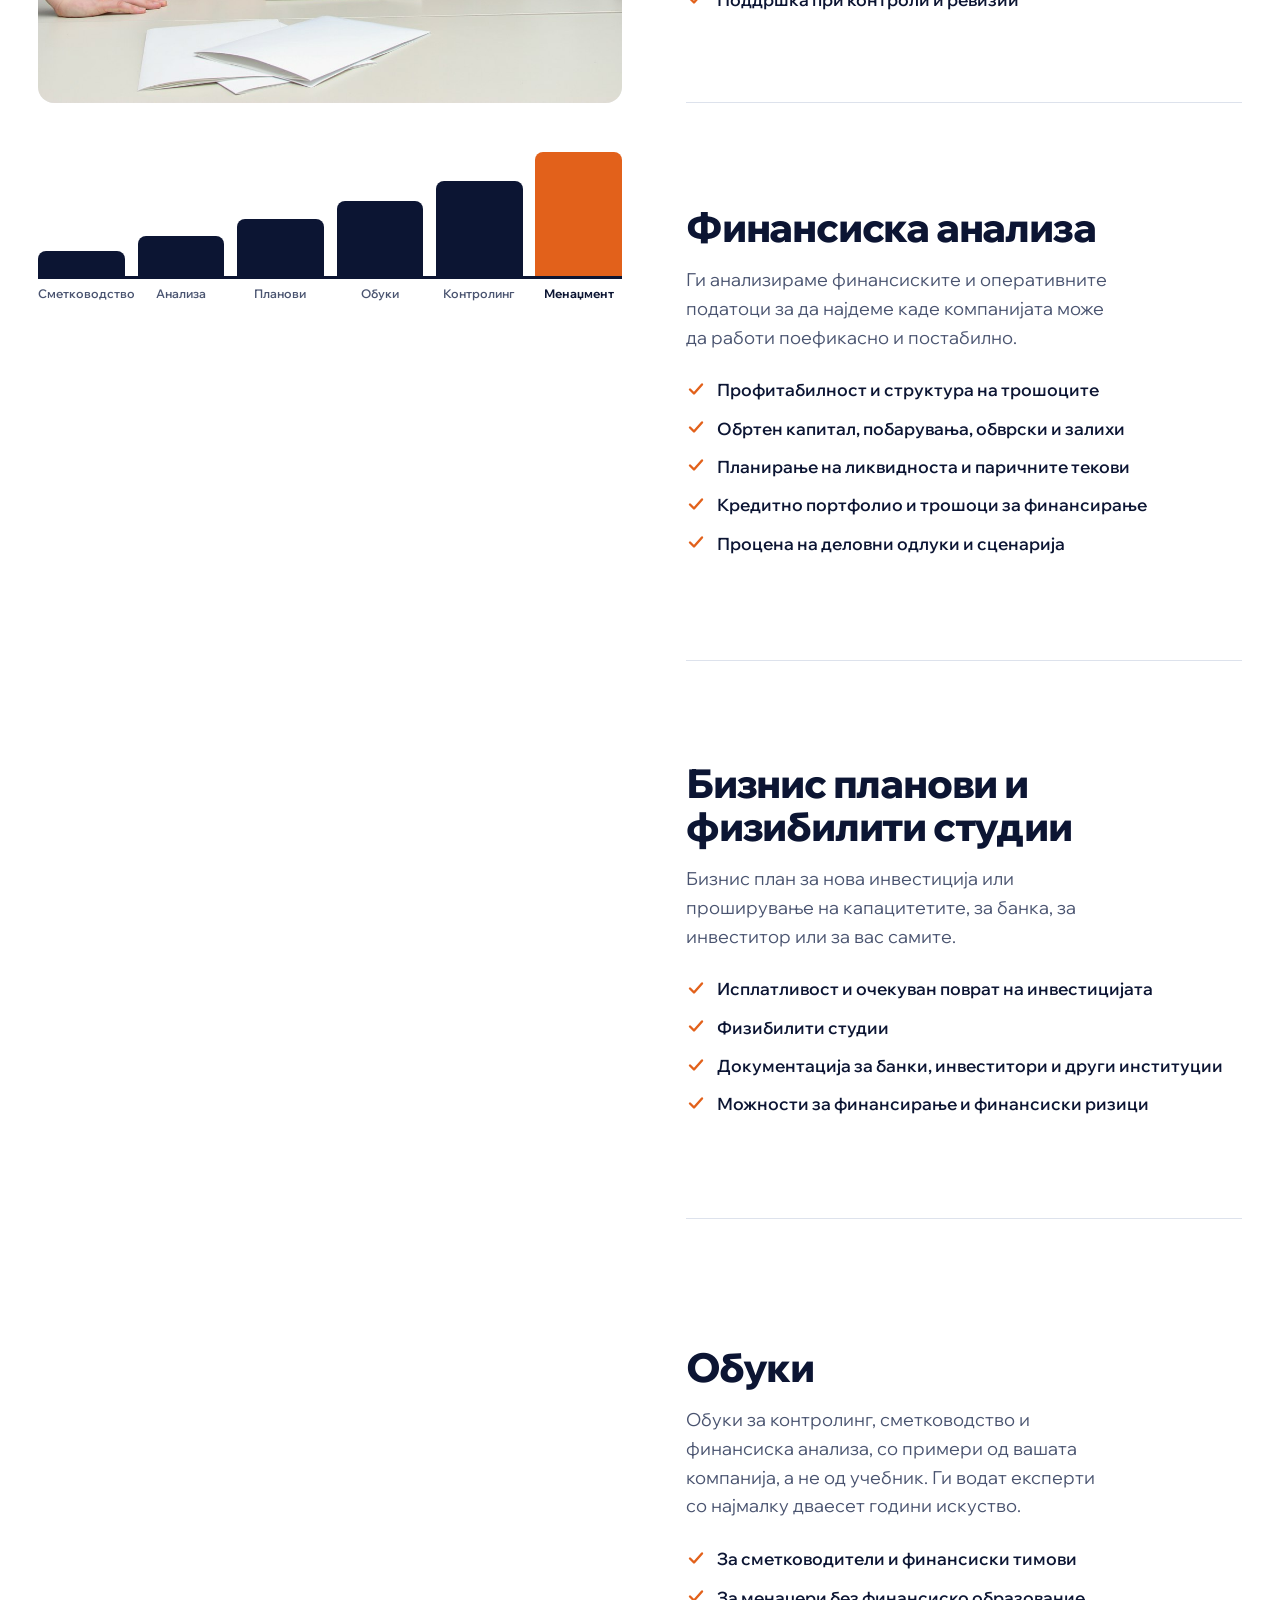
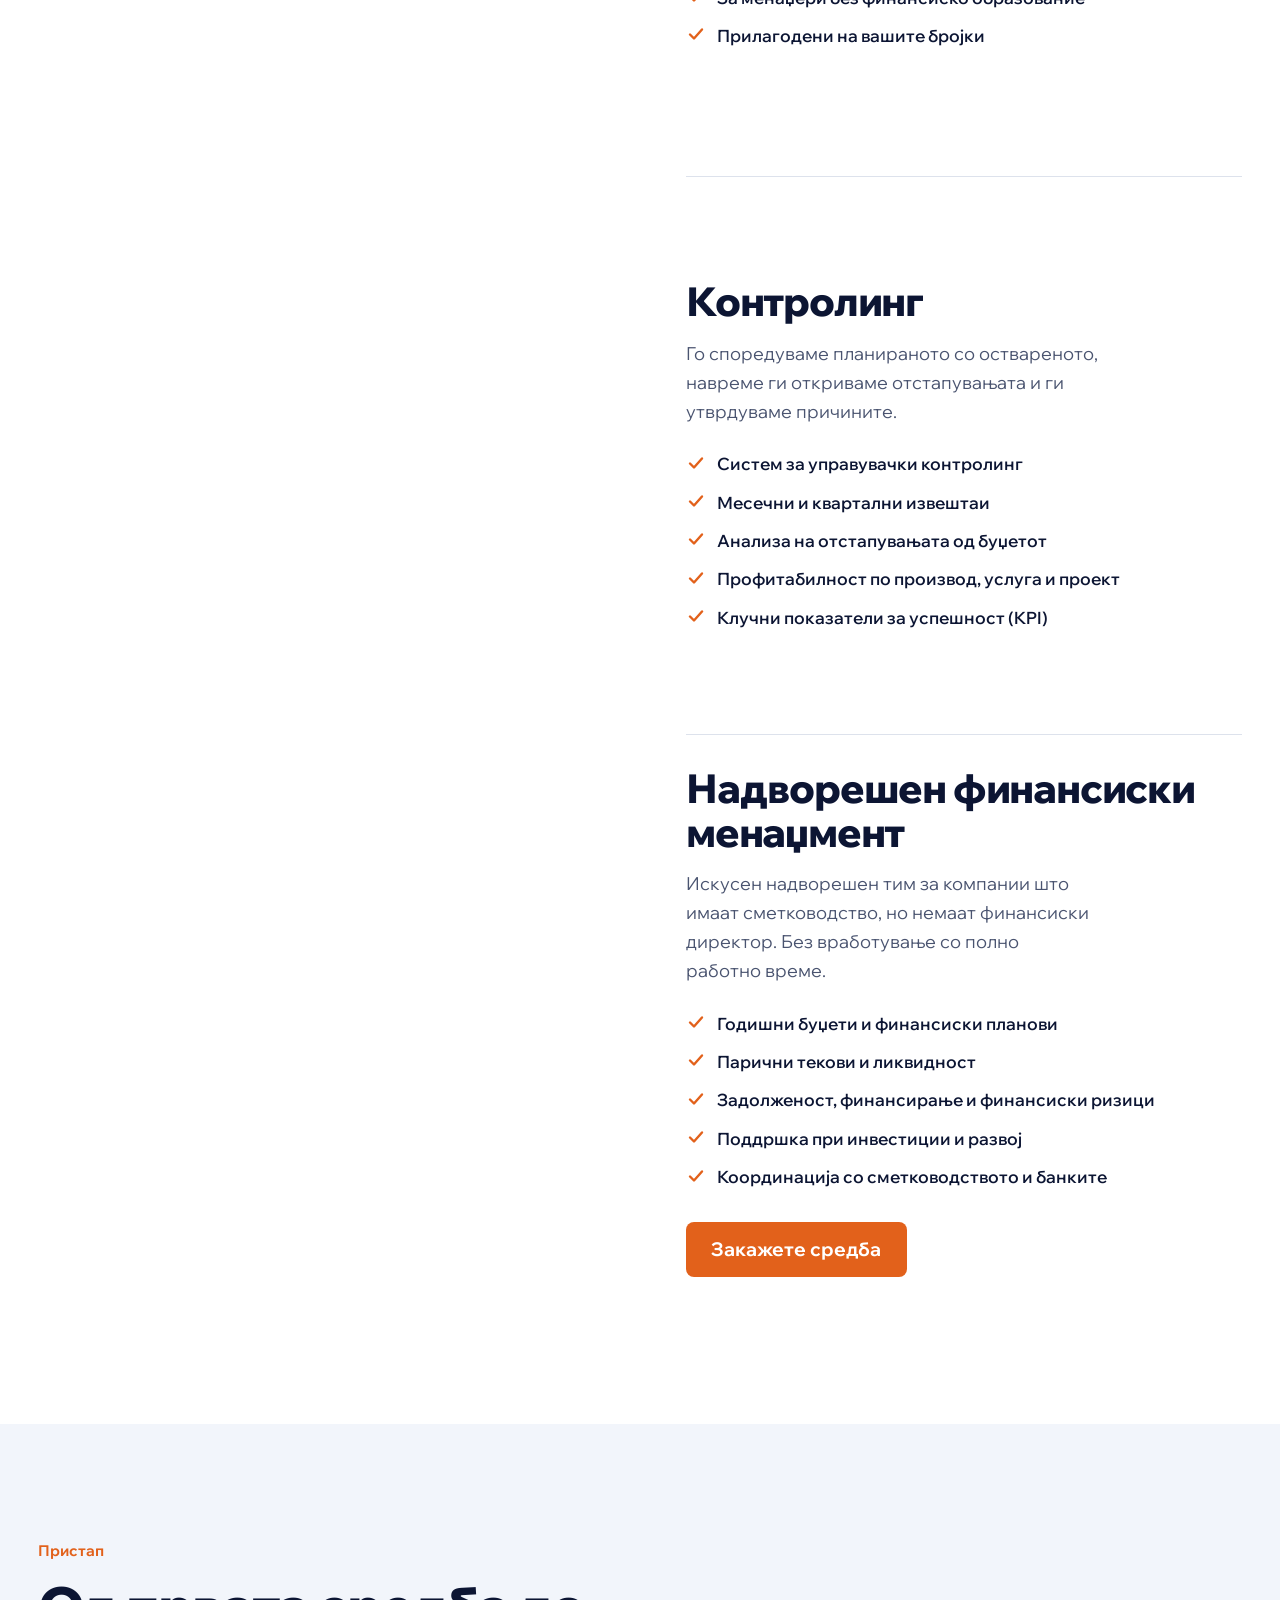
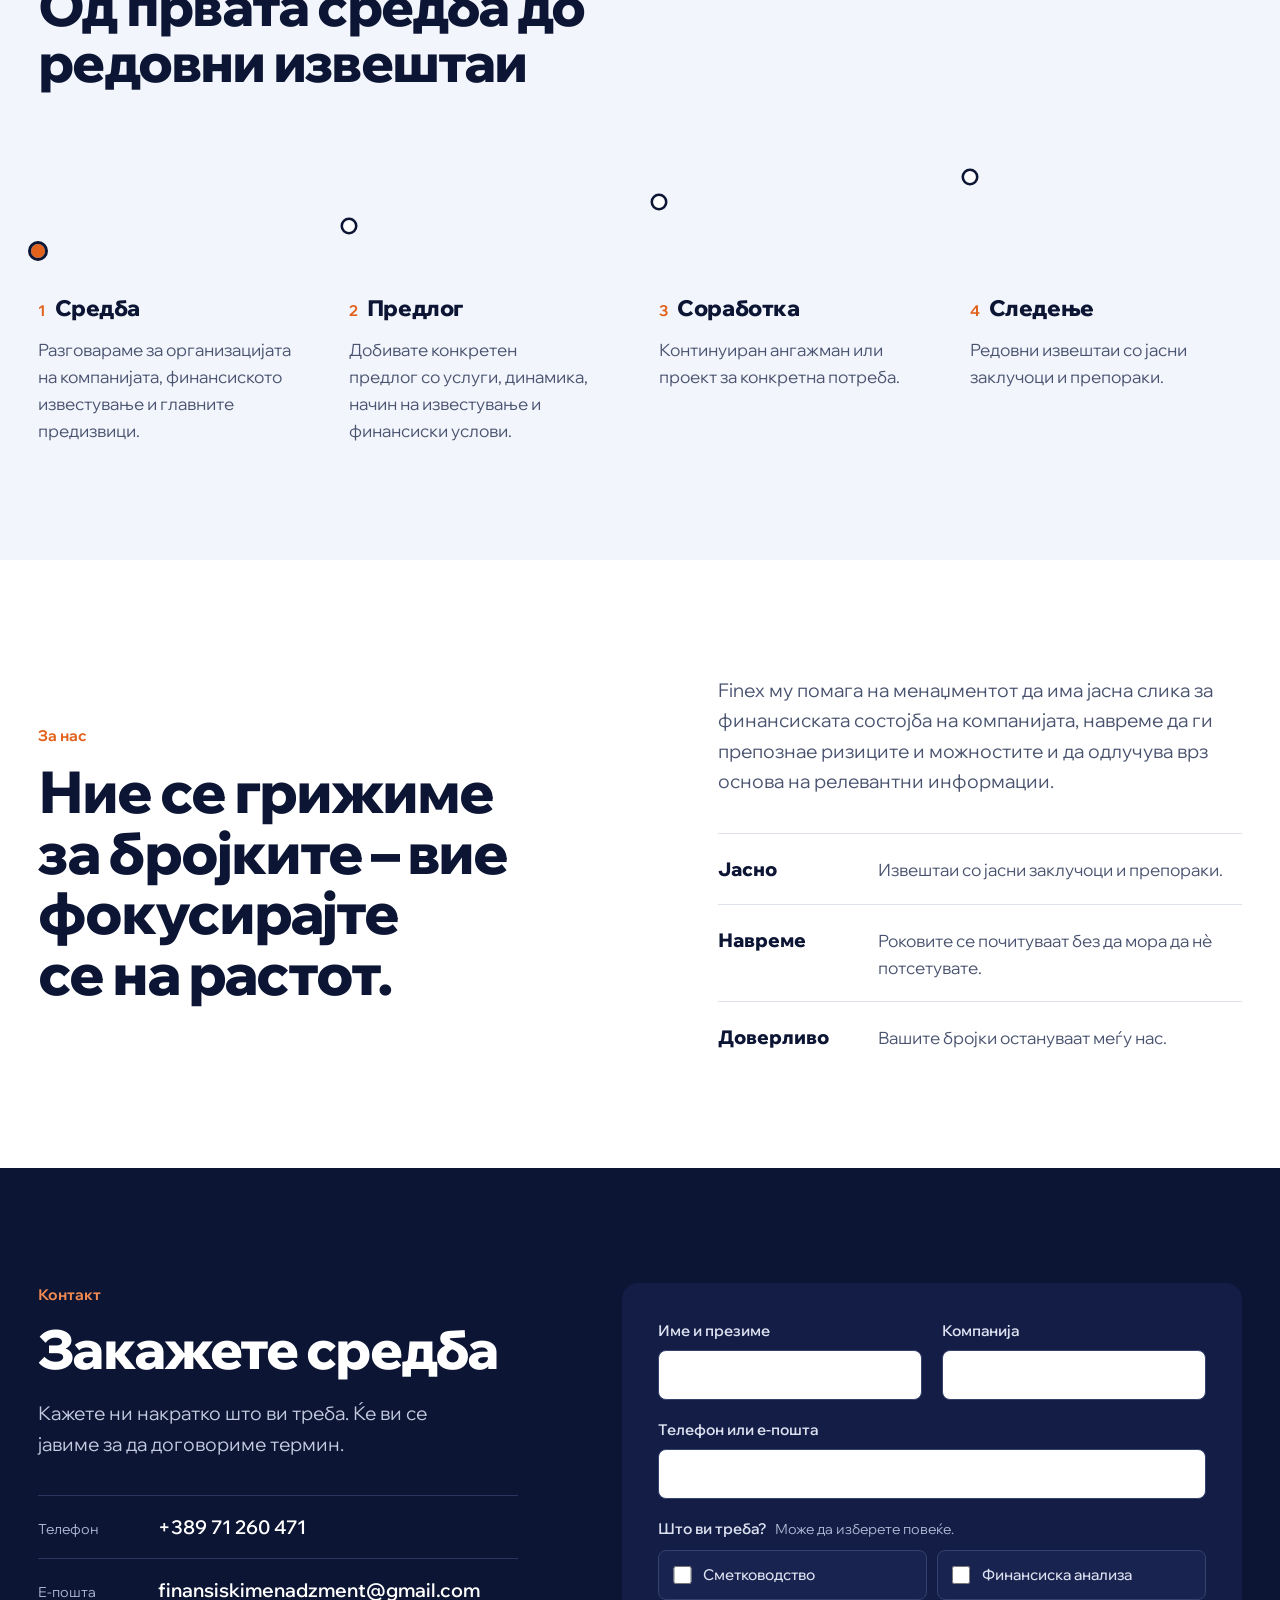
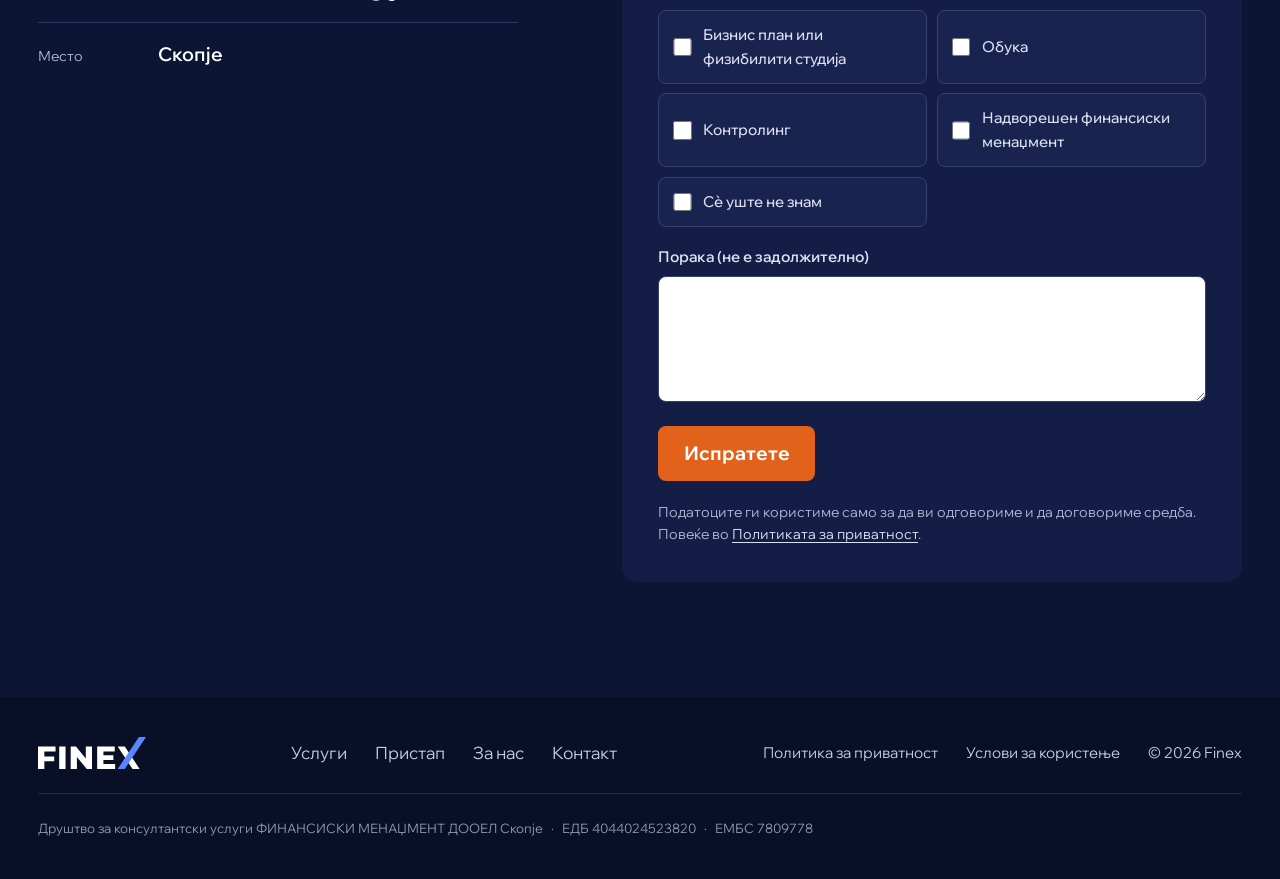
==== commit 071ee338: "Several services can be chosen in the form Co-Authored-By: Claude Opus 5.5 <noreply@anthropic.com>" ====
--- a/index.html
+++ b/index.html
@@ -229,18 +229,20 @@
         <input class="form__trap" type="text" name="_honey" tabindex="-1" autocomplete="off" aria-hidden="true">
         <label><span data-en="Name and surname">Име и презиме</span><input name="Име и презиме" autocomplete="name" required></label>
         <label><span data-en="Company">Компанија</span><input name="Компанија" autocomplete="organization"></label>
-        <label><span data-en="Phone or e-mail">Телефон или е-пошта</span><input name="Телефон или е-пошта" autocomplete="email" required></label>
-        <label><span data-en="What do you need?">Што ви треба?</span>
-          <select name="Услуга">
-            <option data-en="Accounting">Сметководство</option>
-            <option data-en="Financial analysis">Финансиска анализа</option>
-            <option data-en="Business plan or feasibility study">Бизнис план или физибилити студија</option>
-            <option data-en="Training">Обука</option>
-            <option data-en="Controlling">Контролинг</option>
-            <option data-en="Outsourced financial management">Надворешен финансиски менаџмент</option>
-            <option data-en="Not sure yet">Сѐ уште не знам</option>
-          </select>
-        </label>
+        <label class="form__wide"><span data-en="Phone or e-mail">Телефон или е-пошта</span><input name="Телефон или е-пошта" autocomplete="email" required></label>
+        <!-- Values stay Macedonian in both languages, so the e-mail to the client reads the same. -->
+        <fieldset class="form__wide picks" data-picks>
+          <legend data-en="What do you need? <small>You can choose more than one.</small>">Што ви треба? <small>Може да изберете повеќе.</small></legend>
+          <div class="picks__list">
+            <label class="pick"><input type="checkbox" name="Услуга" value="Сметководство"><span data-en="Accounting">Сметководство</span></label>
+            <label class="pick"><input type="checkbox" name="Услуга" value="Финансиска анализа"><span data-en="Financial analysis">Финансиска анализа</span></label>
+            <label class="pick"><input type="checkbox" name="Услуга" value="Бизнис план или физибилити студија"><span data-en="Business plan or feasibility study">Бизнис план или физибилити студија</span></label>
+            <label class="pick"><input type="checkbox" name="Услуга" value="Обука"><span data-en="Training">Обука</span></label>
+            <label class="pick"><input type="checkbox" name="Услуга" value="Контролинг"><span data-en="Controlling">Контролинг</span></label>
+            <label class="pick"><input type="checkbox" name="Услуга" value="Надворешен финансиски менаџмент"><span data-en="Outsourced financial management">Надворешен финансиски менаџмент</span></label>
+            <label class="pick"><input type="checkbox" name="Услуга" value="Сѐ уште не знам" data-pick-unsure><span data-en="Not sure yet">Сѐ уште не знам</span></label>
+          </div>
+        </fieldset>
         <label class="form__wide"><span data-en="Message (optional)">Порака (не е задолжително)</span><textarea name="Порака" rows="4"></textarea></label>
         <div class="form__wide form__end">
           <button class="btn" type="submit" data-en="Send">Испратете</button>
--- a/finex.css
+++ b/finex.css
@@ -150,7 +150,7 @@
 .steps li p { text-wrap: pretty; margin-top: 0.6rem; color: var(--muted); }
 
 /* -------------------------------------------------------------- about -- */
-.about__grid { display: grid; grid-template-columns: minmax(0, 1.15fr) minmax(0, 1fr); gap: clamp(2.5rem, 6vw, 6rem); align-items: end; }
+.about__grid { display: grid; grid-template-columns: minmax(0, 1.15fr) minmax(0, 1fr); gap: clamp(2.5rem, 6vw, 6rem); align-items: center; }
 .slogan { font-size: clamp(2.2rem, 1.2rem + 3vw, 4rem); line-height: 1.05; }
 .about__body > p { font-size: 1.1875rem; color: var(--muted); }
 .values { margin-top: 2.25rem; display: grid; gap: 1.25rem; }
@@ -178,6 +178,16 @@
 .form input, .form select, .form textarea { width: 100%; min-height: 3.1rem; padding: 0.7rem 0.9rem; border: 1px solid #36426E; border-radius: 0.5rem; background: var(--white); color: var(--navy); font-size: 1rem; font-weight: 500; }
 .form textarea { resize: vertical; min-height: 7rem; }
 .form input:focus-visible, .form select:focus-visible, .form textarea:focus-visible { outline: 3px solid var(--orange); outline-offset: 1px; }
+.picks { margin: 0; padding: 0; border: 0; min-width: 0; }
+.picks legend { padding: 0; margin-bottom: 0.6rem; font-size: 0.9375rem; font-weight: 600; color: #DCE1F0; }
+.picks legend small { font-size: 0.875rem; font-weight: 400; color: #AEB7D4; margin-left: 0.35em; }
+.picks__list { display: grid; grid-template-columns: 1fr 1fr; gap: 0.6rem; }
+.form .pick { display: flex; align-items: center; gap: 0.7rem; padding: 0.75rem 0.9rem; border: 1px solid #36426E; border-radius: 0.5rem; background: #18234F; font-weight: 500; color: #DCE1F0; cursor: pointer; transition: border-color 0.15s, background-color 0.15s; }
+.form .pick:hover { border-color: #5A6690; }
+.form .pick:has(input:checked) { border-color: var(--orange); background: #1F2B5C; color: var(--white); }
+.form .pick input { flex: none; width: 1.15rem; height: 1.15rem; min-height: 0; margin: 0; padding: 0; accent-color: var(--orange); cursor: pointer; }
+.form .pick:has(input:focus-visible) { outline: 3px solid var(--orange); outline-offset: 1px; }
+.form .pick input:focus-visible { outline: none; }
 .form [aria-invalid="true"] { border-color: var(--orange); box-shadow: 0 0 0 1px var(--orange); }
 .form__end { display: flex; align-items: center; gap: 1.25rem; flex-wrap: wrap; margin-top: 0.4rem; }
 .form__status { font-size: 0.9375rem; color: #DCE1F0; max-width: 34ch; }
@@ -296,6 +306,7 @@
   .about__grid, .contact__grid { grid-template-columns: 1fr; }
   .values li { grid-template-columns: 1fr; gap: 0.25rem; }
   .form { grid-template-columns: 1fr; }
+  .picks__list { grid-template-columns: 1fr; }
   .legal__sec { grid-template-columns: 1fr; gap: 0.75rem; }
   .foot__grid { flex-direction: column; align-items: flex-start; }
   .foot__firm > span { display: block; }
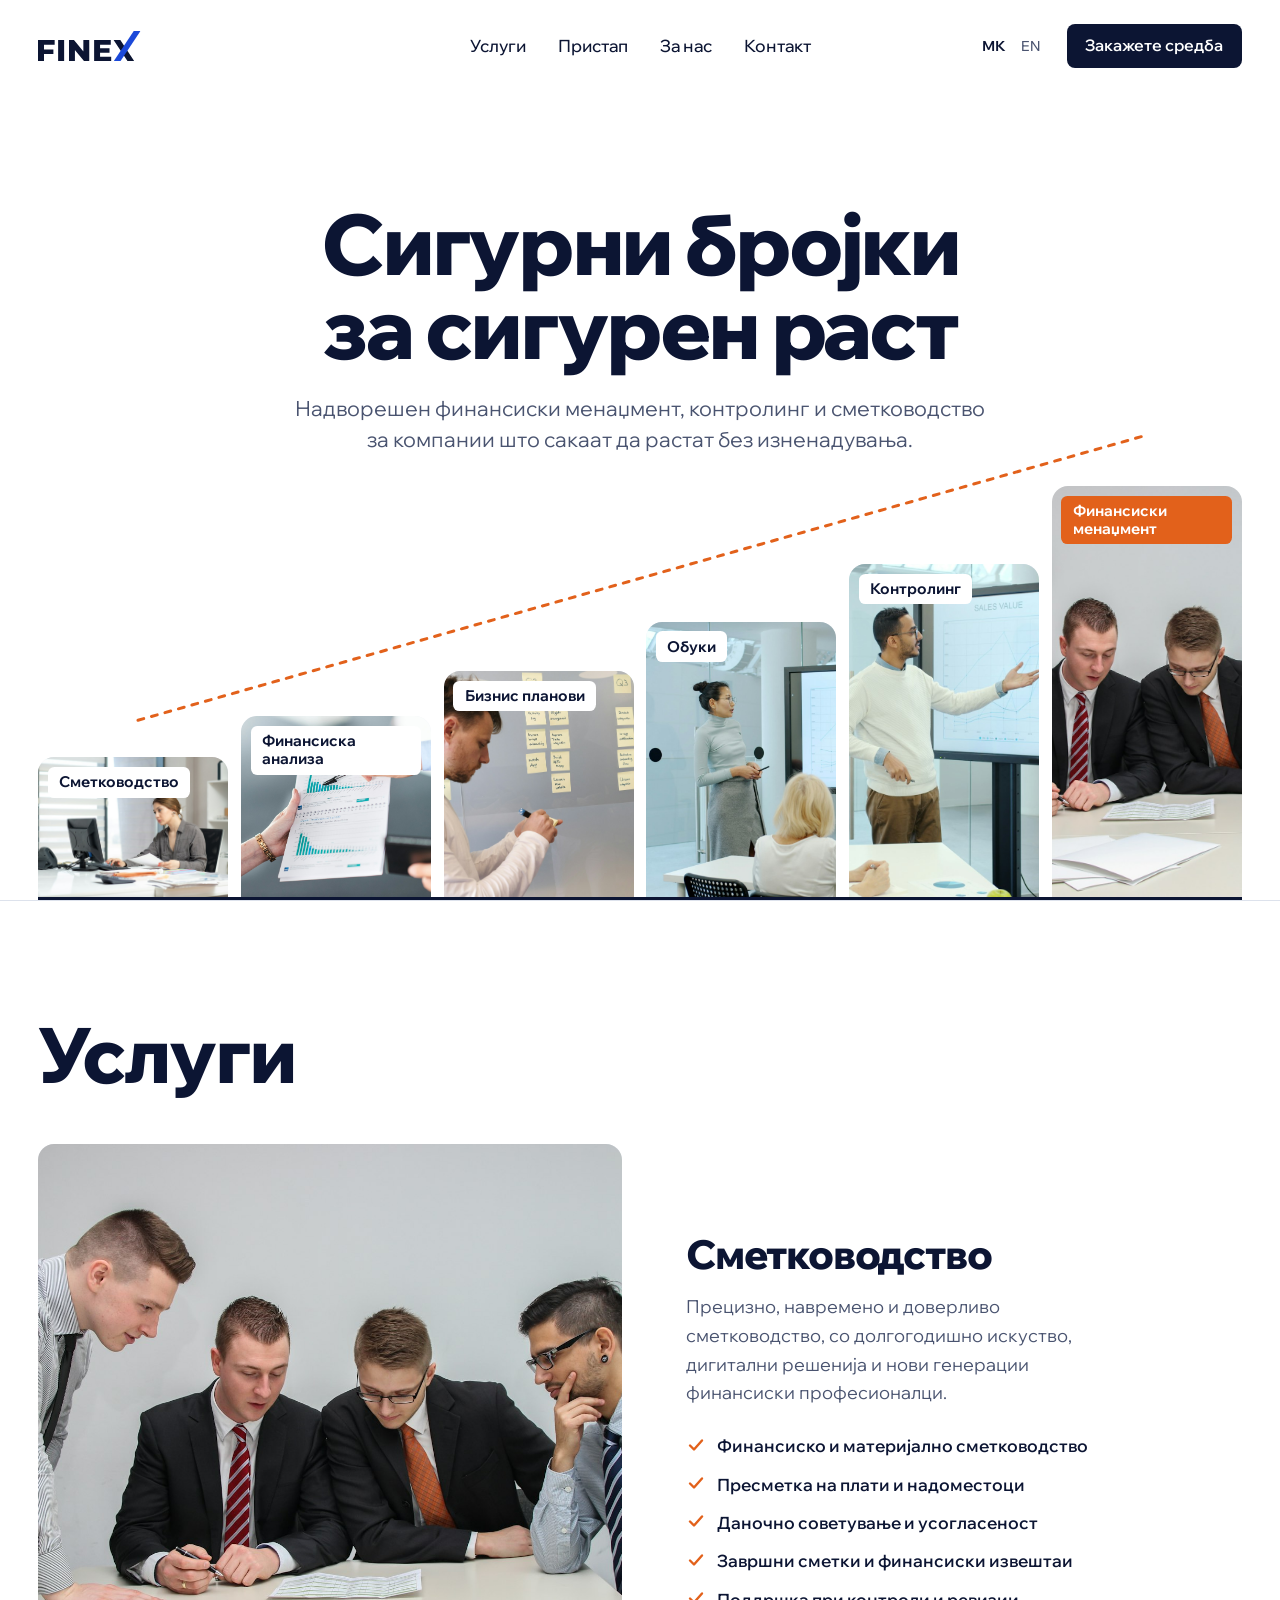
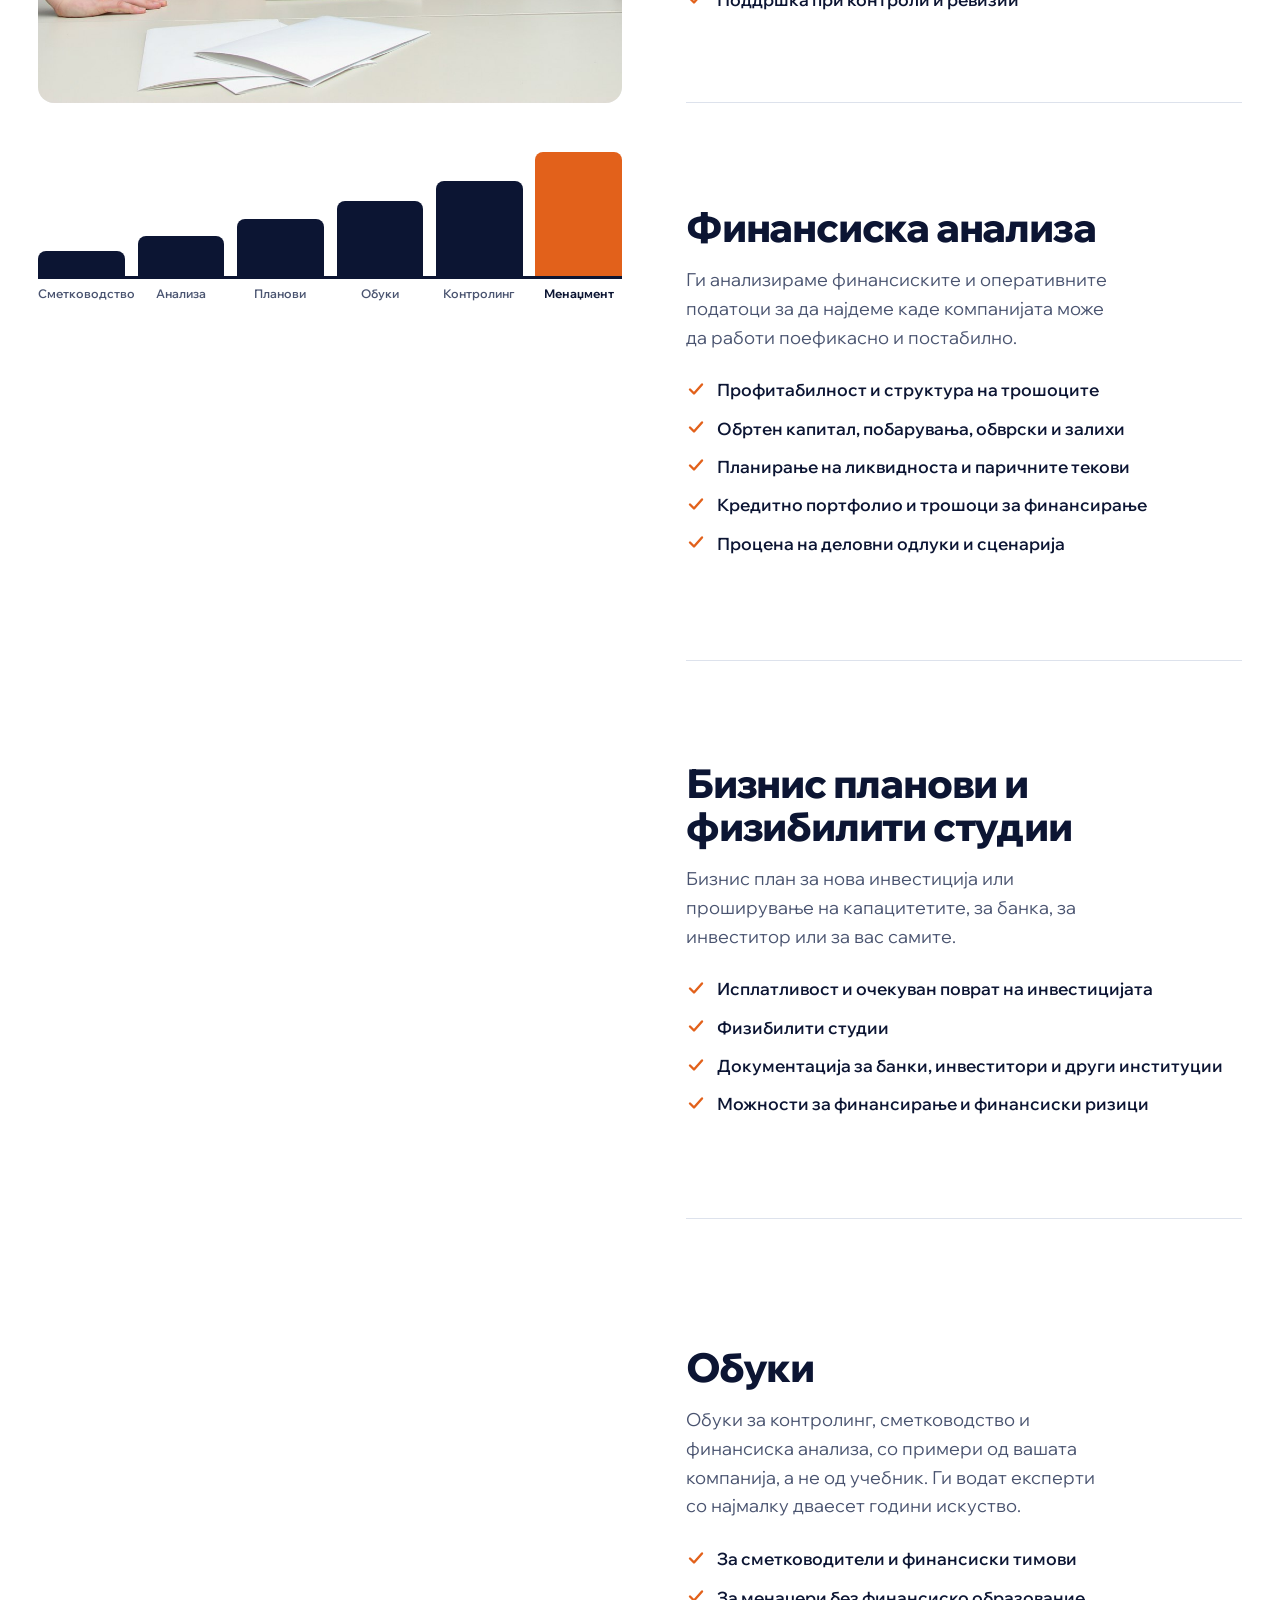
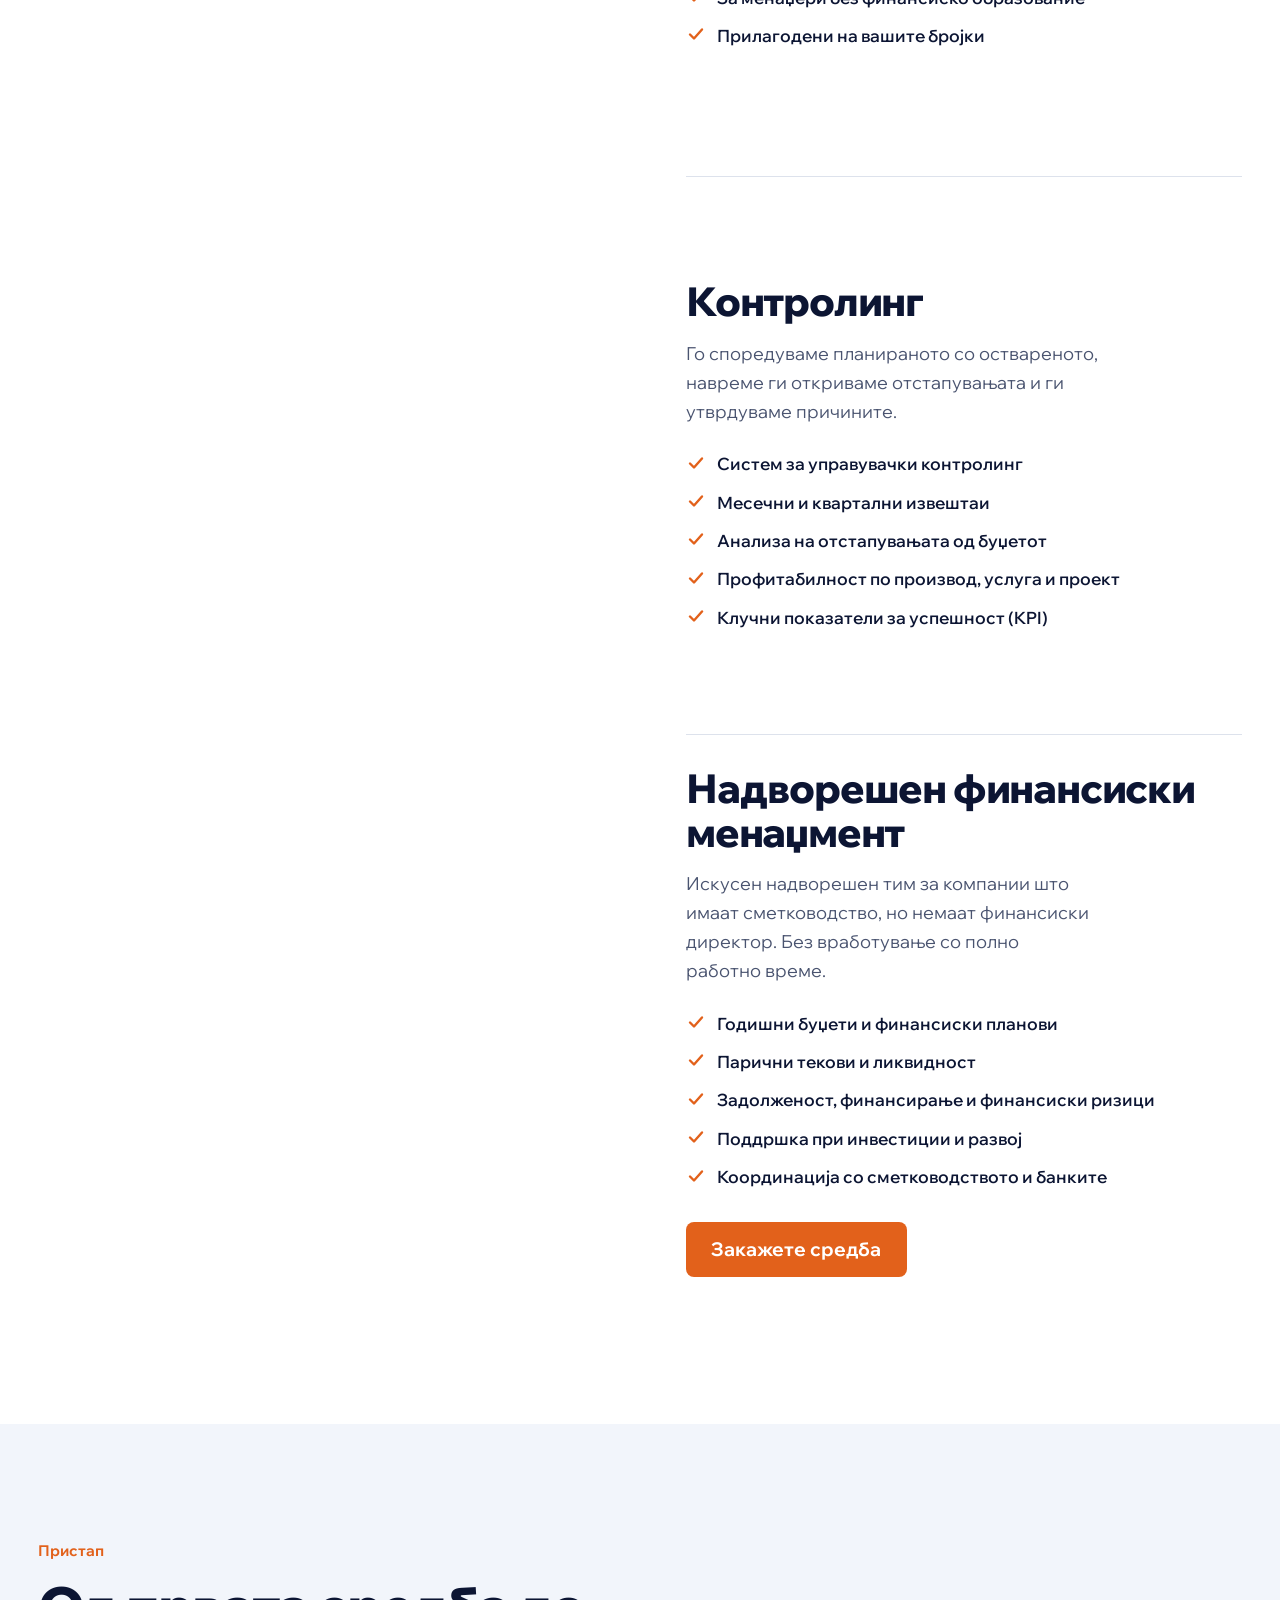
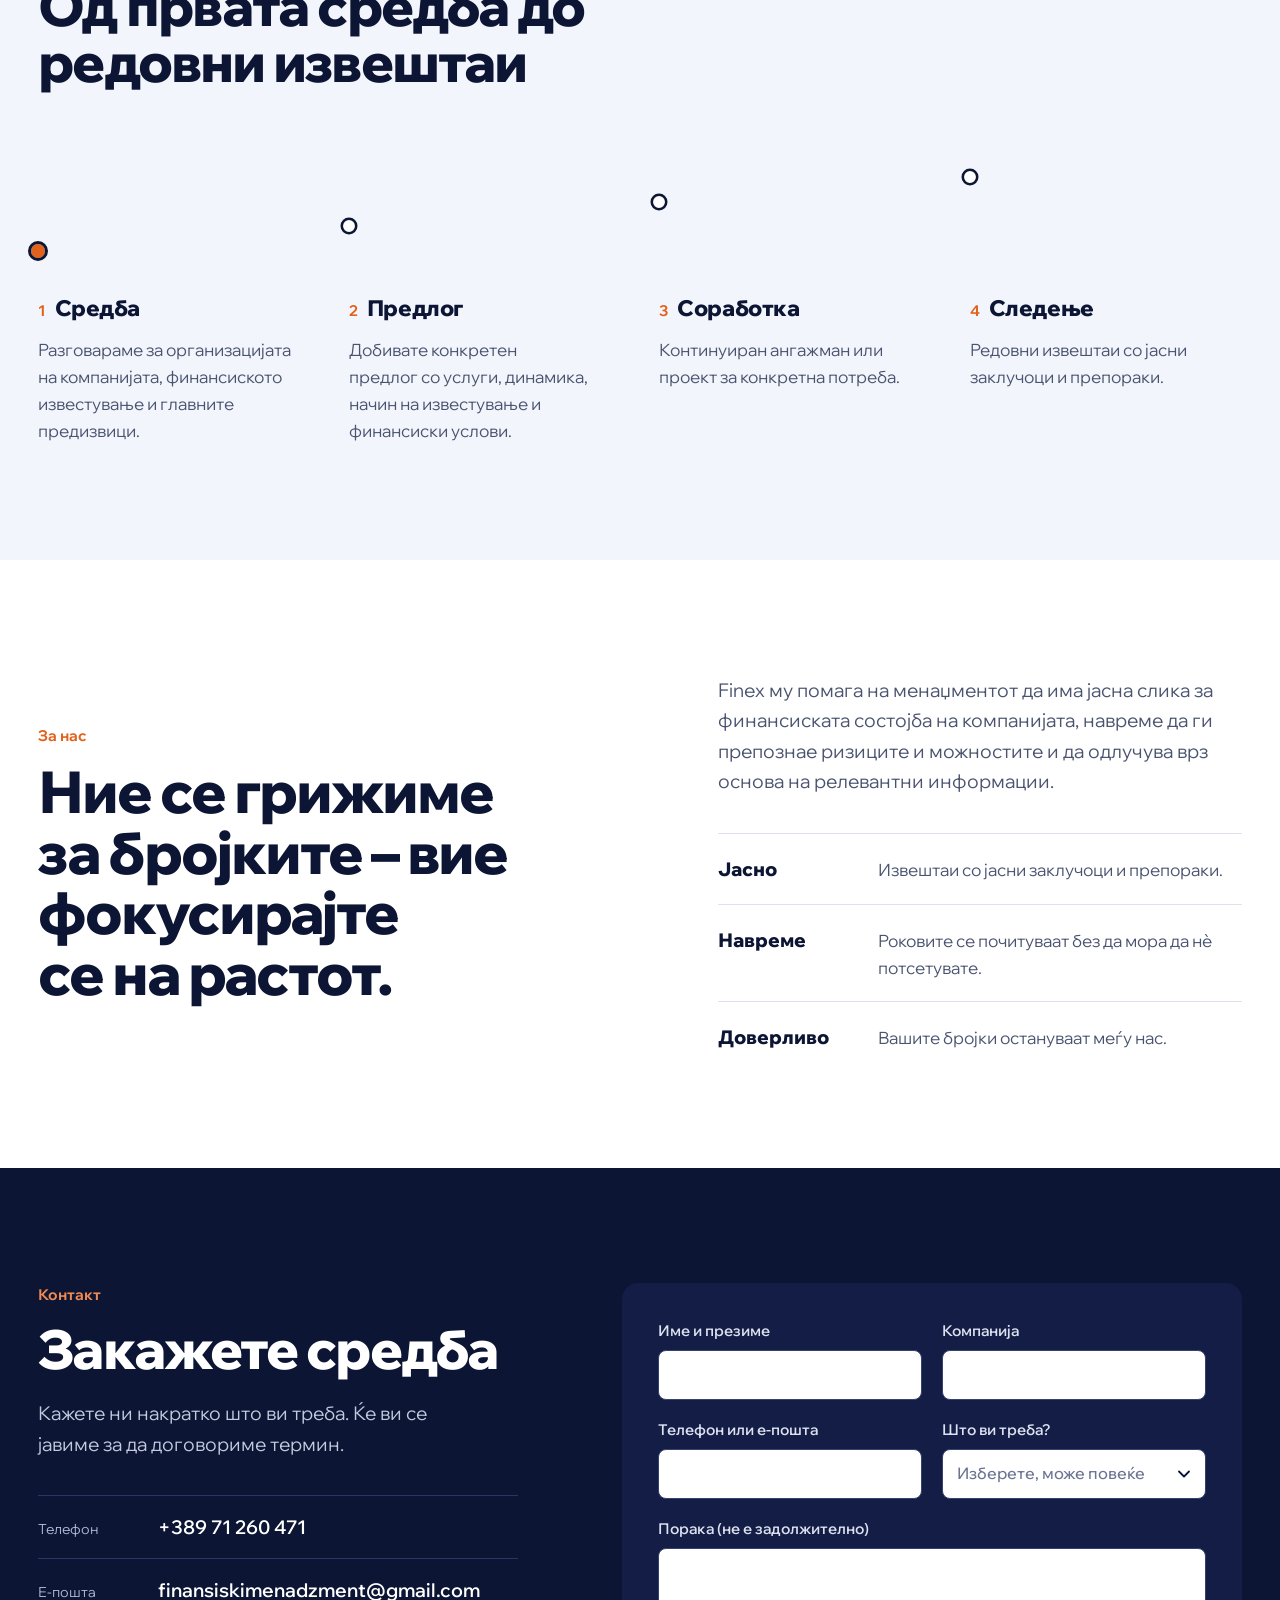
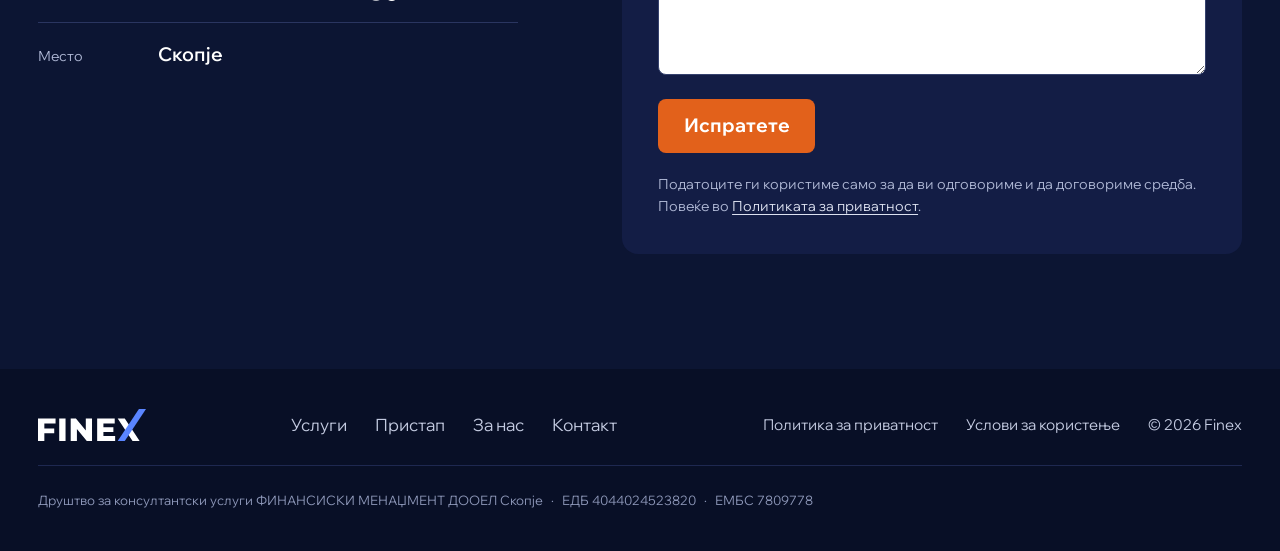
==== commit 9f78acf3: "Services as a closed multi-choice field Co-Authored-By: Claude Opus 5.5 <noreply@anthropic.com>" ====
--- a/index.html
+++ b/index.html
@@ -229,11 +229,16 @@
         <input class="form__trap" type="text" name="_honey" tabindex="-1" autocomplete="off" aria-hidden="true">
         <label><span data-en="Name and surname">Име и презиме</span><input name="Име и презиме" autocomplete="name" required></label>
         <label><span data-en="Company">Компанија</span><input name="Компанија" autocomplete="organization"></label>
-        <label class="form__wide"><span data-en="Phone or e-mail">Телефон или е-пошта</span><input name="Телефон или е-пошта" autocomplete="email" required></label>
-        <!-- Values stay Macedonian in both languages, so the e-mail to the client reads the same. -->
-        <fieldset class="form__wide picks" data-picks>
-          <legend data-en="What do you need? <small>You can choose more than one.</small>">Што ви треба? <small>Може да изберете повеќе.</small></legend>
-          <div class="picks__list">
+        <label><span data-en="Phone or e-mail">Телефон или е-пошта</span><input name="Телефон или е-пошта" autocomplete="email" required></label>
+        <!-- A closed field like the others; the tick boxes open under it (finex.js).
+             Values stay Macedonian in both languages, so the e-mail to the client reads the same. -->
+        <div class="picks" data-picks>
+          <span class="picks__label" id="picks-label" data-en="What do you need?">Што ви треба?</span>
+          <button class="picks__toggle" type="button" aria-expanded="false" aria-controls="picks-list" aria-labelledby="picks-label picks-summary">
+            <span class="picks__summary is-empty" id="picks-summary" data-picks-summary>Изберете, може повеќе</span>
+            <svg class="picks__chev" viewBox="0 0 12 8" aria-hidden="true"><path d="M1 1.5 6 6.5 11 1.5" fill="none" stroke="currentColor" stroke-width="1.8" stroke-linecap="round" stroke-linejoin="round"/></svg>
+          </button>
+          <div class="picks__list" id="picks-list" role="group" aria-labelledby="picks-label" hidden>
             <label class="pick"><input type="checkbox" name="Услуга" value="Сметководство"><span data-en="Accounting">Сметководство</span></label>
             <label class="pick"><input type="checkbox" name="Услуга" value="Финансиска анализа"><span data-en="Financial analysis">Финансиска анализа</span></label>
             <label class="pick"><input type="checkbox" name="Услуга" value="Бизнис план или физибилити студија"><span data-en="Business plan or feasibility study">Бизнис план или физибилити студија</span></label>
@@ -242,7 +247,7 @@
             <label class="pick"><input type="checkbox" name="Услуга" value="Надворешен финансиски менаџмент"><span data-en="Outsourced financial management">Надворешен финансиски менаџмент</span></label>
             <label class="pick"><input type="checkbox" name="Услуга" value="Сѐ уште не знам" data-pick-unsure><span data-en="Not sure yet">Сѐ уште не знам</span></label>
           </div>
-        </fieldset>
+        </div>
         <label class="form__wide"><span data-en="Message (optional)">Порака (не е задолжително)</span><textarea name="Порака" rows="4"></textarea></label>
         <div class="form__wide form__end">
           <button class="btn" type="submit" data-en="Send">Испратете</button>
--- a/finex.css
+++ b/finex.css
@@ -178,15 +178,22 @@
 .form input, .form select, .form textarea { width: 100%; min-height: 3.1rem; padding: 0.7rem 0.9rem; border: 1px solid #36426E; border-radius: 0.5rem; background: var(--white); color: var(--navy); font-size: 1rem; font-weight: 500; }
 .form textarea { resize: vertical; min-height: 7rem; }
 .form input:focus-visible, .form select:focus-visible, .form textarea:focus-visible { outline: 3px solid var(--orange); outline-offset: 1px; }
-.picks { margin: 0; padding: 0; border: 0; min-width: 0; }
-.picks legend { padding: 0; margin-bottom: 0.6rem; font-size: 0.9375rem; font-weight: 600; color: #DCE1F0; }
-.picks legend small { font-size: 0.875rem; font-weight: 400; color: #AEB7D4; margin-left: 0.35em; }
-.picks__list { display: grid; grid-template-columns: 1fr 1fr; gap: 0.6rem; }
-.form .pick { display: flex; align-items: center; gap: 0.7rem; padding: 0.75rem 0.9rem; border: 1px solid #36426E; border-radius: 0.5rem; background: #18234F; font-weight: 500; color: #DCE1F0; cursor: pointer; transition: border-color 0.15s, background-color 0.15s; }
-.form .pick:hover { border-color: #5A6690; }
-.form .pick:has(input:checked) { border-color: var(--orange); background: #1F2B5C; color: var(--white); }
-.form .pick input { flex: none; width: 1.15rem; height: 1.15rem; min-height: 0; margin: 0; padding: 0; accent-color: var(--orange); cursor: pointer; }
-.form .pick:has(input:focus-visible) { outline: 3px solid var(--orange); outline-offset: 1px; }
+/* Services: a closed field like the others; the tick boxes open in a list under it. */
+.picks { position: relative; display: grid; grid-template-columns: minmax(0, 1fr); gap: 0.45rem; align-content: start; min-width: 0; }
+.picks__label { font-size: 0.9375rem; font-weight: 600; color: #DCE1F0; }
+.picks__toggle { display: flex; align-items: center; justify-content: space-between; gap: 0.75rem; width: 100%; min-width: 0; min-height: 3.1rem; padding: 0.7rem 0.9rem; border: 1px solid #36426E; border-radius: 0.5rem; background: var(--white); color: var(--navy); font: inherit; font-size: 1rem; font-weight: 500; text-align: left; cursor: pointer; }
+.picks__toggle:focus-visible { outline: 3px solid var(--orange); outline-offset: 1px; }
+.picks__summary { min-width: 0; overflow: hidden; text-overflow: ellipsis; white-space: nowrap; }
+.picks__summary.is-empty { color: #6B7392; }
+.picks__chev { flex: none; width: 0.75rem; height: 0.5rem; color: var(--navy); transition: transform 0.2s; }
+.picks__toggle[aria-expanded="true"] .picks__chev { transform: rotate(180deg); }
+.picks__list { position: absolute; z-index: 20; top: calc(100% + 0.4rem); left: 0; right: 0; display: grid; gap: 0.15rem; padding: 0.35rem; background: var(--white); border: 1px solid #C9D0E4; border-radius: 0.5rem; box-shadow: 0 18px 40px rgba(5, 10, 30, 0.35); }
+.picks__list[hidden] { display: none; }
+.form .pick { display: flex; align-items: center; gap: 0.75rem; padding: 0.65rem 0.75rem; border-radius: 0.375rem; font-size: 1rem; font-weight: 500; color: var(--navy); cursor: pointer; }
+.form .pick:hover { background: #F0F3FA; }
+.form .pick:has(input:checked) { background: #EAF0FD; }
+.form .pick input { flex: none; width: 1.1rem; height: 1.1rem; min-height: 0; margin: 0; padding: 0; accent-color: var(--orange); cursor: pointer; }
+.form .pick:has(input:focus-visible) { outline: 2px solid var(--orange); outline-offset: -2px; }
 .form .pick input:focus-visible { outline: none; }
 .form [aria-invalid="true"] { border-color: var(--orange); box-shadow: 0 0 0 1px var(--orange); }
 .form__end { display: flex; align-items: center; gap: 1.25rem; flex-wrap: wrap; margin-top: 0.4rem; }
@@ -306,7 +313,7 @@
   .about__grid, .contact__grid { grid-template-columns: 1fr; }
   .values li { grid-template-columns: 1fr; gap: 0.25rem; }
   .form { grid-template-columns: 1fr; }
-  .picks__list { grid-template-columns: 1fr; }
+  .picks__list { position: static; box-shadow: none; }
   .legal__sec { grid-template-columns: 1fr; gap: 0.75rem; }
   .foot__grid { flex-direction: column; align-items: flex-start; }
   .foot__firm > span { display: block; }
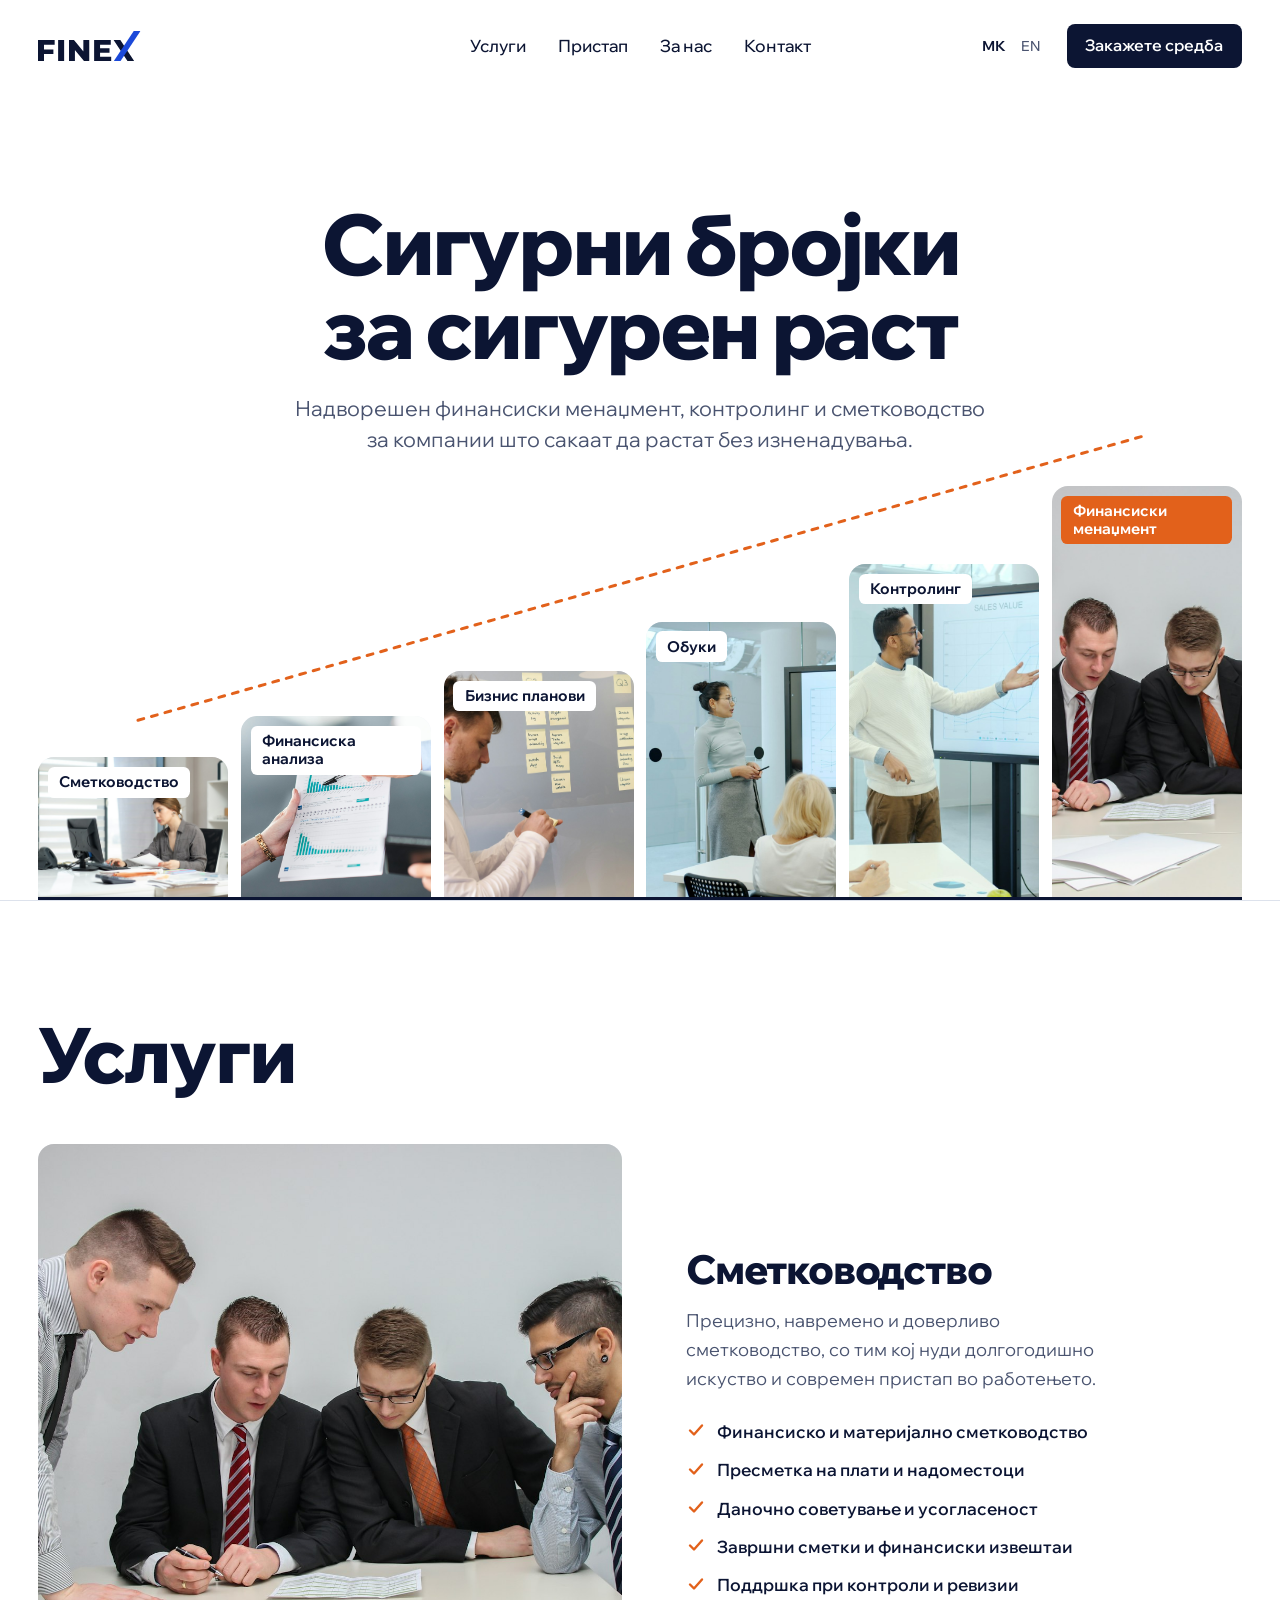
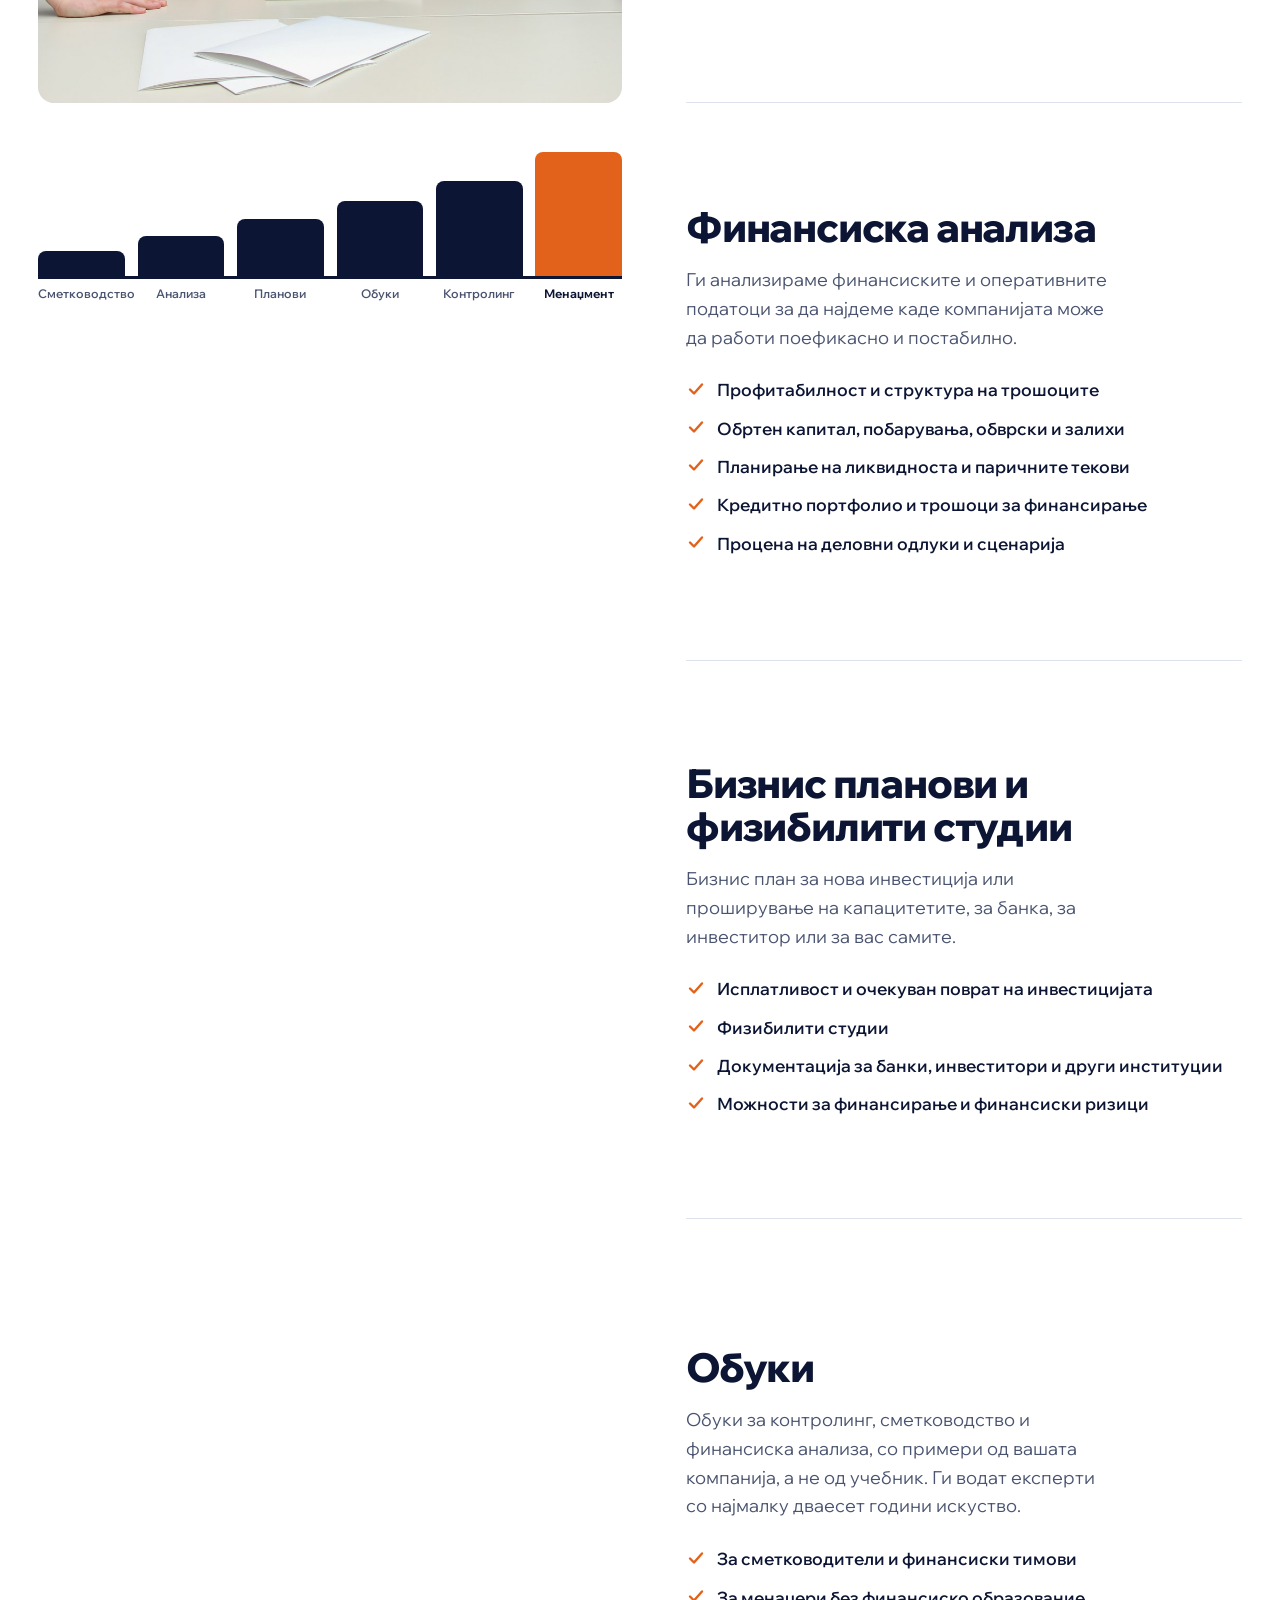
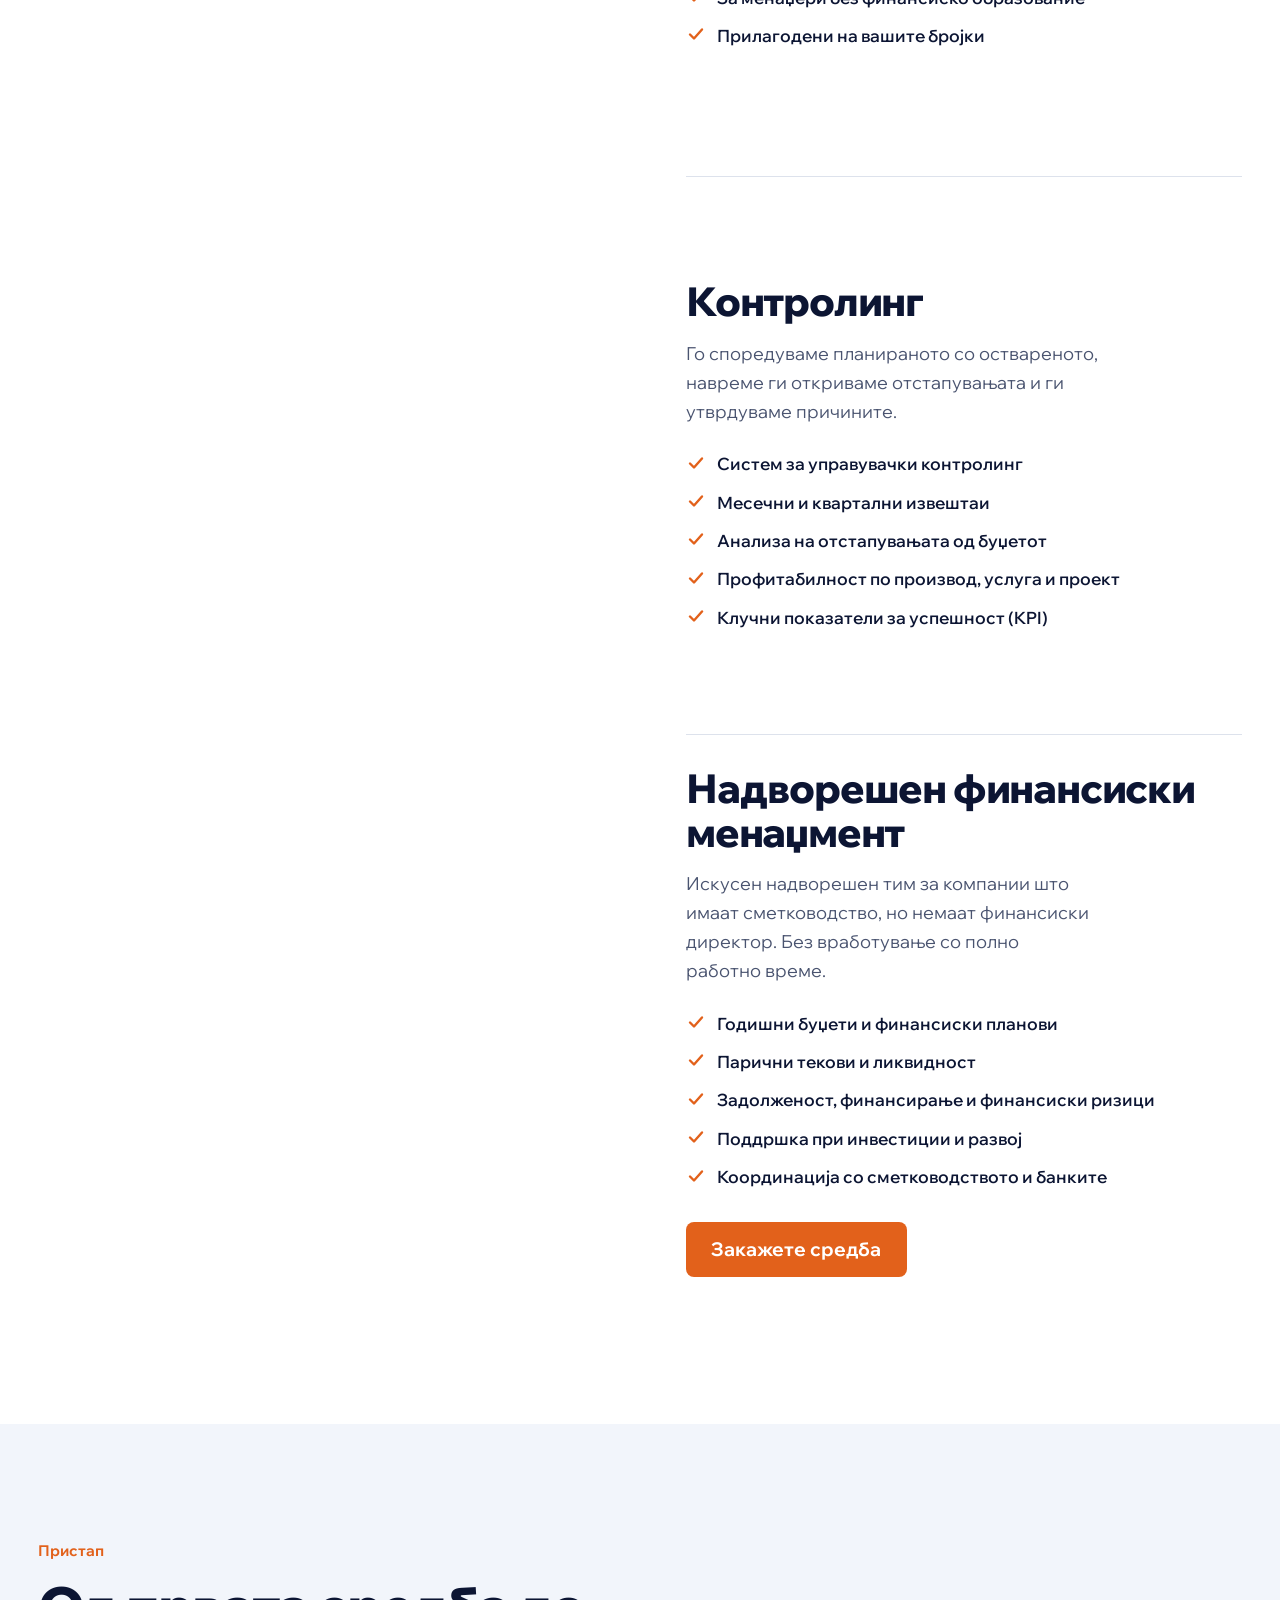
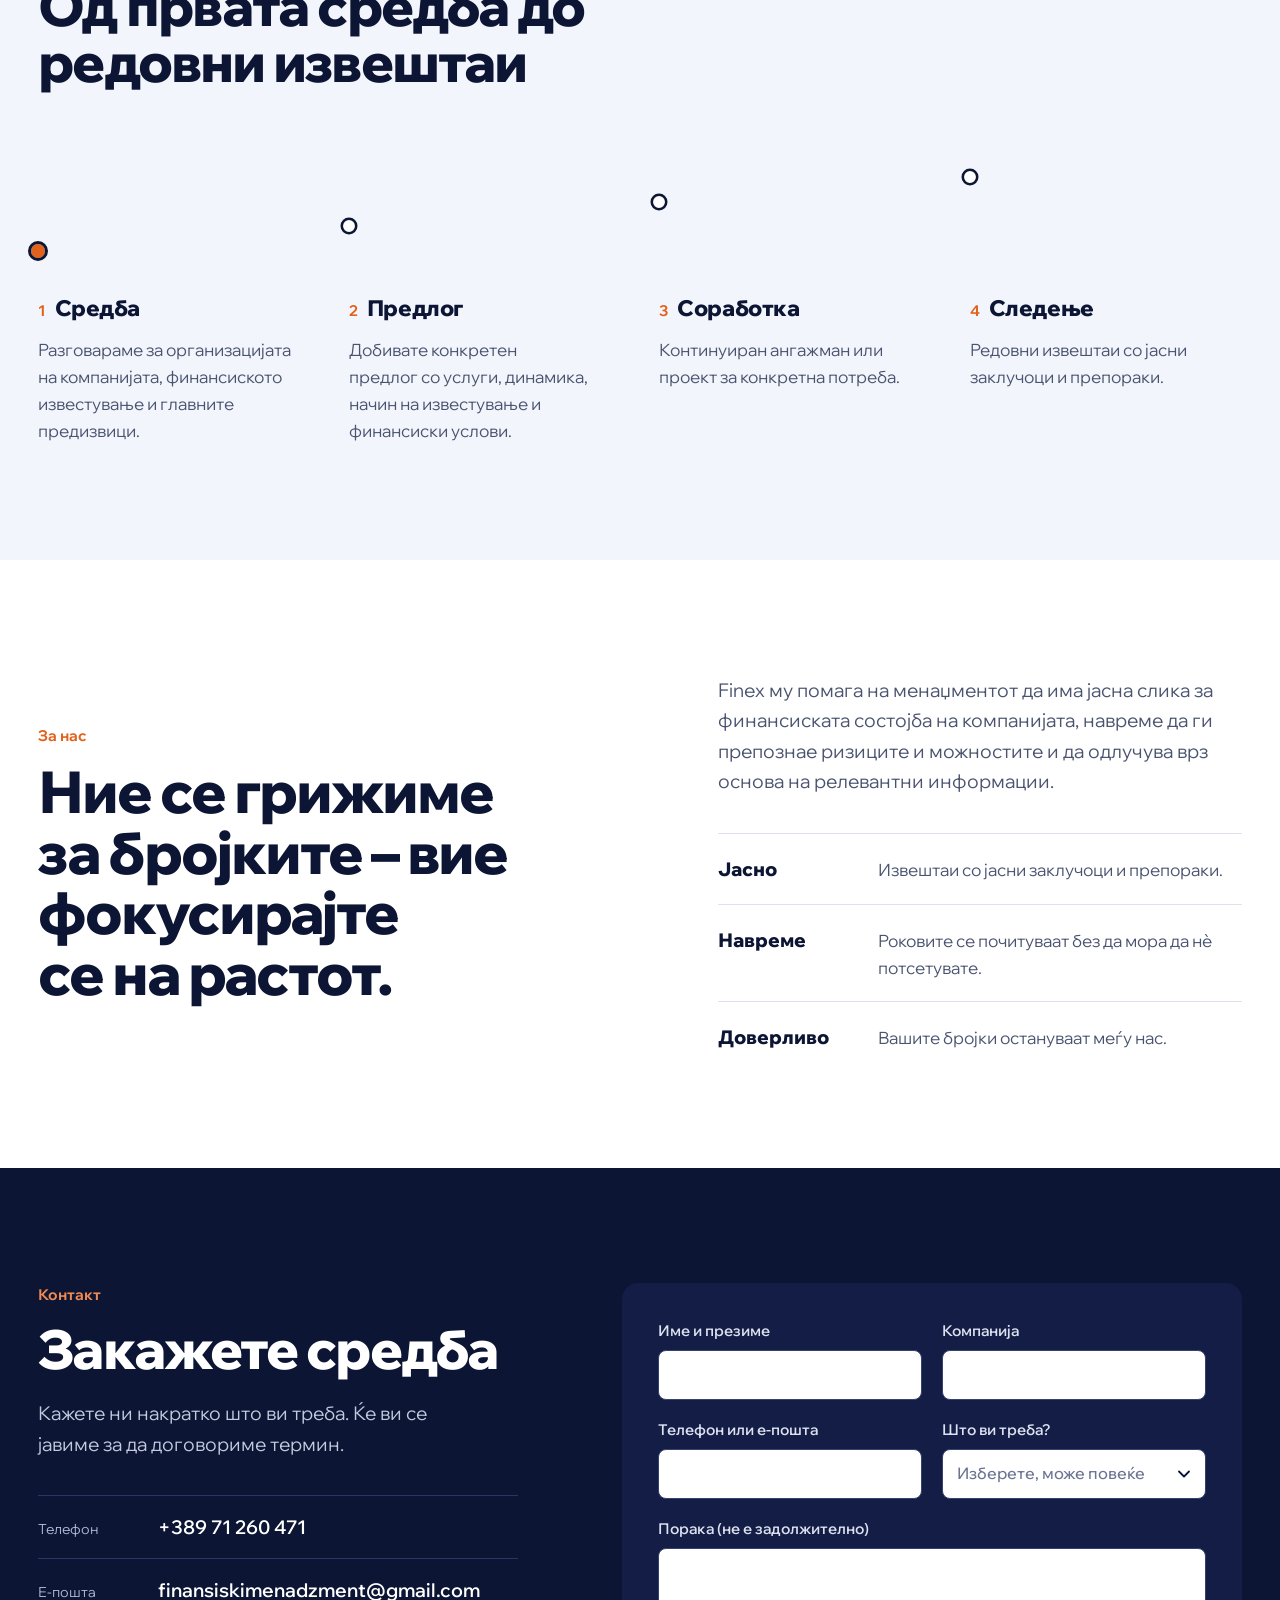
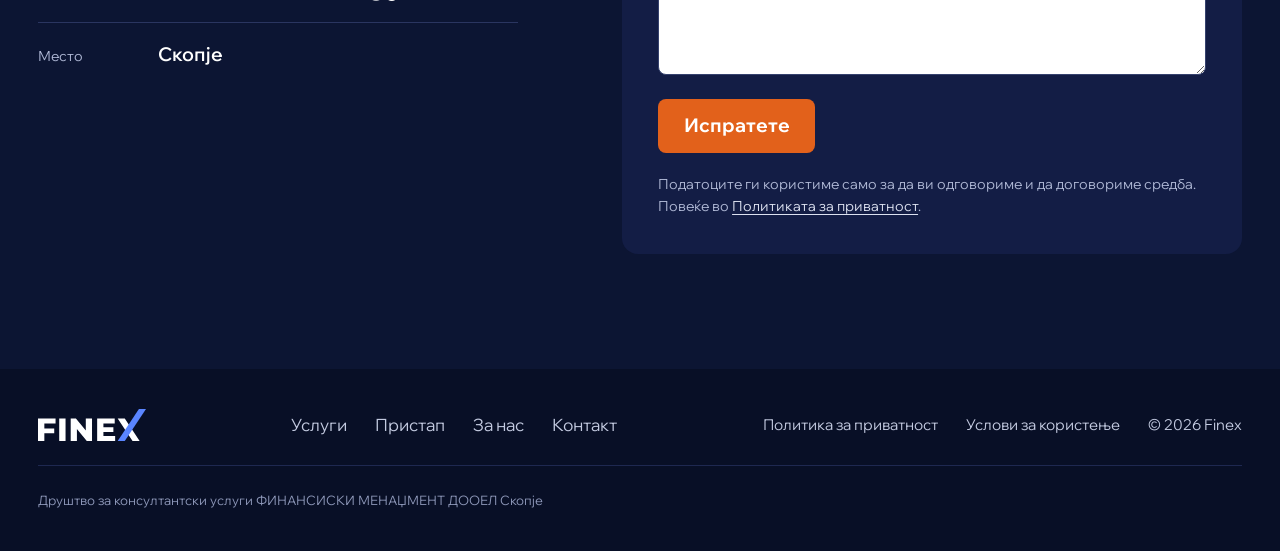
==== commit 597a8641: "Legal pages use Друштвото, tax and registration numbers and licence line removed, client's accountin" ====
--- a/index.html
+++ b/index.html
@@ -94,7 +94,7 @@
           <article class="svc__item" id="s-1" data-svc-item="0">
             <img class="svc__img" src="img/woman-desk-documents.jpg" alt="" style="object-position:70% 42%" loading="lazy">
             <h3 data-en="Accounting">Сметководство</h3>
-            <p data-en="Precise, timely and reliable accounting, with many years of experience, digital tools and a new generation of finance professionals.">Прецизно, навремено и доверливо сметководство, со долгогодишно искуство, дигитални решенија и нови генерации финансиски професионалци.</p>
+            <p data-en="Precise, timely and reliable accounting, from a team that brings many years of experience and a modern approach to the work.">Прецизно, навремено и доверливо сметководство, со тим кој нуди долгогодишно искуство и современ пристап во работењето.</p>
             <ul class="ticks">
               <li><svg aria-hidden="true"><use href="#tick"/></svg><span data-en="Financial and inventory accounting">Финансиско и материјално сметководство</span></li>
               <li><svg aria-hidden="true"><use href="#tick"/></svg><span data-en="Payroll and compensation">Пресметка на плати и надоместоци</span></li>
@@ -273,7 +273,7 @@
       <a href="uslovi.html" data-page="uslovi.html" data-en="Terms of use">Услови за користење</a>
       <p class="foot__copy">© 2026 Finex</p>
     </div>
-    <p class="foot__firm">Друштво за консултантски услуги ФИНАНСИСКИ МЕНАЏМЕНТ ДООЕЛ Скопје<span><span data-en="Tax no. (ЕДБ)">ЕДБ</span> 4044024523820</span><span><span data-en="Reg. no. (ЕМБС)">ЕМБС</span> 7809778</span></p>
+    <p class="foot__firm">Друштво за консултантски услуги ФИНАНСИСКИ МЕНАЏМЕНТ ДООЕЛ Скопје</p>
   </div>
 </footer>
 
--- a/finex.css
+++ b/finex.css
@@ -278,23 +278,20 @@
   h1 { font-size: clamp(2.5rem, 11vw, 3.4rem); }
   .sub { font-size: 1.0625rem; margin-top: 1rem; }
   .act { flex-direction: column; gap: 1rem; margin-top: 1.5rem; }
-  /* Phones (Nikola, 2026-11-15: thin upright bars hid the photos and the sideways labels were
-     hard to read). The chart lies on its side: six bars growing to the right from a navy base
-     line on the left, shortest on top, Финансиски менаџмент full width at the bottom. Labels
-     read normally and each photo shows as a wide strip. In the flow of the page, not pinned to
-     the bottom, so it can never cover the buttons on a short phone. */
+  /* Phones and upright tablets. The chart lies on its side (Nikola, 2026-11-15: thin upright bars
+     hid the photos and sideways labels were hard to read): six bars growing to the right,
+     shortest on top, Финансиски менаџмент full width at the bottom. Since 2026-11-23 (Nikola)
+     the bars are solid, navy with the last one orange, the name inside each bar, no photos and
+     no navy line down the left side. In the flow of the page, not pinned to the bottom. */
   .hero { height: auto; min-height: 100vh; min-height: 100svh; padding-bottom: 1.25rem; }
   .chart { position: relative; inset: auto; width: calc(100% - 2 * var(--margin)); height: auto; margin-top: auto; padding-top: 2rem;
-    flex-direction: column; align-items: flex-start; gap: 0.5rem; border-bottom: 0; border-left: 3px solid var(--navy); }
-  .col { flex: none; width: calc(25% + var(--h) * 0.75); height: clamp(2.9rem, 6.4svh, 3.75rem); border-radius: 0 0.6rem 0.6rem 0; }
-  .col span { left: 0.45rem; top: 50%; transform: translateY(-50%); padding: 0.35rem 0.6rem; font-size: 0.875rem; white-space: nowrap; }
-  /* The photos are framed for tall bars inline; a wide strip needs the faces instead. */
-  .col:nth-of-type(1) img { object-position: 65% 22% !important; }
-  .col:nth-of-type(2) img { object-position: 50% 40% !important; }
-  .col:nth-of-type(3) img { object-position: 30% 30% !important; }
-  .col:nth-of-type(4) img { object-position: 45% 26% !important; }
-  .col:nth-of-type(5) img { object-position: 50% 22% !important; }
-  .col:nth-of-type(6) img { object-position: 50% 30% !important; }
+    flex-direction: column; align-items: flex-start; gap: 0.5rem; border-bottom: 0; }
+  .col { flex: none; display: flex; align-items: center; width: calc(25% + var(--h) * 0.75); height: clamp(2.9rem, 6.4svh, 3.75rem);
+    padding-inline: 0.95rem; border-radius: 0 0.6rem 0.6rem 0; background: var(--navy); }
+  .col:last-of-type { background: var(--orange); }
+  .col img { display: none; }
+  .col span, .col:last-of-type span { position: static; padding: 0; background: none; color: var(--white); font-size: 0.9375rem; font-weight: 700; white-space: nowrap; }
+  .col:last-of-type span { color: var(--navy); } /* small text on orange is navy (contrast) */
 
   .trend { display: none; }
 
@@ -318,11 +315,6 @@
   .foot__grid { flex-direction: column; align-items: flex-start; }
   .foot__firm > span { display: block; }
   .foot__firm > span::before { content: none; }
-}
-/* Upright tablets: taller rows, so the chart fills the screen under the buttons. */
-@media (min-width: 600px) and (max-width: 860px) {
-  .col { height: clamp(3.5rem, 7.5svh, 5.5rem); }
-  .col span { font-size: 1rem; }
 }
 /* No buttons in the hero (trial, Nikola 2026-11-22): the bars grow into their place. Stops
    applying by itself if the .act row comes back. */
@@ -334,14 +326,14 @@
 @media (max-width: 860px) { .hero:not(:has(.act)) .chart { margin-top: 0; } .hero:not(:has(.act)) .head { padding-block: 0.75rem; } }
 @media (max-width: 599px) { .hero:not(:has(.act)) .col { height: clamp(2.9rem, calc((100svh - 26.5rem) / 6), 4.75rem); } }
 @media (min-width: 600px) and (max-width: 860px) { .hero:not(:has(.act)) .col { height: clamp(3.5rem, 9.2svh, 7rem); } }
+/* Upright tablets: a larger name in the taller bars. */
+@media (min-width: 600px) and (max-width: 860px) { .col span, .col:last-of-type span { font-size: 1.0625rem; } }
 /* Phone opening: the same idea as on desktop, turned on its side. Each bar grows out of the
-   base line to the right, its photo sliding in with it, then the label lands. */
+   left edge to the right, one after another, then its name lands. */
 @media (max-width: 860px) and (prefers-reduced-motion: no-preference) {
   .col { animation-name: bar-right; }
-  .col img { animation-name: photo-right; }
 }
 @keyframes bar-right { from { clip-path: inset(0 100% 0 0 round 0 0.6rem 0.6rem 0); } to { clip-path: inset(0 0 0 0 round 0 0.6rem 0.6rem 0); } }
-@keyframes photo-right { from { transform: translateX(-30%) scale(1.15); } }
 @media (max-width: 380px) {
   .lang button { padding-inline: 0.3rem; }
 }
